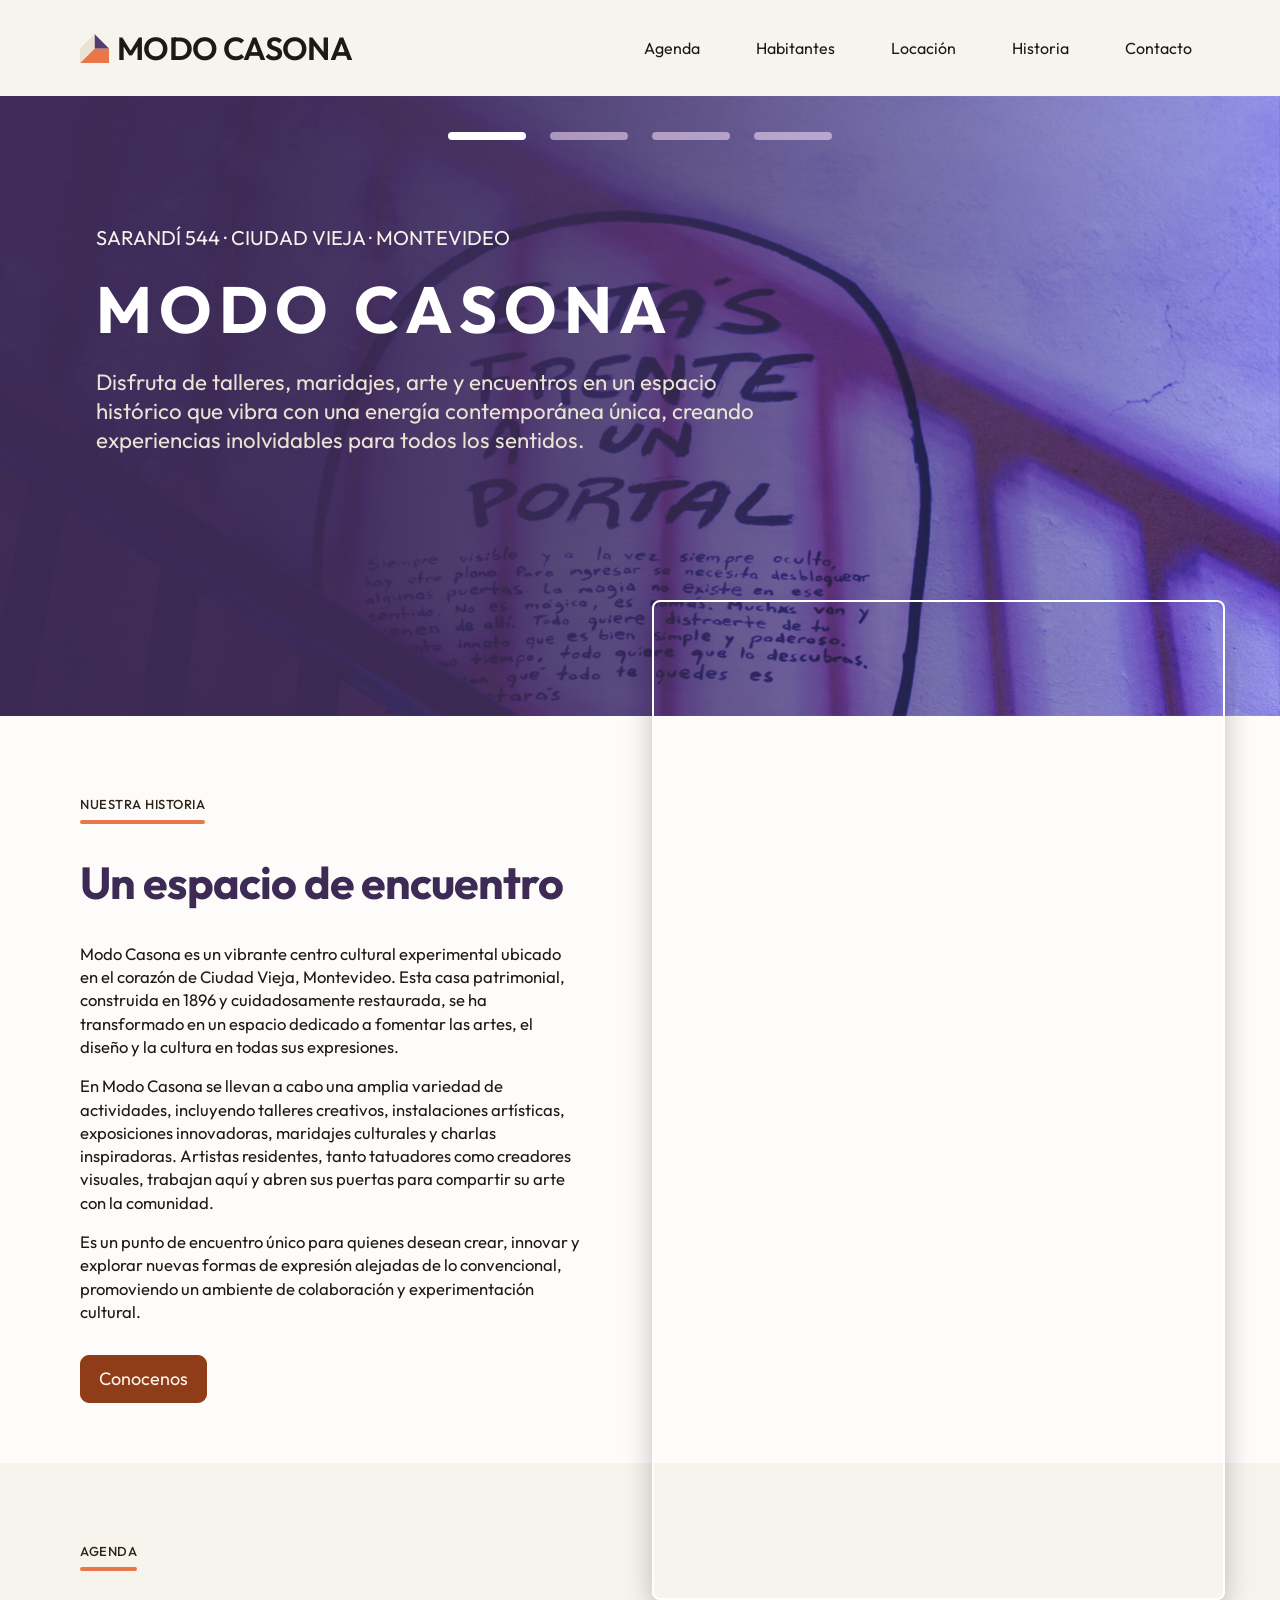
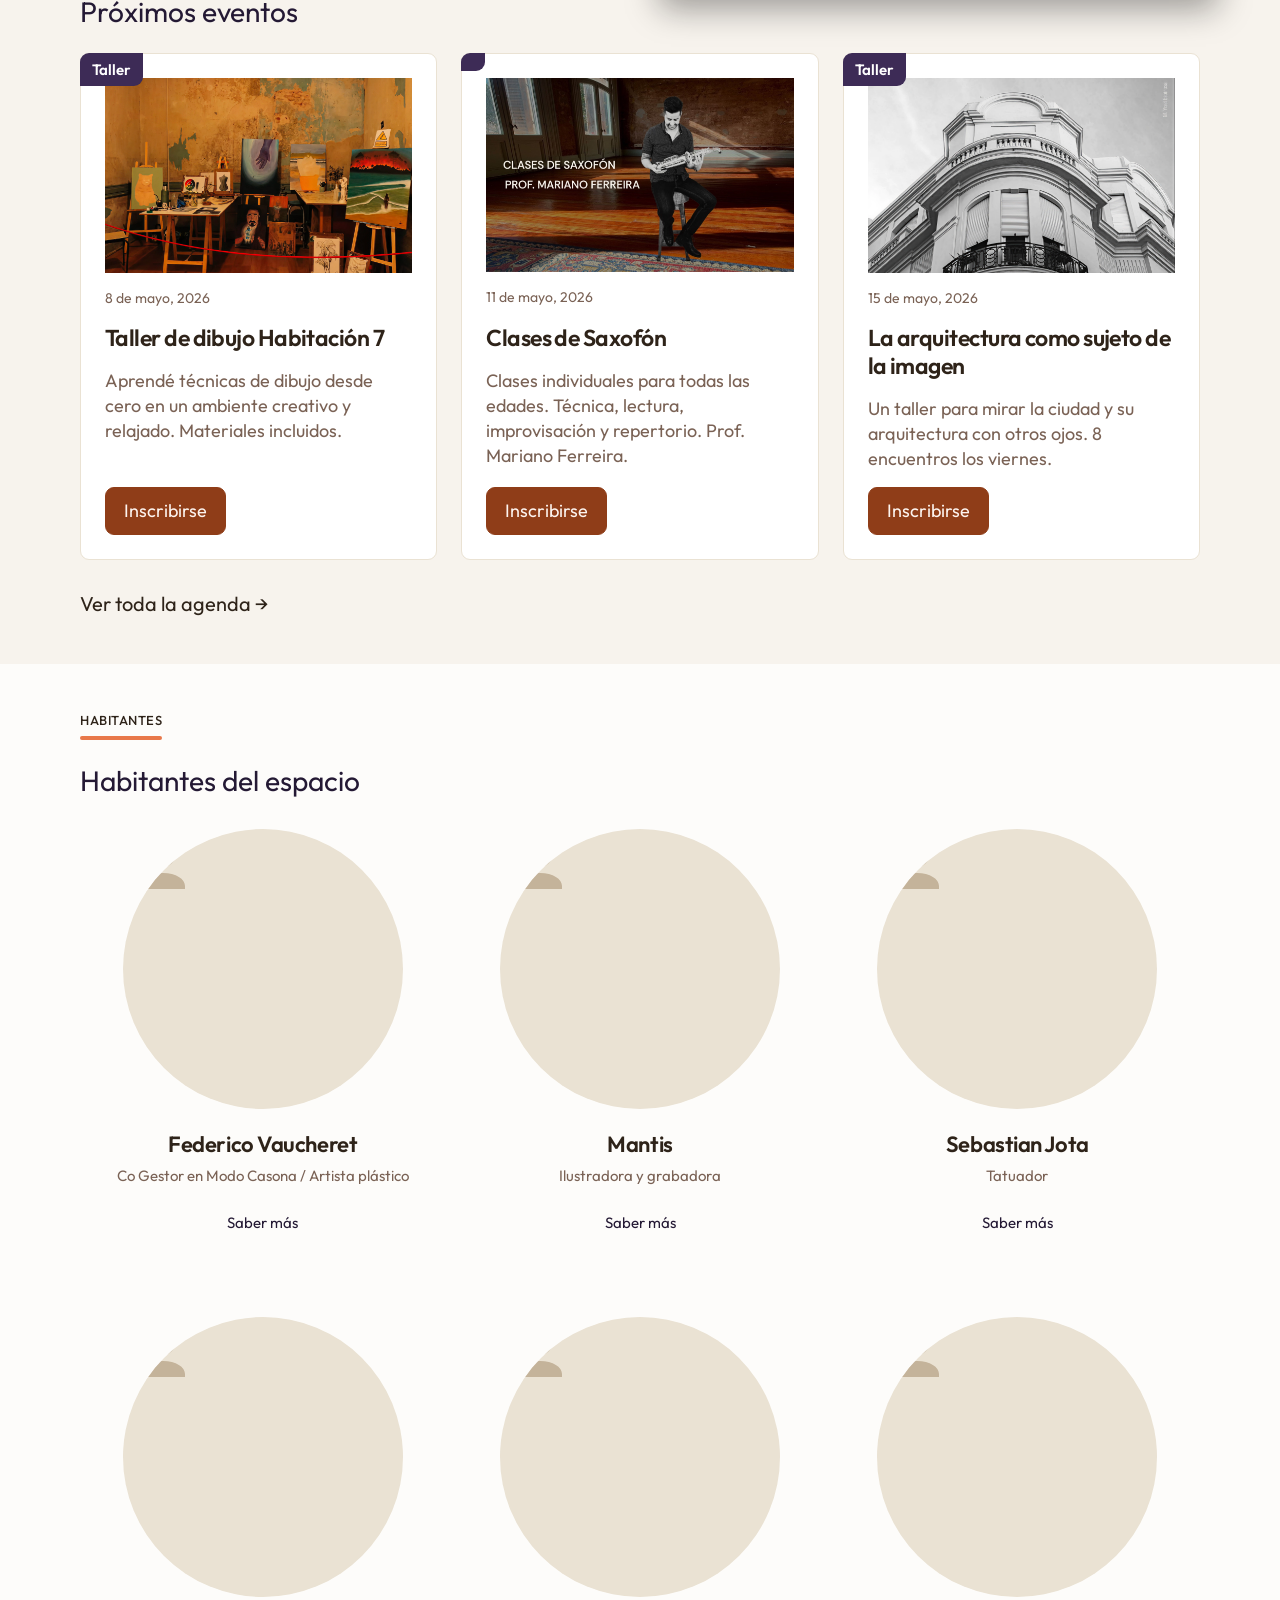
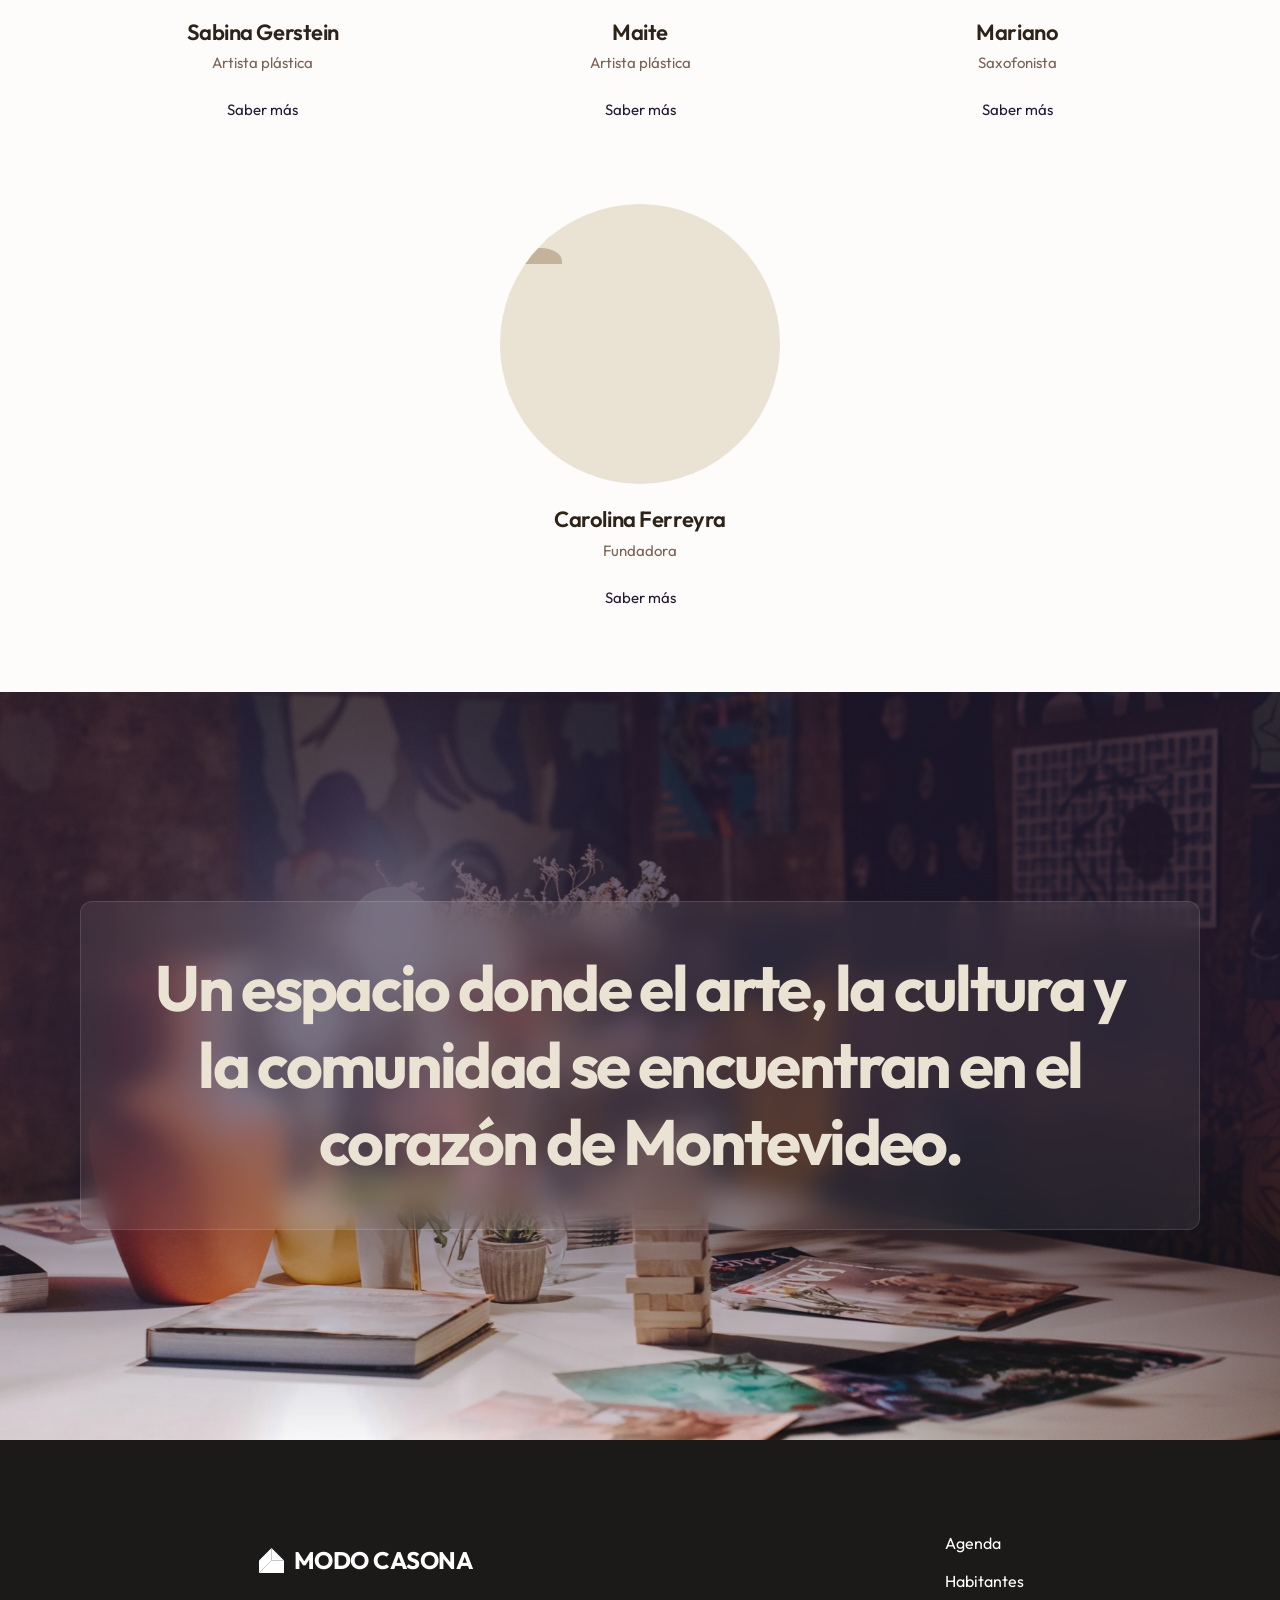
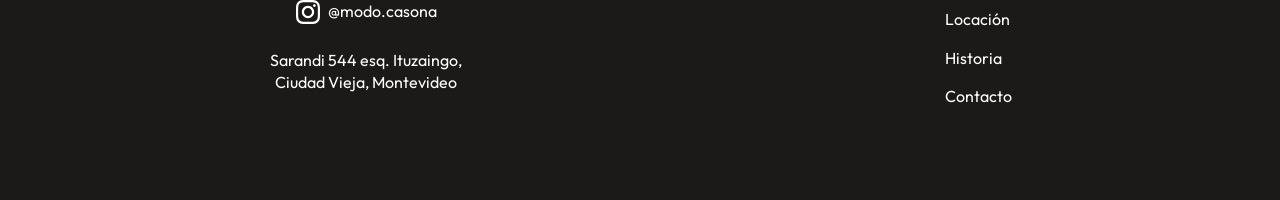
==== index.html @ 1d8f2853 "fix: change event card button from 'Ver más' to 'Inscribirse' on index Co-Authored-By: Claude Sonnet" ====
<!DOCTYPE html>
<html lang="es">
<head>
  <meta charset="UTF-8">
  <meta name="viewport" content="width=device-width, initial-scale=1.0">
  <title>Modo Casona — Centro Cultural</title>
  <link rel="icon" type="image/png" href="image/favicon.png">
  <link rel="preconnect" href="https://fonts.googleapis.com">
  <link rel="preconnect" href="https://fonts.gstatic.com" crossorigin>
  <link href="https://fonts.googleapis.com/css2?family=Outfit:wght@400;500;600;700&display=swap" rel="stylesheet">
  <link rel="stylesheet" href="design.css">
  <link rel="preload" as="image" href="image/Index/Hero carrusel/1.jpg" fetchpriority="high">
  <style>

    /* ── CAROUSEL ────────────────────────────────────── */
    .carousel-section {
      position: relative;
      height: 620px;
      overflow: hidden;
      background: #241934;
    }

    .carousel-track {
      display: flex;
      height: 100%;
      transition: transform 1s cubic-bezier(.77,0,.175,1);
      will-change: transform;
    }

    .carousel-slide {
      flex: 0 0 100%;
      height: 100%;
      position: relative;
      overflow: hidden;
      background: #241934;   /* per-slide dark fallback */
      transform: translateZ(0);  /* force GPU layer per slide */
      will-change: transform;
    }

    .carousel-bg {
      position: absolute;
      inset: 0;
      background-size: cover;
      background-position: center;
      transform: translateZ(0);
    }

    .carousel-overlay {
      position: absolute;
      inset: 0;
      background: linear-gradient(
        to right,
        rgba(61,43,86,.80) 21%,
        rgba(72,53,98,.39) 61%,
        rgba(82,62,110,0)  100%
      );
    }

    .carousel-text {
      position: absolute;
      left: 96px;
      top: 130px;
      width: min(840px, 55%);
      display: flex;
      flex-direction: column;
      gap: 20px;
    }

    .carousel-location {
      font-size: 20px;
      font-weight: 400;
      color: #f7f3ed;
      line-height: 1.2;
    }

    .carousel-title {
      font-size: clamp(52px, 5.1vw, 88px);
      font-weight: 700;
      color: #fff;
      letter-spacing: 7px;
      line-height: 1.2;
    }

    .carousel-desc {
      font-size: clamp(18px, 1.74vw, 30px);
      font-weight: 400;
      color: var(--cream);
      line-height: 1.3;
    }

    /* Pagination bars */
    .carousel-pagination {
      position: absolute;
      top: 36px;
      left: 50%;
      transform: translateX(-50%);
      display: flex;
      gap: 24px;
      width: min(506px, 30vw);
      height: 8px;
      z-index: 10;
    }

    .carousel-bar {
      flex: 1;
      height: 100%;
      border-radius: 24px;
      background: rgba(250,225,250,.55);
      cursor: pointer;
      transition: background .3s;
      border: none;
      padding: 0;
    }

    .carousel-bar.active { background: #fff; }

    /* ── PAGE WRAPPER (holds absolute video) ─────────── */
    .page-wrapper { position: relative; }

    /* ── VIDEO FLOAT ─────────────────────────────────── */
    .video-float {
      position: absolute;
      top: 50%;            /* overridden by JS after load */
      left: calc(50% + 12px);
      width: min(772px, 44.8%);
      height: 1000px;
      border: 2px solid #fff;
      border-radius: 8px;
      overflow: hidden;
      box-shadow: 0 16px 32px -8px rgba(12,12,13,.40);
      z-index: 50;
    }

    .video-float video {
      width: 100%;
      height: 100%;
      object-fit: cover;
      display: block;
    }

    /* ── HISTORIA ────────────────────────────────────── */
    .section-historia {
      padding: 80px 80px 60px;
      padding-right: calc(50% + 60px);
      display: flex;
      flex-direction: column;
      gap: 32px;
      min-height: 720px;
    }

    .historia-title {
      font-size: clamp(36px, 3vw, 52px);
      font-weight: 700;
      color: var(--violeta);
      letter-spacing: -1.04px;
      line-height: 1.2;
    }

    .historia-body {
      font-size: clamp(16px, 1.4vw, 24px);
      font-weight: 400;
      color: var(--carbon);
      line-height: 1.4;
      display: flex;
      flex-direction: column;
      gap: 16px;
    }

    /* ── AGENDA ──────────────────────────────────────── */
    .section-agenda {
      background: var(--bg-secondary);
      padding: 80px 80px 48px;
      display: flex;
      flex-direction: column;
      gap: 24px;
      min-height: 720px;
    }

    .section-subtitle {
      font-size: 30px;
      font-weight: 400;
      color: var(--violeta-dark);
      line-height: 1.2;
    }

    .cards-row {
      display: flex;
      gap: 24px;
      align-items: stretch;
    }

    .card-evento {
      background: #fff;
      border: 1.15px solid var(--cream);
      border-radius: 9px;
      padding: 24px;
      flex: 1;
      display: flex;
      flex-direction: column;
      gap: 16px;
      position: relative;
      min-width: 0;
    }

    .card-tag {
      position: absolute;
      top: -1px;
      left: -1px;
      background: var(--violeta);
      color: #fff;
      font-size: 15px;
      font-weight: 600;
      padding: 9px 12px;
      border-radius: 9px 0 9px 0;
      line-height: 1;
      white-space: nowrap;
    }

    .card-img-placeholder {
      width: 100%;
      height: 230px;
      background: var(--cream);
      border-radius: 4px;
      flex-shrink: 0;
    }

    .card-fecha {
      font-size: 14px;
      font-weight: 400;
      color: var(--text-muted);
      line-height: 1.4;
    }

    .card-title {
      font-size: 27px;
      font-weight: 600;
      color: var(--carbon-2);
      letter-spacing: -.55px;
      line-height: 1.2;
    }

    .card-body {
      font-size: 18px;
      font-weight: 400;
      color: var(--text-muted);
      line-height: 1.4;
      flex: 1;
    }

    .agenda-ver-mas {
      font-size: 20px;
      font-weight: 400;
      color: var(--carbon-2);
      text-decoration: none;
      line-height: 1.2;
      align-self: flex-start;
      margin-top: 8px;
      transition: opacity .2s;
    }

    .agenda-ver-mas:hover { opacity: .65; }

    /* ── HABITANTES ──────────────────────────────────── */
    .section-habitantes {
      padding: 48px 80px 80px;
      display: flex;
      flex-direction: column;
      gap: 24px;
    }

    .habitants-grid {
      display: flex;
      flex-wrap: wrap;
      gap: 80px 24px;
      justify-content: center;
      margin-top: 8px;
    }

    .card-habitante {
      display: flex;
      flex-direction: column;
      align-items: center;
      gap: 22px;
      width: calc(33.33% - 20px);
      min-width: 280px;
    }

    .habitante-avatar {
      width: 280px;
      height: 280px;
      border-radius: 50%;
      background: var(--cream);
      flex-shrink: 0;
      overflow: hidden;
    }

    .habitante-avatar img {
      width: 100%;
      height: 100%;
      object-fit: cover;
    }

    .habitante-info {
      display: flex;
      flex-direction: column;
      align-items: center;
      gap: 7px;
      text-align: center;
      width: 100%;
    }

    .habitante-name {
      font-size: 22px;
      font-weight: 600;
      color: var(--carbon-2);
      letter-spacing: -.44px;
      line-height: 1.2;
    }

    .habitante-rol {
      font-size: 15px;
      font-weight: 400;
      color: var(--text-muted);
      line-height: 1.4;
    }

    /* ── MODAL HABITANTES (igual que residentes.html) ── */
    .hab-overlay {
      display: none; position: fixed; inset: 0;
      background: rgba(30,26,22,.55); z-index: 400;
      align-items: center; justify-content: center; padding: 24px;
    }
    .hab-overlay.is-open { display: flex; }
    .hab-modal {
      background: #fff; border-radius: 16px; padding: 48px;
      max-width: 900px; width: 100%; max-height: 90vh;
      overflow-y: auto; position: relative;
      animation: habModalIn .22s ease;
      scrollbar-width: thin; scrollbar-color: var(--cream) transparent;
    }
    @keyframes habModalIn {
      from { opacity: 0; transform: scale(.97) translateY(8px); }
      to   { opacity: 1; transform: scale(1) translateY(0); }
    }
    .hab-modal::-webkit-scrollbar { width: 4px; }
    .hab-modal::-webkit-scrollbar-thumb { background: var(--cream); border-radius: 4px; }
    .hab-modal-close {
      position: absolute; top: 20px; right: 24px;
      background: none; border: none; font-size: 22px;
      color: var(--text-muted); cursor: pointer;
      width: 36px; height: 36px; display: flex;
      align-items: center; justify-content: center;
      border-radius: 50%; transition: background .15s, color .15s; line-height: 1;
    }
    .hab-modal-close:hover { background: var(--cream); color: var(--carbon); }
    .hab-drag-handle {
      display: none; width: 40px; height: 4px;
      background: var(--cream); border-radius: 4px; margin: 0 auto 20px;
    }
    .hab-modal-header { display: flex; gap: 36px; align-items: center; margin-bottom: 32px; }
    .hab-modal-photo {
      width: 180px; height: 180px; border-radius: 50%;
      background: var(--cream); overflow: hidden; flex-shrink: 0;
      display: flex; align-items: center; justify-content: center;
    }
    .hab-modal-photo img { width: 100%; height: 100%; object-fit: cover; }
    .hab-modal-info { flex: 1; display: flex; flex-direction: column; gap: 8px; }
    .hab-modal-name { font-size: clamp(28px,3.5vw,48px); font-weight: 700; color: var(--carbon-2); letter-spacing: -1.5px; line-height: 1.1; }
    .hab-modal-rol  { font-size: 18px; color: var(--brand); line-height: 1.3; }
    .hab-modal-ig   { display: inline-flex; align-items: center; gap: 6px; font-size: 15px; color: var(--carbon-2); text-decoration: none; transition: opacity .2s; line-height: 1; }
    .hab-modal-ig svg { flex-shrink: 0; display: block; }
    .hab-modal-ig:hover { opacity: .65; }
    .hab-modal-bio  { font-size: 15px; color: var(--carbon-2); line-height: 1.7; column-count: 2; column-gap: 40px; }
    @media (max-width: 768px) {
      .hab-overlay { padding: 0; align-items: flex-end; }
      .hab-modal { border-radius: 20px 20px 0 0; padding: 0 24px 40px; max-height: 92vh; max-width: 100%; transform: translateY(100%); transition: transform .35s cubic-bezier(.4,0,.2,1); animation: none; }
      .hab-overlay.is-open .hab-modal { transform: translateY(0); }
      .hab-drag-handle { display: block; padding-top: 16px; }
      .hab-modal-close { display: none; }
      .hab-modal-header { flex-direction: column; align-items: center; text-align: center; gap: 20px; }
      .hab-modal-photo { width: 120px; height: 120px; }
      .hab-modal-name { font-size: clamp(26px,7vw,36px); text-align: center; }
      .hab-modal-rol  { text-align: center; }
      .hab-modal-ig   { justify-content: center; }
      .hab-modal-bio  { column-count: 1; }
    }

    /* ── BOTTOM IMAGE ────────────────────────────────── */
    .section-bottom {
      position: relative;
      height: 748px;
      overflow: hidden;
      display: flex;
      align-items: center;
      justify-content: center;
      padding: 80px;
    }

    .section-bottom-img {
      position: absolute;
      inset: 0;
      width: 100%;
      height: 185%;
      object-fit: cover;
      object-position: center;
      top: -40%;
    }

    .section-bottom-gradient {
      position: absolute;
      inset: 0;
      background: linear-gradient(
        to bottom,
        rgba(36,25,52,.65) 0%,
        rgba(36,25,52,.65) 50%,
        rgba(0,0,0,0)      100%
      );
    }

    .section-bottom-glass {
      position: relative;
      z-index: 2;
      background: rgba(255,255,255,.07);
      backdrop-filter: blur(14px);
      -webkit-backdrop-filter: blur(14px);
      border: 1px solid rgba(255,255,255,.12);
      border-radius: 12px;
      padding: 48px 56px;
      max-width: 1400px;
      width: 100%;
    }

    .section-bottom-quote {
      font-size: clamp(36px, 5.1vw, 88px);
      font-weight: 700;
      color: var(--cream);
      letter-spacing: -2.64px;
      line-height: 1.2;
      text-align: center;
    }

    /* ── FLUID TYPOGRAPHY (all screens) ─────────────── */
    .historia-title   { font-size: clamp(28px, 3.5vw, 52px); }
    .historia-body    { font-size: clamp(15px, 1.3vw, 24px); }
    .section-subtitle { font-size: clamp(20px, 2.2vw, 30px); }
    .card-title       { font-size: clamp(18px, 1.8vw, 27px); }
    .section-bottom-quote { font-size: clamp(28px, 5vw, 88px); }

    /* ── TABLET ≤1100px ──────────────────────────────── */
    @media (max-width: 1100px) {
      /* Hide floating video on tablet too — needs >1100px to look good */
      .video-float { display: none; }

      .section-historia {
        padding: 60px 40px;
        padding-right: 40px;  /* no offset when video hidden */
        min-height: auto;
      }
      .section-agenda    { padding: 40px 40px; min-height: auto; }
      .section-habitantes { padding: 40px 40px 60px; }
      .section-bottom    { height: 560px; padding: 40px; }

      .card-img-placeholder { height: 180px; }
    }

    /* ── MOBILE ≤768px ───────────────────────────────── */
    @media (max-width: 768px) {
      /* Carousel — hero mobile rediseñado */
      .carousel-section  { height: 58svh; min-height: 360px; }

      /* Gradiente de abajo hacia arriba en mobile */
      .carousel-overlay  {
        background: linear-gradient(
          to top,
          rgba(36,25,52,.92) 0%,
          rgba(36,25,52,.55) 40%,
          rgba(36,25,52,0)   75%
        );
      }

      /* Texto al fondo del hero */
      .carousel-text {
        left: 24px;
        right: 24px;
        bottom: 40px;
        top: auto;
        width: auto;
        gap: 6px;
      }

      .carousel-title    { font-size: clamp(26px, 7.5vw, 40px); letter-spacing: 2.5px; }
      .carousel-location { font-size: 11px; letter-spacing: 1px; opacity: .85; }
      .carousel-desc     { font-size: 13px; line-height: 1.4; }

      /* Barras de paginación arriba, full width */
      .carousel-pagination {
        width: calc(100% - 48px);
        left: 24px;
        transform: none;
        top: 20px;
        gap: 8px;
        height: 3px;
      }

      /* Historia */
      .section-historia  { padding: 36px 20px; }

      /* Agenda */
      .section-agenda    { padding: 36px 20px; }
      .cards-row         { flex-direction: column; }
      .card-img-placeholder { height: 160px; }
      .card-body         { font-size: 15px; }

      /* Habitantes */
      .section-habitantes { padding: 36px 20px 48px; }
      .habitants-grid    { gap: 28px 12px; }
      .card-habitante    { width: calc(50% - 6px); min-width: 140px; }
      .habitante-avatar  { width: 90px; height: 90px; }
      .habitante-name    { font-size: 14px; }
      .habitante-rol     { font-size: 12px; }
      .btn-link          { font-size: 13px; }

      /* Bottom image */
      .section-bottom      { height: 380px; padding: 20px; }
      .section-bottom-glass { padding: 20px; }
      .section-bottom-quote { letter-spacing: -1px; }
    }
  </style>
</head>
<body>

<a class="skip-link" href="#main-content">Saltar al contenido</a>

<div class="page-wrapper">

  <!-- ── NAV ───────────────────────────────────────────── -->
  <nav class="nav" aria-label="Navegación principal">
    <a href="index.html" class="nav-logo" aria-label="Modo Casona — Inicio">
      <img src="image/logo.svg" alt="" width="29" height="29" aria-hidden="true">
      <span class="nav-logo-text">MODO CASONA</span>
    </a>
    <ul class="nav-links">
      <li><a href="agenda.html">Agenda</a></li>
      <li><a href="residentes.html">Habitantes</a></li>
      <li><a href="locacion.html">Locación</a></li>
      <li><a href="historia.html">Historia</a></li>
      <li><a href="contacto.html">Contacto</a></li>
    </ul>
    <button class="nav-hamburger" id="nav-hamburger" aria-label="Abrir menú" aria-expanded="false" aria-controls="nav-mobile-overlay">
      <span></span><span></span><span></span>
    </button>
  </nav>
  <div class="nav-mobile-overlay" id="nav-mobile-overlay" role="dialog" aria-label="Menú" style="display:none;position:fixed;inset:0;background:#f7f3ed;z-index:300;flex-direction:column;align-items:center;justify-content:center;gap:8px;">
    <a href="index.html" style="font-size:28px;font-weight:600;color:#1c1a18;text-decoration:none;padding:12px 24px;color:#8f3d18;">Inicio</a>
    <a href="agenda.html" style="font-size:28px;font-weight:600;color:#1c1a18;text-decoration:none;padding:12px 24px;">Agenda</a>
    <a href="residentes.html" style="font-size:28px;font-weight:600;color:#1c1a18;text-decoration:none;padding:12px 24px;">Habitantes</a>
    <a href="locacion.html" style="font-size:28px;font-weight:600;color:#1c1a18;text-decoration:none;padding:12px 24px;">Locación</a>
    <a href="historia.html" style="font-size:28px;font-weight:600;color:#1c1a18;text-decoration:none;padding:12px 24px;">Historia</a>
    <a href="contacto.html" style="font-size:28px;font-weight:600;color:#1c1a18;text-decoration:none;padding:12px 24px;">Contacto</a>
  </div>
  <script>
    (function(){
      var btn=document.getElementById('nav-hamburger');
      var ov=document.getElementById('nav-mobile-overlay');
      if(!btn||!ov)return;
      btn.onclick=function(){
        var open=btn.classList.toggle('is-open');
        ov.style.display=open?'flex':'none';
        document.body.style.overflow=open?'hidden':'';
      };
      ov.querySelectorAll('a').forEach(function(a){
        a.onclick=function(){
          btn.classList.remove('is-open');
          ov.style.display='none';
          document.body.style.overflow='';
        };
      });
    })();
  </script>

  <!-- ── HERO CAROUSEL ─────────────────────────────────── -->
  <section class="carousel-section" id="main-content" aria-label="Galería de imágenes" aria-roledescription="carrusel">

    <!-- Pagination bars (top-center) -->
    <div class="carousel-pagination" id="carousel-pagination" role="tablist" aria-label="Diapositivas">
      <button class="carousel-bar active" role="tab" aria-selected="true"  aria-label="Diapositiva 1"></button>
      <button class="carousel-bar"        role="tab" aria-selected="false" aria-label="Diapositiva 2"></button>
      <button class="carousel-bar"        role="tab" aria-selected="false" aria-label="Diapositiva 3"></button>
      <button class="carousel-bar"        role="tab" aria-selected="false" aria-label="Diapositiva 4"></button>
    </div>

    <!-- Slides -->
    <div class="carousel-track" id="carousel-track" aria-live="polite" aria-atomic="false">

      <div class="carousel-slide" role="tabpanel" aria-label="Diapositiva 1: Modo Casona">
        <div class="carousel-bg" style="background-image:url('image/Index/Hero carrusel/1.jpg')" aria-hidden="true"></div>
        <div class="carousel-overlay" aria-hidden="true"></div>
        <div class="carousel-text">
          <p class="carousel-location">SARANDÍ 544 · CIUDAD VIEJA · MONTEVIDEO</p>
          <h1 class="carousel-title">MODO CASONA</h1>
          <p class="carousel-desc">Disfruta de talleres, maridajes, arte y encuentros en un espacio histórico que vibra con una energía contemporánea única, creando experiencias inolvidables para todos los sentidos.</p>
        </div>
      </div>

      <div class="carousel-slide" role="tabpanel" aria-label="Diapositiva 2: Maridajes" aria-hidden="true">
        <div class="carousel-bg" style="background-image:url('image/Index/Hero carrusel/2.jpg'); background-position:center top" aria-hidden="true"></div>
        <div class="carousel-overlay" aria-hidden="true"></div>
        <div class="carousel-text">
          <p class="carousel-location">PEATONAL TOURS</p>
          <h2 class="carousel-title">MARIDAJES</h2>
          <p class="carousel-desc">Actividad para probar vinos de Norte, Oeste, Centro-Sur y Este, conociendo sus características y maridándolos con productos locales típicos.</p>
        </div>
      </div>

      <div class="carousel-slide" role="tabpanel" aria-label="Diapositiva 3: Talleres" aria-hidden="true">
        <div class="carousel-bg" style="background-image:url('image/Index/Hero carrusel/3.jpg'); background-position:center 40%" aria-hidden="true"></div>
        <div class="carousel-overlay" aria-hidden="true"></div>
        <div class="carousel-text">
          <p class="carousel-location">SARANDÍ 544 · CIUDAD VIEJA · MONTEVIDEO</p>
          <h2 class="carousel-title">TALLERES</h2>
          <p class="carousel-desc">Ofrecemos talleres de dibujo, saxofón, entre otros. Siempre estamos abiertos a nuevas propuestas. Nuestros talleres son divertidos, atractivos y educativos.</p>
        </div>
      </div>

      <div class="carousel-slide" role="tabpanel" aria-label="Diapositiva 4: Open House" aria-hidden="true">
        <div class="carousel-bg" style="background-image:url('image/Index/Hero carrusel/4.jpg')" aria-hidden="true"></div>
        <div class="carousel-overlay" aria-hidden="true"></div>
        <div class="carousel-text">
          <p class="carousel-location">SARANDÍ 544 · CIUDAD VIEJA · MONTEVIDEO</p>
          <h2 class="carousel-title">OPEN HOUSE</h2>
          <p class="carousel-desc">Organizamos eventos en días especiales para mostrar los estudios de los habitantes y exposiciones en el espacio. Ven a explorar, conocer artistas y descubrir la creatividad.</p>
        </div>
      </div>

    </div>
  </section>

  <!-- ── VIDEO FLOTANTE ─────────────────────────────────── -->
  <div class="video-float">
    <video autoplay muted loop playsinline>
      <source src="image/Index/video.mp4" type="video/mp4">
    </video>
  </div>

  <!-- ── NUESTRA HISTORIA ───────────────────────────────── -->
  <section class="section-historia" id="historia">
    <div class="section-mark">
      <span>NUESTRA HISTORIA</span>
      <div class="section-mark-line"></div>
    </div>
    <h2 class="historia-title">Un espacio de encuentro</h2>
    <div class="historia-body">
      <p>Modo Casona es un vibrante centro cultural experimental ubicado en el corazón de Ciudad Vieja, Montevideo. Esta casa patrimonial, construida en 1896 y cuidadosamente restaurada, se ha transformado en un espacio dedicado a fomentar las artes, el diseño y la cultura en todas sus expresiones.</p>
      <p>En Modo Casona se llevan a cabo una amplia variedad de actividades, incluyendo talleres creativos, instalaciones artísticas, exposiciones innovadoras, maridajes culturales y charlas inspiradoras. Artistas residentes, tanto tatuadores como creadores visuales, trabajan aquí y abren sus puertas para compartir su arte con la comunidad.</p>
      <p>Es un punto de encuentro único para quienes desean crear, innovar y explorar nuevas formas de expresión alejadas de lo convencional, promoviendo un ambiente de colaboración y experimentación cultural.</p>
    </div>
    <a href="historia.html" class="btn-brand">Conocenos</a>
  </section>

  <!-- ── AGENDA ─────────────────────────────────────────── -->
  <section class="section-agenda" id="agenda">
    <div class="section-mark">
      <span>AGENDA</span>
      <div class="section-mark-line"></div>
    </div>
    <p class="section-subtitle">Próximos eventos</p>
    <div class="cards-row" id="agenda-cards"></div>
    <a href="agenda.html" class="agenda-ver-mas">Ver toda la agenda →</a>
  </section>

  <script>
  (function () {
    var MESES = ['enero','febrero','marzo','abril','mayo','junio','julio','agosto','septiembre','octubre','noviembre','diciembre'];

    function formatFecha(iso) {
      if (!iso) return '';
      var parts = iso.split('-');
      var d = parseInt(parts[2], 10);
      var m = parseInt(parts[1], 10) - 1;
      var y = parts[0];
      return d + ' de ' + MESES[m] + ', ' + y;
    }

    function renderCards(events) {
      var container = document.getElementById('agenda-cards');
      if (!container) return;
      var destacados = events.filter(function (e) { return e.destacado; }).slice(0, 3);
      if (!destacados.length) destacados = events.slice(0, 3);
      container.innerHTML = destacados.map(function (e) {
        var img = e.imagen
          ? '<img src="' + e.imagen + '" alt="' + e.titulo + '" class="card-img">'
          : '<div class="card-img-placeholder"></div>';
        var href = e.link || 'agenda.html';
        return '<div class="card-evento">'
          + '<div class="card-tag">' + (e.tipo || '') + '</div>'
          + img
          + (e.fecha ? '<p class="card-fecha">' + formatFecha(e.fecha) + '</p>' : '')
          + '<p class="card-title">' + e.titulo + '</p>'
          + '<p class="card-body">' + e.descripcion + '</p>'
          + '<a href="' + href + '" class="btn-brand">Inscribirse</a>'
          + '</div>';
      }).join('');
    }

    fetch('data/events.json?v=' + Date.now())
      .then(function (r) { return r.json(); })
      .then(function (data) { renderCards(data.events || []); })
      .catch(function () {});
  })();
  </script>

  <!-- ── HABITANTES ─────────────────────────────────────── -->
  <section class="section-habitantes" id="habitantes">
    <div class="section-mark">
      <span>HABITANTES</span>
      <div class="section-mark-line"></div>
    </div>
    <p class="section-subtitle">Habitantes del espacio</p>
    <div class="habitants-grid" id="habitants-grid"></div>
  </section>

  <!-- Modal habitantes (compartido con residentes.html) -->
  <div class="hab-overlay" id="hab-overlay" role="dialog" aria-modal="true" aria-labelledby="modal-nombre">
    <div class="hab-modal" id="hab-modal">
      <div class="hab-drag-handle" id="hab-drag-handle"></div>
      <button class="hab-modal-close" id="hab-modal-close" aria-label="Cerrar">&#x2715;</button>
      <div class="hab-modal-header">
        <div class="hab-modal-photo" id="modal-photo"></div>
        <div class="hab-modal-info">
          <h2 class="hab-modal-name" id="modal-nombre"></h2>
          <p  class="hab-modal-rol"  id="modal-rol"></p>
          <a  class="hab-modal-ig"   id="modal-ig" target="_blank" rel="noopener">
            <svg width="16" height="16" viewBox="0 0 24 24" fill="currentColor"><path d="M12 2.163c3.204 0 3.584.012 4.85.07 3.252.148 4.771 1.691 4.919 4.919.058 1.265.069 1.645.069 4.849 0 3.205-.012 3.584-.069 4.849-.149 3.225-1.664 4.771-4.919 4.919-1.266.058-1.644.07-4.85.07-3.204 0-3.584-.012-4.849-.07-3.26-.149-4.771-1.699-4.919-4.92-.058-1.265-.07-1.644-.07-4.849 0-3.204.013-3.583.07-4.849.149-3.227 1.664-4.771 4.919-4.919 1.266-.057 1.645-.069 4.849-.069zm0-2.163c-3.259 0-3.667.014-4.947.072-4.358.2-6.78 2.618-6.98 6.98-.059 1.281-.073 1.689-.073 4.948 0 3.259.014 3.668.072 4.948.2 4.358 2.618 6.78 6.98 6.98 1.281.058 1.689.072 4.948.072 3.259 0 3.668-.014 4.948-.072 4.354-.2 6.782-2.618 6.979-6.98.059-1.28.073-1.689.073-4.948 0-3.259-.014-3.667-.072-4.947-.196-4.354-2.617-6.78-6.979-6.98-1.281-.059-1.69-.073-4.949-.073zm0 5.838a6.162 6.162 0 1 0 0 12.324 6.162 6.162 0 0 0 0-12.324zM12 16a4 4 0 1 1 0-8 4 4 0 0 1 0 8zm6.406-11.845a1.44 1.44 0 1 0 0 2.881 1.44 1.44 0 0 0 0-2.881z"/></svg>
            <span id="modal-ig-handle"></span>
          </a>
        </div>
      </div>
      <p class="hab-modal-bio" id="modal-bio"></p>
    </div>
  </div>

  <!-- ── IMAGEN BOTTOM ──────────────────────────────────── -->
  <section class="section-bottom">
    <img class="section-bottom-img" src="image/Index/img-bottom.jpg" alt="" loading="lazy" decoding="async">
    <div class="section-bottom-gradient"></div>
    <div class="section-bottom-glass">
      <p class="section-bottom-quote">Un espacio donde el arte, la cultura y la comunidad se encuentran en el corazón de Montevideo.</p>
    </div>
  </section>

</div><!-- /page-wrapper -->

<!-- ── FOOTER ─────────────────────────────────────────── -->
<footer>
  <div class="footer-inner">
    <div class="footer-brand">
      <div class="footer-logo">
        <img src="image/logo.svg" alt="Modo Casona" width="25" height="25" style="filter:brightness(0) invert(1)">
        <span class="footer-logo-text">MODO CASONA</span>
      </div>
      <div class="footer-instagram">
        <svg width="24" height="24" viewBox="0 0 24 24" fill="white" xmlns="http://www.w3.org/2000/svg">
          <path d="M12 2.163c3.204 0 3.584.012 4.85.07 3.252.148 4.771 1.691 4.919 4.919.058 1.265.069 1.645.069 4.849 0 3.205-.012 3.584-.069 4.849-.149 3.225-1.664 4.771-4.919 4.919-1.266.058-1.644.07-4.85.07-3.204 0-3.584-.012-4.849-.07-3.26-.149-4.771-1.699-4.919-4.92-.058-1.265-.07-1.644-.07-4.849 0-3.204.013-3.583.07-4.849.149-3.227 1.664-4.771 4.919-4.919 1.266-.057 1.645-.069 4.849-.069zm0-2.163c-3.259 0-3.667.014-4.947.072-4.358.2-6.78 2.618-6.98 6.98-.059 1.281-.073 1.689-.073 4.948 0 3.259.014 3.668.072 4.948.2 4.358 2.618 6.78 6.98 6.98 1.281.058 1.689.072 4.948.072 3.259 0 3.668-.014 4.948-.072 4.354-.2 6.782-2.618 6.979-6.98.059-1.28.073-1.689.073-4.948 0-3.259-.014-3.667-.072-4.947-.196-4.354-2.617-6.78-6.979-6.98-1.281-.059-1.69-.073-4.949-.073zm0 5.838c-3.403 0-6.162 2.759-6.162 6.162s2.759 6.163 6.162 6.163 6.162-2.759 6.162-6.163c0-3.403-2.759-6.162-6.162-6.162zm0 10.162c-2.209 0-4-1.79-4-4 0-2.209 1.791-4 4-4s4 1.791 4 4c0 2.21-1.791 4-4 4zm6.406-11.845c-.796 0-1.441.645-1.441 1.44s.645 1.44 1.441 1.44c.795 0 1.439-.645 1.439-1.44s-.644-1.44-1.439-1.44z"/>
        </svg>
        <a href="https://www.instagram.com/modo.casona" target="_blank" rel="noopener">@modo.casona</a>
      </div>
      <p class="footer-address">Sarandi 544 esq. Ituzaingo, Ciudad Vieja, Montevideo</p>
    </div>
    <nav class="footer-nav" aria-label="Navegación del pie de página">
      <a href="agenda.html">Agenda</a>
      <a href="residentes.html">Habitantes</a>
      <a href="locacion.html">Locación</a>
      <a href="historia.html">Historia</a>
      <a href="contacto.html">Contacto</a>
    </nav>
  </div>
</footer>

<script>
  (function () {
    var track    = document.getElementById('carousel-track');
    var bars     = document.querySelectorAll('.carousel-bar');
    var total    = bars.length;
    var current  = 0;
    var direction = 1;   /* 1 = forward, -1 = reverse */
    var timer;

    var slides = track ? track.querySelectorAll('.carousel-slide') : [];

    /* Clamp + update direction at boundaries so index never goes out of range */
    function goTo(index) {
      current = Math.max(0, Math.min(total - 1, index));
      if (current === 0)         direction = 1;
      if (current === total - 1) direction = -1;
      track.style.transform = 'translateX(-' + (current * 100) + '%)';
      bars.forEach(function (b, i) {
        b.classList.toggle('active', i === current);
        b.setAttribute('aria-selected', i === current ? 'true' : 'false');
      });
      slides.forEach(function (s, i) {
        if (i === current) s.removeAttribute('aria-hidden');
        else               s.setAttribute('aria-hidden', 'true');
      });
    }

    function next() { goTo(current + direction); }

    function resetTimer() {
      clearInterval(timer);
      timer = setInterval(next, 5000);
    }

    bars.forEach(function (bar, i) {
      bar.addEventListener('click', function () {
        goTo(i);
        resetTimer();
      });
    });

    resetTimer();

    /* ── VIDEO: center vertically with the historia section ── */
    function alignVideo() {
      var section = document.getElementById('historia');
      var video   = document.querySelector('.video-float');
      if (!section || !video) return;

      var scrollY = window.pageYOffset || 0;
      var r       = section.getBoundingClientRect();
      var secTop  = r.top  + scrollY;
      var secH    = r.height;
      var vidH    = video.offsetHeight;

      var styles  = window.getComputedStyle(section);
      var pt      = parseFloat(styles.paddingTop)    || 0;
      var pb      = parseFloat(styles.paddingBottom) || 0;
      var contentCenter = secTop + pt + (secH - pt - pb) / 2;

      video.style.top = Math.round(contentCenter - vidH / 2) + 'px';
    }

    if (document.readyState === 'loading') {
      document.addEventListener('DOMContentLoaded', alignVideo);
    } else {
      alignVideo();
    }
    window.addEventListener('resize', alignVideo);

  })();
</script>

  <script src="main.js"></script>
  <script>
  (function () {
    var HABITANTES = [];
    var PLACEHOLDER = '<svg width="80" height="80" viewBox="0 0 80 80" fill="none"><path d="M40 38a12 12 0 1 0 0-24 12 12 0 0 0 0 24zm0 6c-13 0-22 6-22 13v3h44v-3c0-7-9-13-22-13z" fill="#c4b39a"/></svg>';
    var grid    = document.getElementById('habitants-grid');
    var overlay = document.getElementById('hab-overlay');
    var modal   = document.getElementById('hab-modal');
    var btnClose = document.getElementById('hab-modal-close');

    function renderGrid() {
      if (!HABITANTES.length || !grid) return;
      grid.innerHTML = HABITANTES.map(function (h, i) {
        var foto = h.foto ? '<img src="' + h.foto + '" alt="' + h.nombre + '">' : PLACEHOLDER;
        return '<div class="card-habitante" data-index="' + i + '" tabindex="0" role="button" aria-label="Ver perfil de ' + h.nombre + '" style="cursor:pointer">'
          + '<div class="habitante-avatar">' + foto + '</div>'
          + '<div class="habitante-info">'
          +   '<p class="habitante-name">' + h.nombre + '</p>'
          +   (h.rol ? '<p class="habitante-rol">' + h.rol + '</p>' : '')
          + '</div>'
          + '<button class="btn-link">Saber más</button>'
          + '</div>';
      }).join('');
    }

    var lastFocused = null;
    var FOCUSABLE = 'a[href],button:not([disabled]),textarea,input,select,[tabindex]:not([tabindex="-1"])';

    function trapFocus(e) {
      var focusable = Array.prototype.slice.call(modal.querySelectorAll(FOCUSABLE));
      if (!focusable.length) return;
      var first = focusable[0], last = focusable[focusable.length - 1];
      if (e.key === 'Tab') {
        if (e.shiftKey) { if (document.activeElement === first) { e.preventDefault(); last.focus(); } }
        else            { if (document.activeElement === last)  { e.preventDefault(); first.focus(); } }
      }
    }

    function openModal(i) {
      var h = HABITANTES[i];
      lastFocused = document.activeElement;
      var photoEl = document.getElementById('modal-photo');
      photoEl.innerHTML = h.foto
        ? '<img src="' + h.foto + '" alt="' + h.nombre + '" style="width:100%;height:100%;object-fit:cover">'
        : '<svg width="60" height="60" viewBox="0 0 80 80" fill="none"><path d="M40 38a12 12 0 1 0 0-24 12 12 0 0 0 0 24zm0 6c-13 0-22 6-22 13v3h44v-3c0-7-9-13-22-13z" fill="#c4b39a"/></svg>';
      document.getElementById('modal-nombre').textContent    = h.nombre;
      document.getElementById('modal-rol').textContent       = h.rol;
      document.getElementById('modal-ig-handle').textContent = h.instagram ? '@' + h.instagram : '';
      document.getElementById('modal-ig').href = h.instagram
        ? 'https://www.instagram.com/' + h.instagram.replace(/^@/, '') : '#';
      document.getElementById('modal-bio').textContent = h.bio;
      modal.scrollTop = 0;
      overlay.classList.add('is-open');
      document.body.style.overflow = 'hidden';
      /* move focus into modal */
      var firstFocusable = modal.querySelector(FOCUSABLE);
      if (firstFocusable) firstFocusable.focus();
      modal.addEventListener('keydown', trapFocus);
    }

    function closeModal() {
      overlay.classList.remove('is-open');
      modal.style.transform = '';
      document.body.style.overflow = '';
      modal.removeEventListener('keydown', trapFocus);
      if (lastFocused) lastFocused.focus();
    }

    if (grid) {
      grid.addEventListener('click', function (e) {
        var card = e.target.closest('.card-habitante');
        if (card) openModal(parseInt(card.dataset.index, 10));
      });
      grid.addEventListener('keydown', function (e) {
        if (e.key === 'Enter' || e.key === ' ') {
          var card = e.target.closest('.card-habitante');
          if (card) { e.preventDefault(); openModal(parseInt(card.dataset.index, 10)); }
        }
      });
    }
    if (btnClose) btnClose.addEventListener('click', closeModal);
    if (overlay)  overlay.addEventListener('click', function (e) { if (e.target === overlay) closeModal(); });
    document.addEventListener('keydown', function (e) { if (e.key === 'Escape') closeModal(); });

    /* Drag to close on mobile */
    (function () {
      var handle = document.getElementById('hab-drag-handle');
      if (!handle) return;
      var startY = 0, curY = 0, dragging = false;
      handle.addEventListener('touchstart', function (e) { startY = curY = e.touches[0].clientY; dragging = true; modal.style.transition = 'none'; }, { passive: true });
      handle.addEventListener('touchmove',  function (e) { if (!dragging) return; curY = e.touches[0].clientY; modal.style.transform = 'translateY(' + Math.max(0, curY - startY) + 'px)'; }, { passive: true });
      handle.addEventListener('touchend',   function () { modal.style.transition = ''; if (curY - startY > 100) closeModal(); else modal.style.transform = ''; dragging = false; });
    })();

    fetch('data/habitantes.json?v=' + Date.now())
      .then(function (r) { return r.json(); })
      .then(function (data) { HABITANTES = data.habitantes || []; renderGrid(); })
      .catch(function () {});
  })();
  </script>
</body>
</html>
---- design.css ----
/* ═══════════════════════════════════════════════════════
   MODO CASONA — Shared Design System
   ═══════════════════════════════════════════════════════ */

*, *::before, *::after { box-sizing: border-box; margin: 0; padding: 0; }

/* ── TOKENS ──────────────────────────────────────────── */
:root {
  --bg-primary:   #fdfcfa;
  --bg-secondary: #f7f3ed;
  --carbon:       #1c1a18;
  --carbon-2:     #2e2319;
  --violeta:      #3d2b56;
  --violeta-dark: #241934;
  --orange:       #e8784a;
  --brand:        #8f3d18;
  --cream:        #eae2d3;
  --text-muted:   #7a6255; /* darkened for WCAG AA 5.1:1 on bg-secondary */
}

/* ── BASE ────────────────────────────────────────────── */
body {
  font-family: 'Outfit', sans-serif;
  background: var(--bg-primary);
  color: var(--carbon);
  overflow-x: hidden;
}

/* ── SKIP LINK ───────────────────────────────────────── */
.skip-link {
  position: fixed;
  top: 0;
  left: 8px;
  z-index: 9999;
  background: var(--brand);
  color: #fff;
  font-size: 14px;
  font-weight: 600;
  padding: 8px 16px;
  border-radius: 0 0 8px 8px;
  text-decoration: none;
  white-space: nowrap;
  transform: translateY(-100%);
  transition: transform 0.15s;
}
.skip-link:focus { transform: translateY(0); }

/* ── FOCUS VISIBLE ───────────────────────────────────── */
:focus-visible {
  outline: 3px solid var(--brand);
  outline-offset: 3px;
  border-radius: 4px;
}

/* ── NAV ─────────────────────────────────────────────── */
.nav {
  background: var(--bg-secondary);
  display: flex;
  align-items: center;
  justify-content: space-between;
  padding: 29px 80px;
  position: sticky;
  top: 0;
  z-index: 200;
  transform: translateY(0);
  transition: transform 0.35s cubic-bezier(0.4, 0, 0.2, 1);
}

.nav--hidden {
  transform: translateY(-100%);
}

.nav-logo {
  display: flex;
  align-items: center;
  gap: 8px;
  text-decoration: none;
}

.nav-logo-text {
  font-size: 32px;
  font-weight: 600;
  color: var(--carbon);
  letter-spacing: -0.64px;
  line-height: 1.2;
  white-space: nowrap;
}

.nav-links {
  display: flex;
  align-items: center;
  gap: 40px;
  list-style: none;
}

.nav-links a {
  font-size: 16px;
  font-weight: 400;
  color: var(--carbon);
  text-decoration: none;
  padding: 8px;
  line-height: 1.4;
  transition: opacity .2s;
  white-space: nowrap;
}

.nav-links a:hover { opacity: .65; }

.nav-links a.active {
  font-weight: 600;
  border-bottom: 1.5px solid var(--carbon);
  padding-bottom: 6px;
}

/* ── SECTION MARK ────────────────────────────────────── */
.section-mark {
  display: flex;
  flex-direction: column;
  gap: 8px;
  width: fit-content;
}

.section-mark span {
  font-size: 13px;
  font-weight: 500;
  color: var(--carbon-2);
  letter-spacing: .5px;
  white-space: nowrap;
}

.section-mark-line {
  height: 3.6px;
  background: var(--orange);
  width: 100%;
  border-radius: 2px;
}

/* ── BUTTONS ─────────────────────────────────────────── */
.btn-brand {
  display: inline-flex;
  align-items: center;
  justify-content: center;
  background: var(--brand);
  color: #fdf4ef;
  font-family: 'Outfit', sans-serif;
  font-size: 18px;
  font-weight: 400;
  padding: 14px 18px;
  border-radius: 9px;
  border: 1.1px solid var(--brand);
  text-decoration: none;
  cursor: pointer;
  width: fit-content;
  transition: opacity .2s;
  line-height: 1;
}

.btn-brand:hover { opacity: .85; }

.btn-link {
  font-family: 'Outfit', sans-serif;
  font-size: 15px;
  font-weight: 400;
  color: var(--violeta-dark);
  background: none;
  border: none;
  cursor: pointer;
  padding: 4px 0;
  text-decoration: underline;
  text-decoration-color: transparent;
  text-underline-offset: 3px;
  transition: text-decoration-color .2s;
  line-height: 1.4;
}

.btn-link:hover { text-decoration-color: var(--violeta-dark); }

/* ── FOOTER ──────────────────────────────────────────── */
footer {
  background: var(--carbon);
  color: #fff;
  padding: 40px 80px;
  min-height: 360px;
  display: flex;
  align-items: center;
  justify-content: center;
}

.footer-inner {
  display: flex;
  align-items: center;
  justify-content: space-between;
  width: 768px;
  max-width: 100%;
  gap: 48px;
}

.footer-brand {
  display: flex;
  flex-direction: column;
  align-items: center;
  gap: 25px;
  flex-shrink: 0;
}

.footer-logo {
  display: flex;
  align-items: center;
  gap: 10px;
}

.footer-logo-text {
  font-size: 24px;
  font-weight: 700;
  color: #fff;
  letter-spacing: -.48px;
  line-height: 1.2;
  white-space: nowrap;
}

.footer-instagram {
  display: flex;
  align-items: center;
  gap: 8px;
}

.footer-instagram a {
  font-size: 16px;
  color: #fff;
  text-decoration: none;
  line-height: 1.4;
  transition: opacity .2s;
}

.footer-instagram a:hover { opacity: .7; }

.footer-address {
  font-size: 16px;
  color: #fff;
  line-height: 1.4;
  text-align: center;
  max-width: 220px;
}

.footer-nav {
  display: flex;
  flex-direction: column;
  gap: 16px;
  justify-content: center;
}

.footer-nav a {
  font-size: 16px;
  color: #fff;
  text-decoration: none;
  line-height: 1.4;
  white-space: nowrap;
  transition: opacity .2s;
}

.footer-nav a:hover { opacity: .7; }

/* ═══════════════════════════════════════════════════════
   RESPONSIVE — MOBILE (≤768px)
   ═══════════════════════════════════════════════════════ */

/* ── Hamburger button (always in DOM, hidden on desktop) ─ */
.nav-hamburger {
  display: none;
  flex-direction: column;
  justify-content: center;
  gap: 5px;
  background: none;
  border: none;
  cursor: pointer;
  padding: 4px;
  z-index: 310;
  width: 32px;
  height: 32px;
  flex-shrink: 0;
}

.nav-hamburger span {
  display: block;
  width: 22px;
  height: 2px;
  background: var(--carbon);
  border-radius: 2px;
  transition: transform .3s, opacity .3s;
  transform-origin: center;
}

.nav-hamburger.is-open span:nth-child(1) { transform: translateY(7px) rotate(45deg); }
.nav-hamburger.is-open span:nth-child(2) { opacity: 0; }
.nav-hamburger.is-open span:nth-child(3) { transform: translateY(-7px) rotate(-45deg); }

/* Full-screen overlay — always hidden unless .is-open */
.nav-mobile-overlay {
  display: none;
  position: fixed;
  inset: 0;
  background: var(--bg-secondary);
  z-index: 300;
  flex-direction: column;
  align-items: center;
  justify-content: center;
  gap: 8px;
}

.nav-mobile-overlay.is-open { display: flex; }

.nav-mobile-overlay a {
  font-size: 28px;
  font-weight: 600;
  color: var(--carbon);
  text-decoration: none;
  padding: 12px 24px;
  letter-spacing: -.5px;
  transition: opacity .2s;
}

.nav-mobile-overlay a:hover  { opacity: .6; }
.nav-mobile-overlay a.active { color: var(--brand); }

/* ── TABLET ≤1100px ──────────────────────────────────── */
@media (max-width: 1100px) {
  .nav          { padding: 20px 40px; }
  .nav-logo-text { font-size: clamp(20px, 2.2vw, 28px); }
  .nav-links    { gap: 24px; }
  .nav-links a  { font-size: 14px; }

  footer        { padding: 40px; min-height: auto; }
  .footer-inner { width: 100%; }
}

/* ── MOBILE ≤768px ───────────────────────────────────── */
@media (max-width: 768px) {
  /* Nav: fixed, hamburger, hide links */
  .nav {
    position: fixed;
    top: 0; left: 0; right: 0;
    padding: 14px 20px;
    z-index: 200;
    transform: none; /* reset any inherited transform */
  }
  .nav--hidden { transform: translateY(-100%); }
  .nav-logo-text { display: none; }
  .nav-links     { display: none; }
  .nav-hamburger { display: flex; }

  /* Compensate for fixed nav (~60px) */
  body { padding-top: 60px; }

  /* Footer: single centred column */
  footer { padding: 40px 24px; }
  .footer-inner {
    flex-direction: column;
    align-items: center;
    width: 100%;
    gap: 28px;
    text-align: center;
  }
  .footer-nav { align-items: center; }

  /* Shared section helpers */
  .section-mark span { font-size: 11px; }
  .btn-brand { font-size: 16px; padding: 13px 16px; }
}
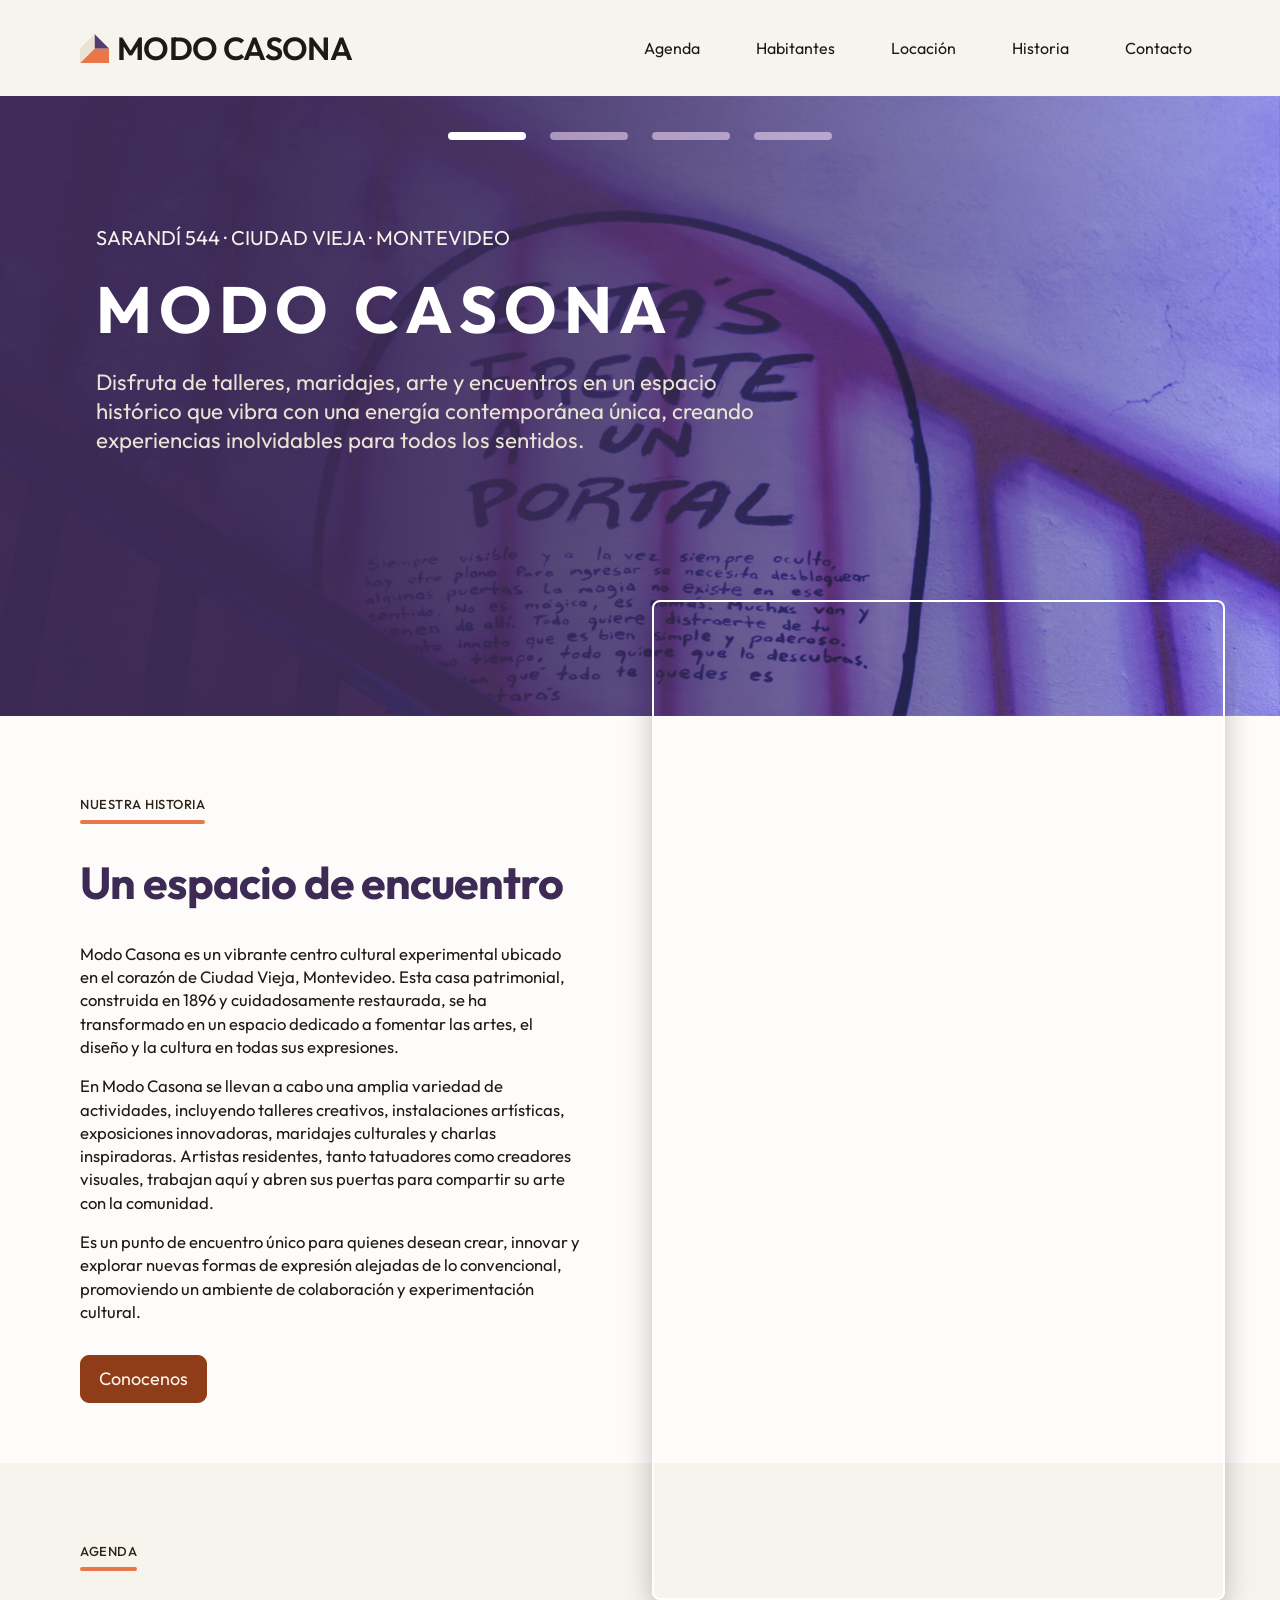
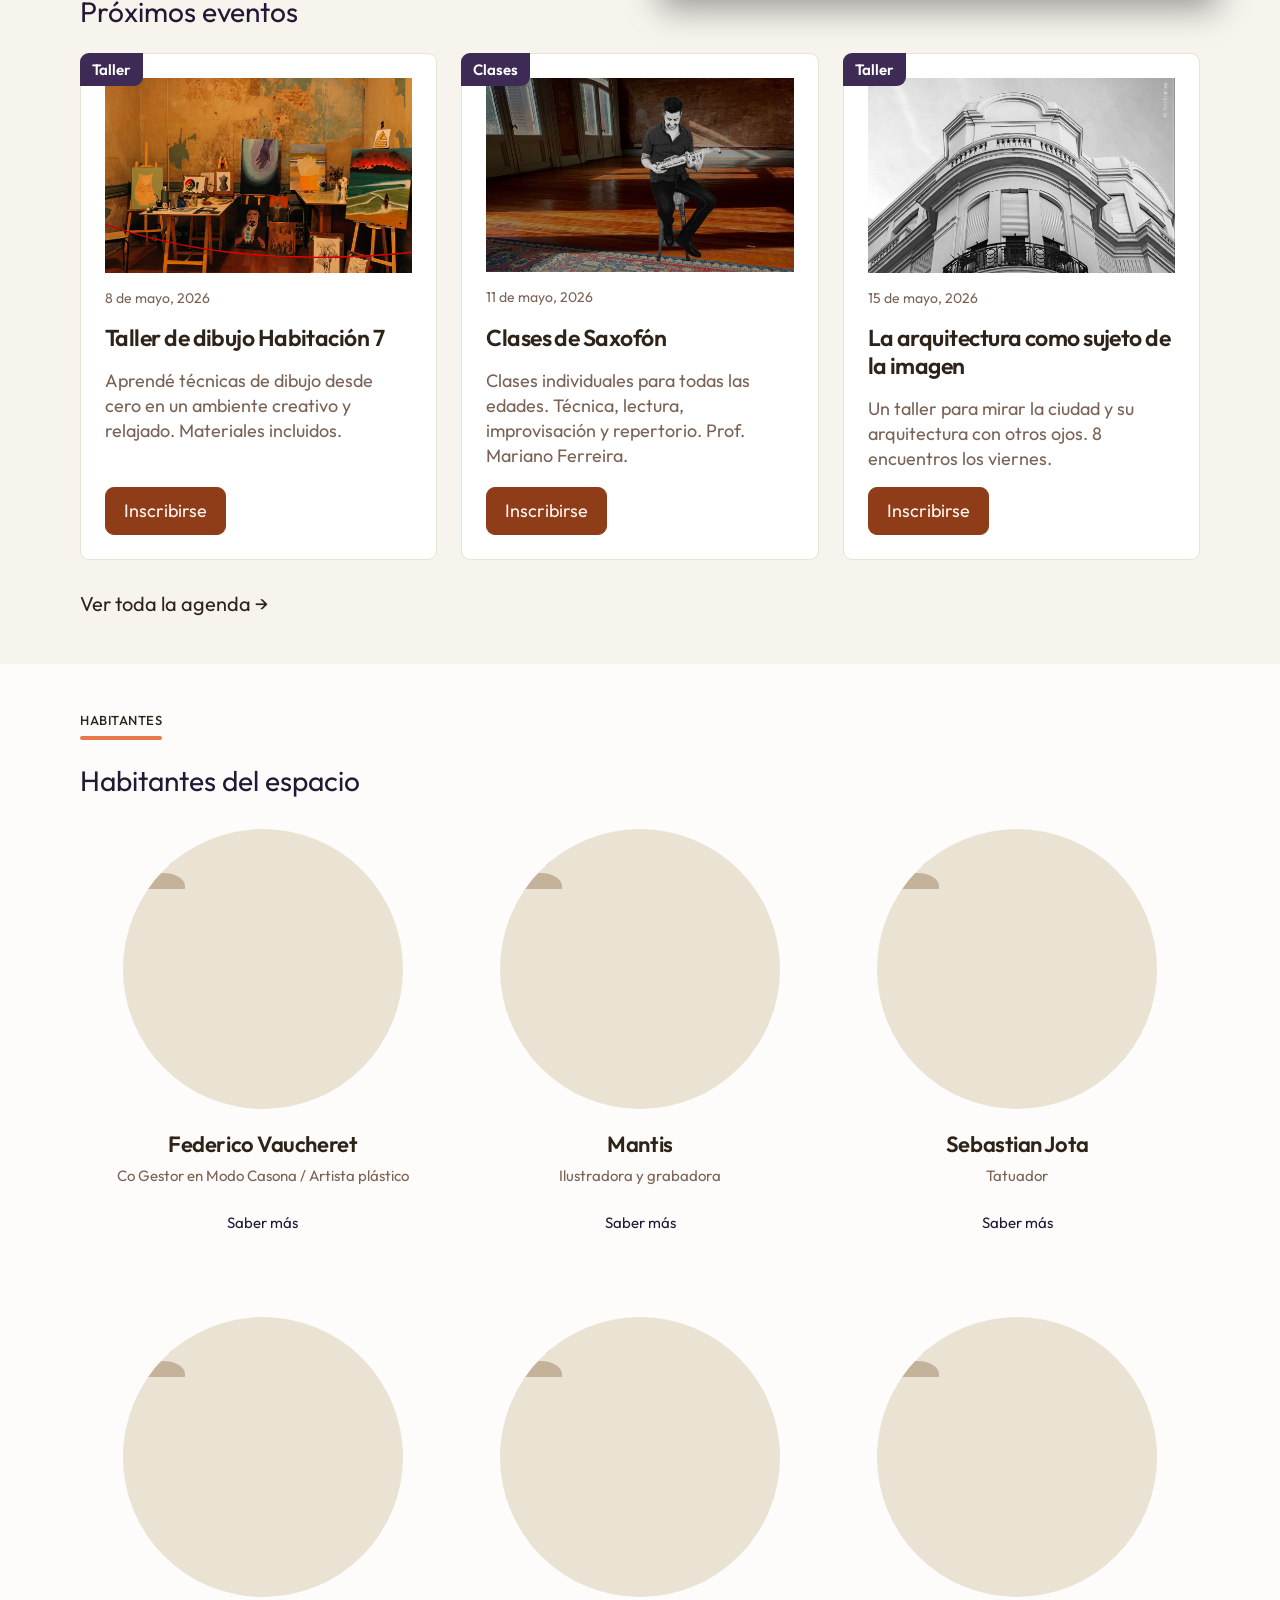
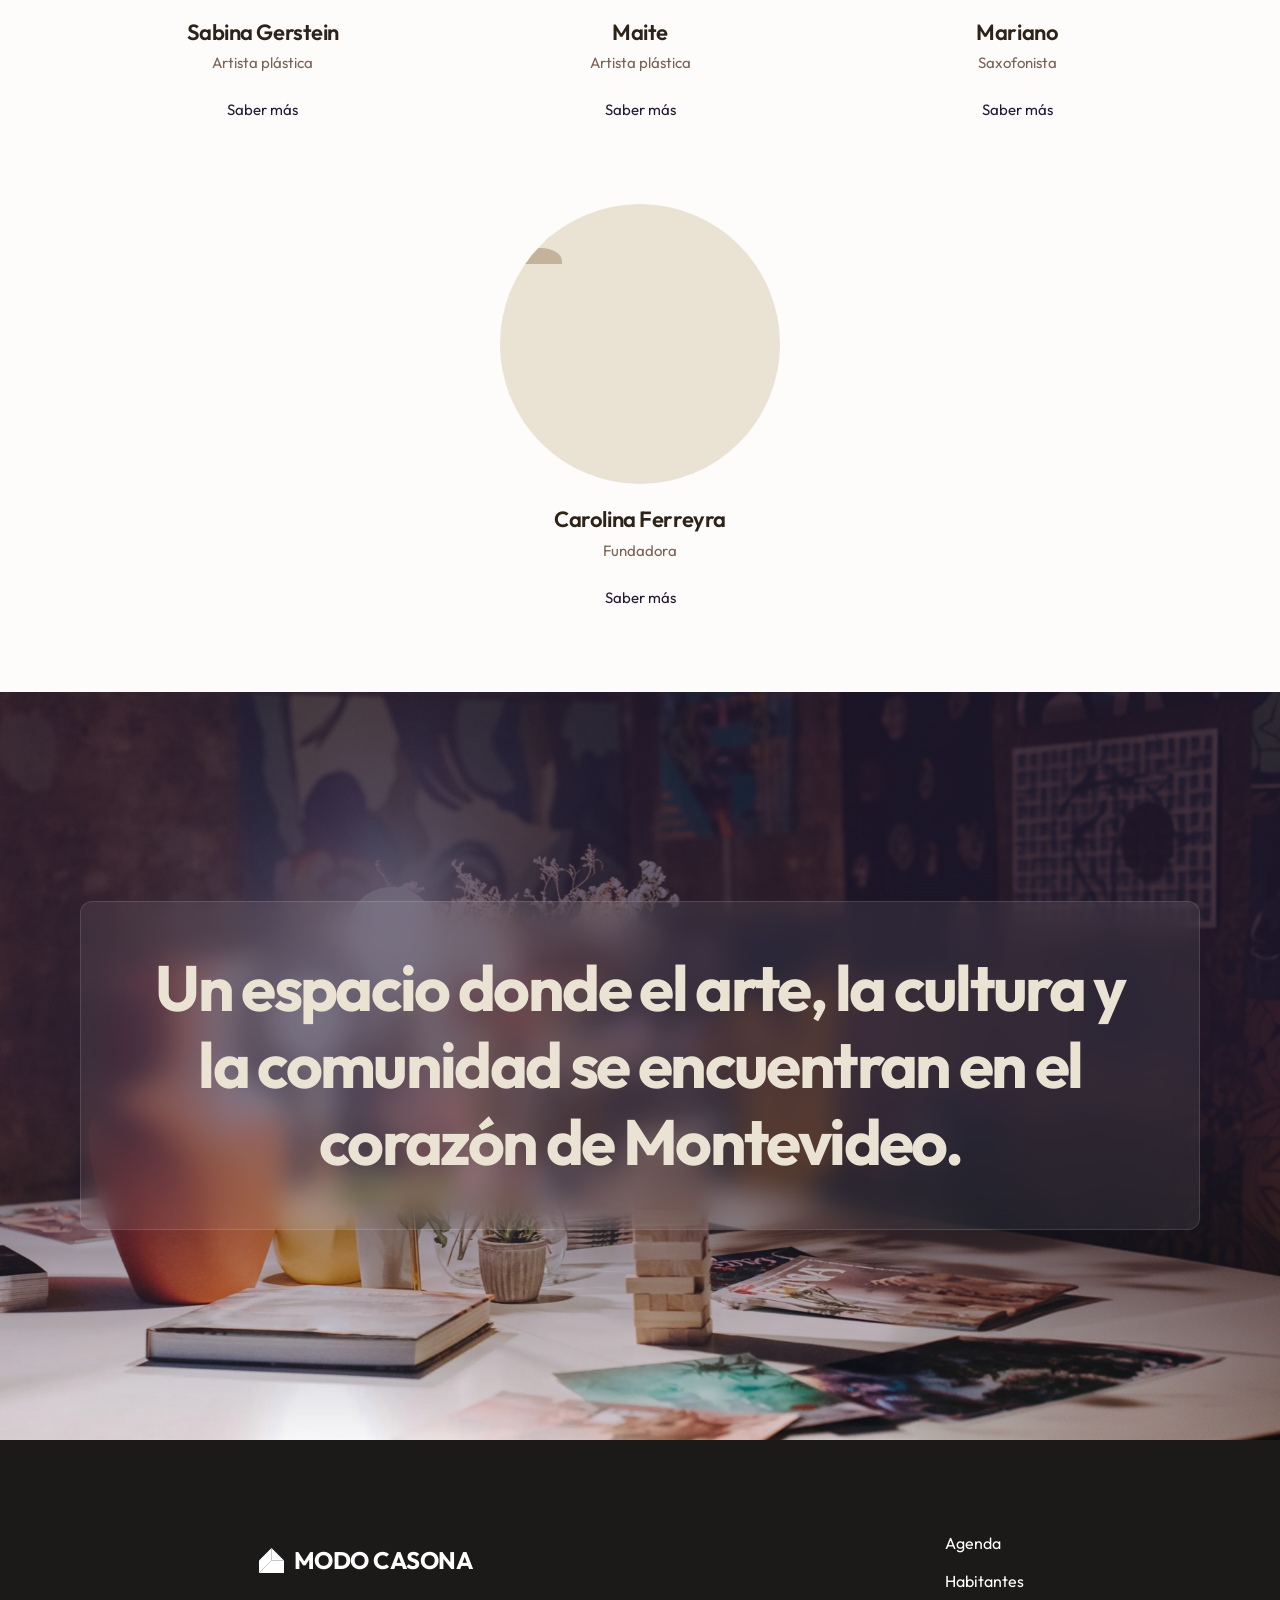
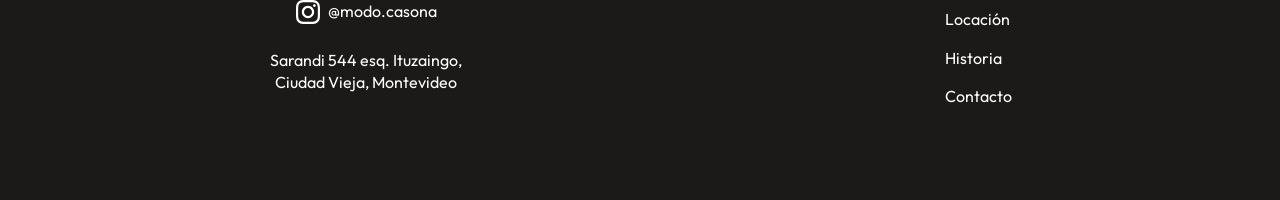
==== commit 43e7ea89: "feat: open external event links in new tab on index.html Co-Authored-By: Claude Sonnet 4.6 <noreply@" ====
--- a/index.html
+++ b/index.html
@@ -690,14 +690,16 @@
         var img = e.imagen
           ? '<img src="' + e.imagen + '" alt="' + e.titulo + '" class="card-img">'
           : '<div class="card-img-placeholder"></div>';
-        var href = e.link || 'agenda.html';
+        var href     = e.link || 'agenda.html';
+        var external = /^https?:\/\//i.test(href);
+        var target   = external ? ' target="_blank" rel="noopener noreferrer"' : '';
         return '<div class="card-evento">'
           + '<div class="card-tag">' + (e.tipo || '') + '</div>'
           + img
           + (e.fecha ? '<p class="card-fecha">' + formatFecha(e.fecha) + '</p>' : '')
           + '<p class="card-title">' + e.titulo + '</p>'
           + '<p class="card-body">' + e.descripcion + '</p>'
-          + '<a href="' + href + '" class="btn-brand">Inscribirse</a>'
+          + '<a href="' + href + '"' + target + ' class="btn-brand">Inscribirse</a>'
           + '</div>';
       }).join('');
     }
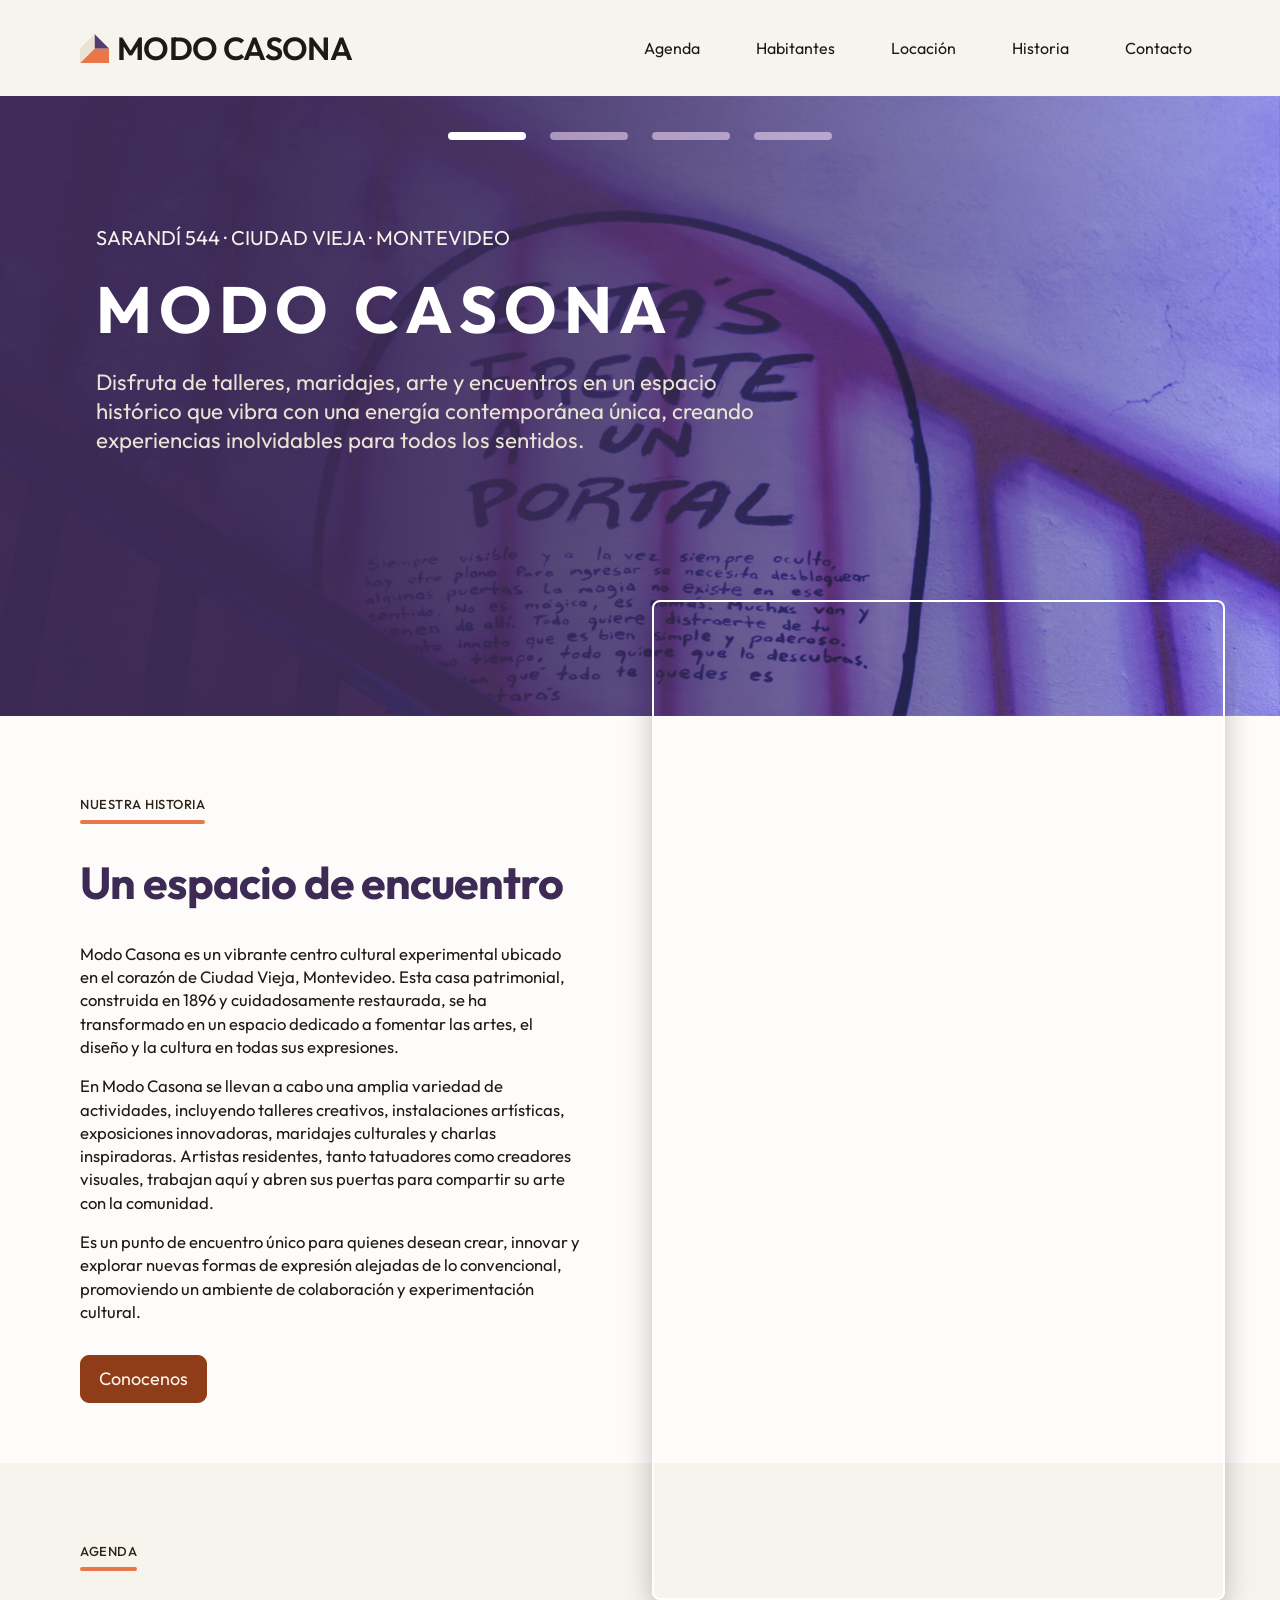
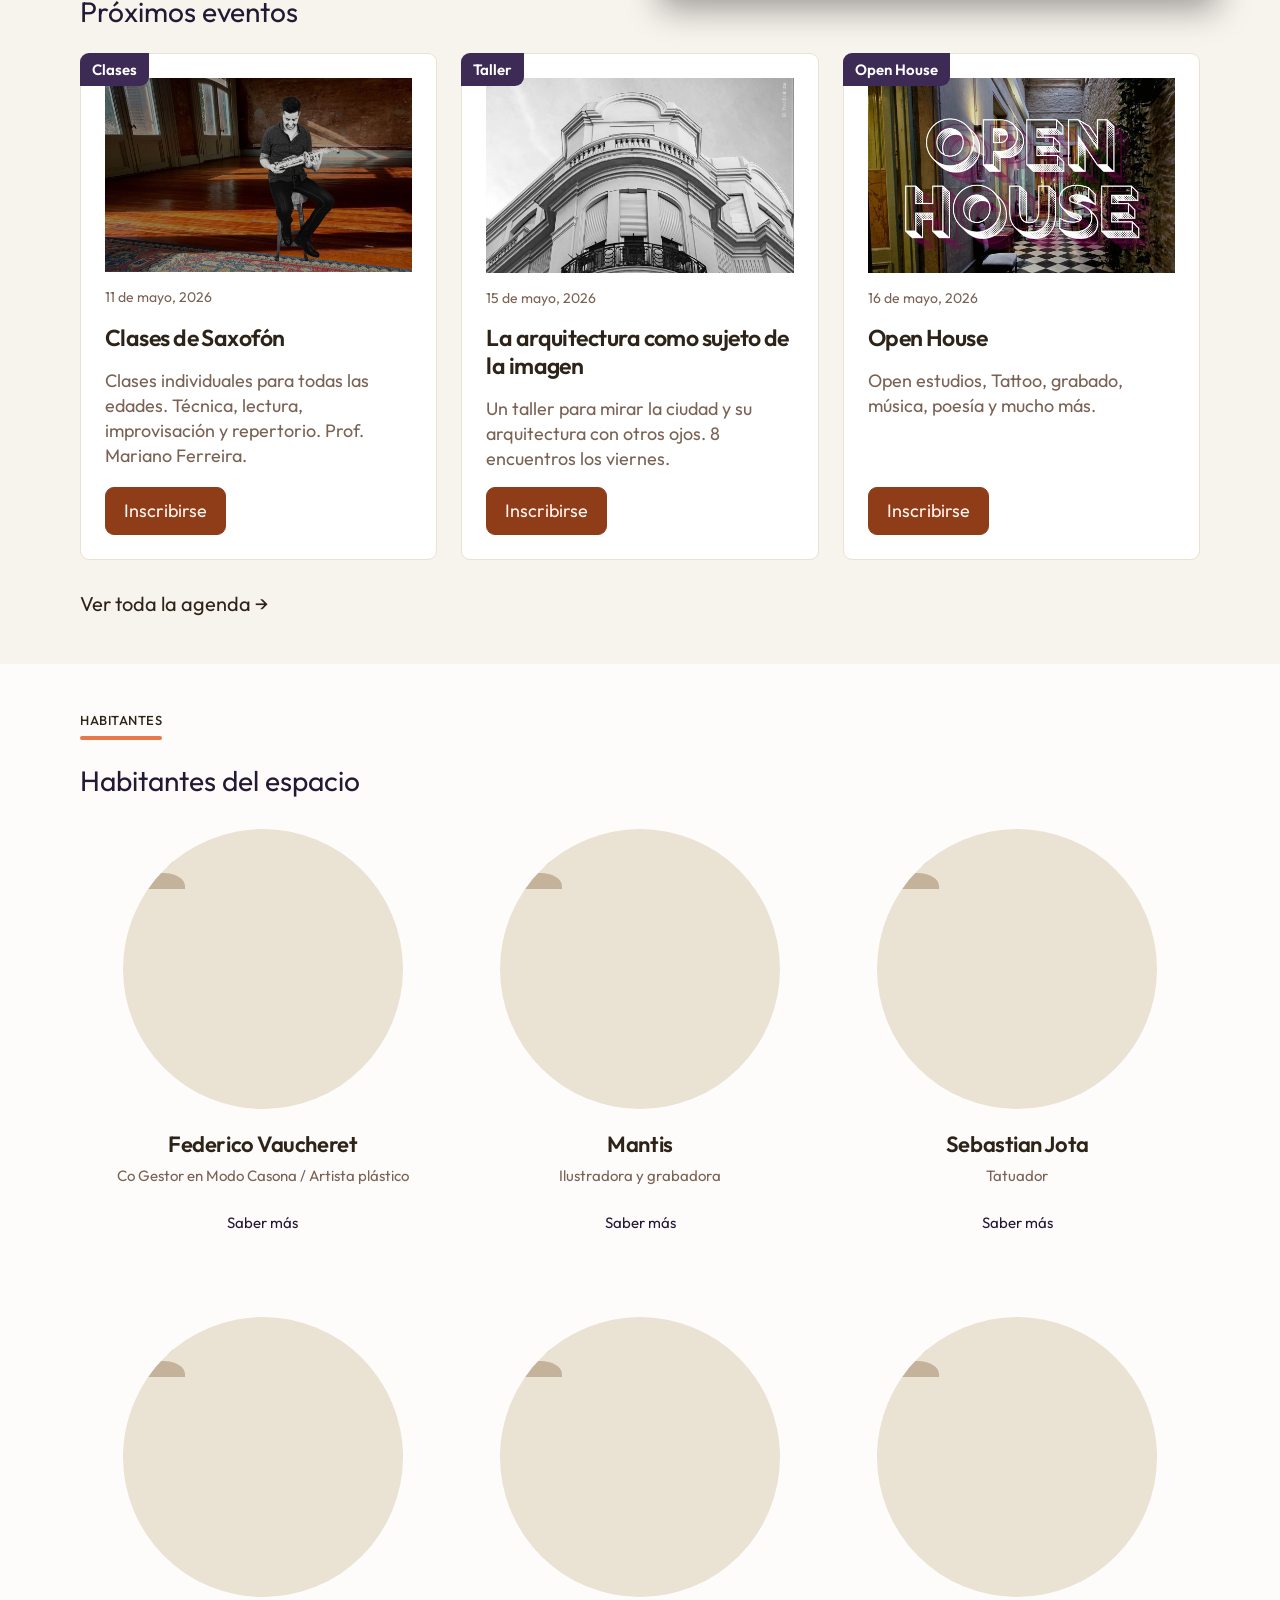
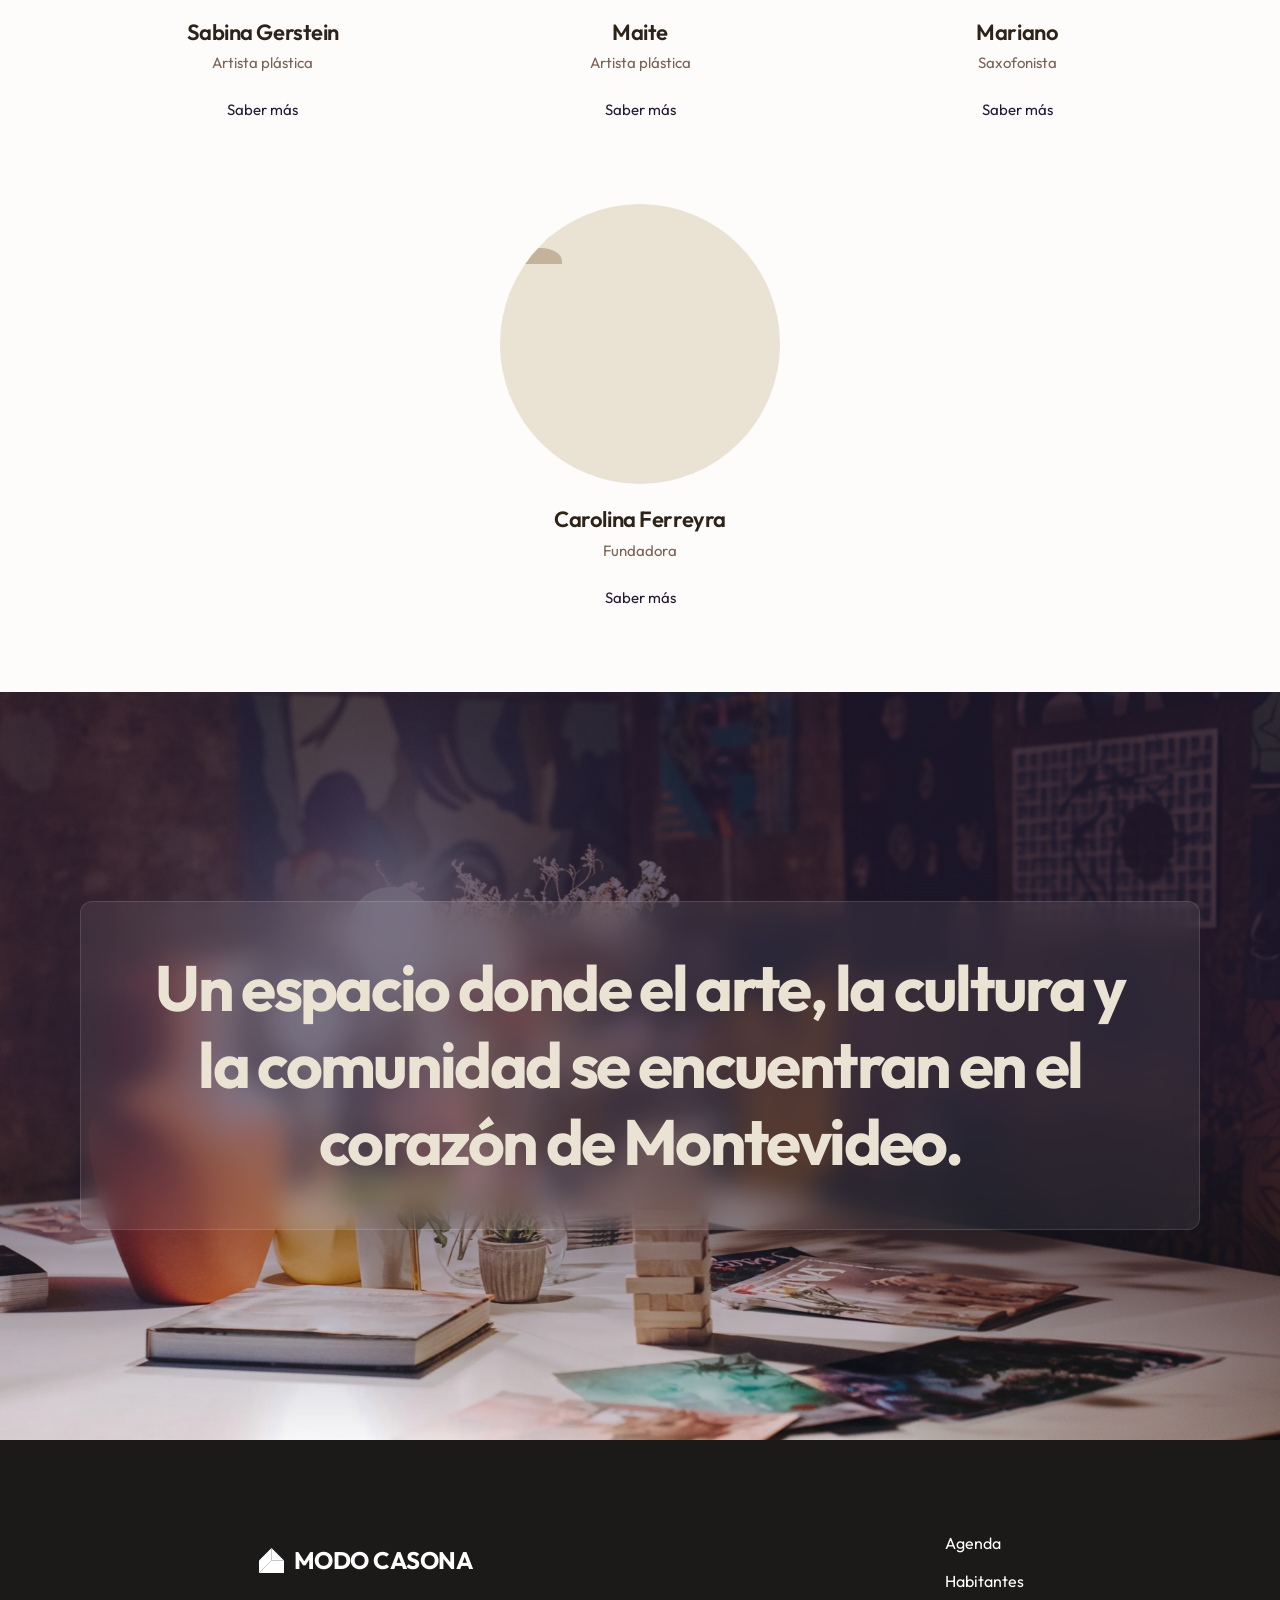
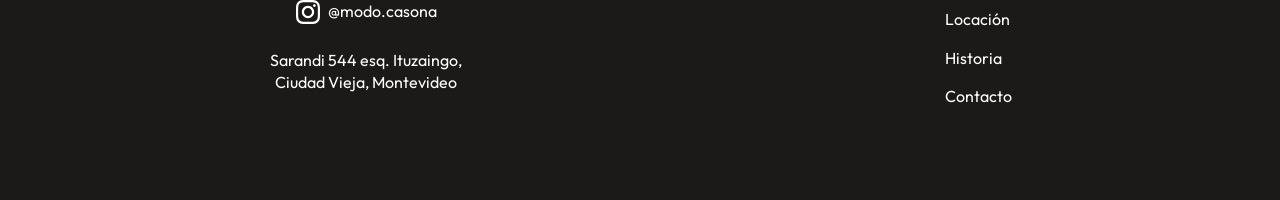
==== commit ddc235b5: "feat: dynamic hero carousel driven by Notion database - data/hero.json: new file synced from Notion " ====
--- a/index.html
+++ b/index.html
@@ -580,59 +580,8 @@
 
   <!-- ── HERO CAROUSEL ─────────────────────────────────── -->
   <section class="carousel-section" id="main-content" aria-label="Galería de imágenes" aria-roledescription="carrusel">
-
-    <!-- Pagination bars (top-center) -->
-    <div class="carousel-pagination" id="carousel-pagination" role="tablist" aria-label="Diapositivas">
-      <button class="carousel-bar active" role="tab" aria-selected="true"  aria-label="Diapositiva 1"></button>
-      <button class="carousel-bar"        role="tab" aria-selected="false" aria-label="Diapositiva 2"></button>
-      <button class="carousel-bar"        role="tab" aria-selected="false" aria-label="Diapositiva 3"></button>
-      <button class="carousel-bar"        role="tab" aria-selected="false" aria-label="Diapositiva 4"></button>
-    </div>
-
-    <!-- Slides -->
-    <div class="carousel-track" id="carousel-track" aria-live="polite" aria-atomic="false">
-
-      <div class="carousel-slide" role="tabpanel" aria-label="Diapositiva 1: Modo Casona">
-        <div class="carousel-bg" style="background-image:url('image/Index/Hero carrusel/1.jpg')" aria-hidden="true"></div>
-        <div class="carousel-overlay" aria-hidden="true"></div>
-        <div class="carousel-text">
-          <p class="carousel-location">SARANDÍ 544 · CIUDAD VIEJA · MONTEVIDEO</p>
-          <h1 class="carousel-title">MODO CASONA</h1>
-          <p class="carousel-desc">Disfruta de talleres, maridajes, arte y encuentros en un espacio histórico que vibra con una energía contemporánea única, creando experiencias inolvidables para todos los sentidos.</p>
-        </div>
-      </div>
-
-      <div class="carousel-slide" role="tabpanel" aria-label="Diapositiva 2: Maridajes" aria-hidden="true">
-        <div class="carousel-bg" style="background-image:url('image/Index/Hero carrusel/2.jpg'); background-position:center top" aria-hidden="true"></div>
-        <div class="carousel-overlay" aria-hidden="true"></div>
-        <div class="carousel-text">
-          <p class="carousel-location">PEATONAL TOURS</p>
-          <h2 class="carousel-title">MARIDAJES</h2>
-          <p class="carousel-desc">Actividad para probar vinos de Norte, Oeste, Centro-Sur y Este, conociendo sus características y maridándolos con productos locales típicos.</p>
-        </div>
-      </div>
-
-      <div class="carousel-slide" role="tabpanel" aria-label="Diapositiva 3: Talleres" aria-hidden="true">
-        <div class="carousel-bg" style="background-image:url('image/Index/Hero carrusel/3.jpg'); background-position:center 40%" aria-hidden="true"></div>
-        <div class="carousel-overlay" aria-hidden="true"></div>
-        <div class="carousel-text">
-          <p class="carousel-location">SARANDÍ 544 · CIUDAD VIEJA · MONTEVIDEO</p>
-          <h2 class="carousel-title">TALLERES</h2>
-          <p class="carousel-desc">Ofrecemos talleres de dibujo, saxofón, entre otros. Siempre estamos abiertos a nuevas propuestas. Nuestros talleres son divertidos, atractivos y educativos.</p>
-        </div>
-      </div>
-
-      <div class="carousel-slide" role="tabpanel" aria-label="Diapositiva 4: Open House" aria-hidden="true">
-        <div class="carousel-bg" style="background-image:url('image/Index/Hero carrusel/4.jpg')" aria-hidden="true"></div>
-        <div class="carousel-overlay" aria-hidden="true"></div>
-        <div class="carousel-text">
-          <p class="carousel-location">SARANDÍ 544 · CIUDAD VIEJA · MONTEVIDEO</p>
-          <h2 class="carousel-title">OPEN HOUSE</h2>
-          <p class="carousel-desc">Organizamos eventos en días especiales para mostrar los estudios de los habitantes y exposiciones en el espacio. Ven a explorar, conocer artistas y descubrir la creatividad.</p>
-        </div>
-      </div>
-
-    </div>
+    <div class="carousel-pagination" id="carousel-pagination" role="tablist" aria-label="Diapositivas"></div>
+    <div class="carousel-track" id="carousel-track" aria-live="polite" aria-atomic="false"></div>
   </section>
 
   <!-- ── VIDEO FLOTANTE ─────────────────────────────────── -->
@@ -780,20 +729,18 @@
 
 <script>
   (function () {
-    var track    = document.getElementById('carousel-track');
-    var bars     = document.querySelectorAll('.carousel-bar');
-    var total    = bars.length;
-    var current  = 0;
-    var direction = 1;   /* 1 = forward, -1 = reverse */
+    var track     = document.getElementById('carousel-track');
+    var pagination = document.getElementById('carousel-pagination');
+    var current   = 0;
+    var direction = 1;
     var timer;
-
-    var slides = track ? track.querySelectorAll('.carousel-slide') : [];
-
-    /* Clamp + update direction at boundaries so index never goes out of range */
+    var bars   = [];
+    var slides = [];
+
     function goTo(index) {
-      current = Math.max(0, Math.min(total - 1, index));
-      if (current === 0)         direction = 1;
-      if (current === total - 1) direction = -1;
+      current = Math.max(0, Math.min(bars.length - 1, index));
+      if (current === 0)            direction = 1;
+      if (current === bars.length - 1) direction = -1;
       track.style.transform = 'translateX(-' + (current * 100) + '%)';
       bars.forEach(function (b, i) {
         b.classList.toggle('active', i === current);
@@ -805,39 +752,68 @@
       });
     }
 
-    function next() { goTo(current + direction); }
-
     function resetTimer() {
       clearInterval(timer);
-      timer = setInterval(next, 5000);
-    }
-
-    bars.forEach(function (bar, i) {
-      bar.addEventListener('click', function () {
-        goTo(i);
-        resetTimer();
+      timer = setInterval(function () { goTo(current + direction); }, 5000);
+    }
+
+    function initCarousel() {
+      bars   = Array.from(pagination.querySelectorAll('.carousel-bar'));
+      slides = Array.from(track.querySelectorAll('.carousel-slide'));
+      if (!bars.length) return;
+      bars.forEach(function (bar, i) {
+        bar.addEventListener('click', function () { goTo(i); resetTimer(); });
       });
-    });
-
-    resetTimer();
+      goTo(0);
+      resetTimer();
+    }
+
+    function renderSlides(slideData) {
+      pagination.innerHTML = slideData.map(function (s, i) {
+        return '<button class="carousel-bar" role="tab" aria-selected="false"'
+          + ' aria-label="Diapositiva ' + (i + 1) + ': ' + s.titulo + '"></button>';
+      }).join('');
+
+      track.innerHTML = slideData.map(function (s, i) {
+        var tag = i === 0 ? 'h1' : 'h2';
+        return '<div class="carousel-slide" role="tabpanel"'
+          + ' aria-label="Diapositiva ' + (i + 1) + ': ' + s.titulo + '"'
+          + (i > 0 ? ' aria-hidden="true"' : '') + '>'
+          + '<div class="carousel-bg" style="background-image:url(\'' + s.imagen + '\')" aria-hidden="true"></div>'
+          + '<div class="carousel-overlay" aria-hidden="true"></div>'
+          + '<div class="carousel-text">'
+          + (s.location    ? '<p class="carousel-location">' + s.location + '</p>' : '')
+          + '<' + tag + ' class="carousel-title">' + s.titulo + '</' + tag + '>'
+          + (s.descripcion ? '<p class="carousel-desc">' + s.descripcion + '</p>' : '')
+          + '</div></div>';
+      }).join('');
+
+      initCarousel();
+    }
+
+    /* ── Load hero data ── */
+    fetch('data/hero.json?v=' + Date.now())
+      .then(function (r) { return r.json(); })
+      .then(function (data) {
+        var active = (data.slides || []).filter(function (s) { return s.titulo; });
+        if (active.length) renderSlides(active);
+      })
+      .catch(function () {});
 
     /* ── VIDEO: center vertically with the historia section ── */
     function alignVideo() {
       var section = document.getElementById('historia');
       var video   = document.querySelector('.video-float');
       if (!section || !video) return;
-
       var scrollY = window.pageYOffset || 0;
       var r       = section.getBoundingClientRect();
-      var secTop  = r.top  + scrollY;
+      var secTop  = r.top + scrollY;
       var secH    = r.height;
       var vidH    = video.offsetHeight;
-
       var styles  = window.getComputedStyle(section);
       var pt      = parseFloat(styles.paddingTop)    || 0;
       var pb      = parseFloat(styles.paddingBottom) || 0;
       var contentCenter = secTop + pt + (secH - pt - pb) / 2;
-
       video.style.top = Math.round(contentCenter - vidH / 2) + 'px';
     }
 
@@ -847,7 +823,6 @@
       alignVideo();
     }
     window.addEventListener('resize', alignVideo);
-
   })();
 </script>
 
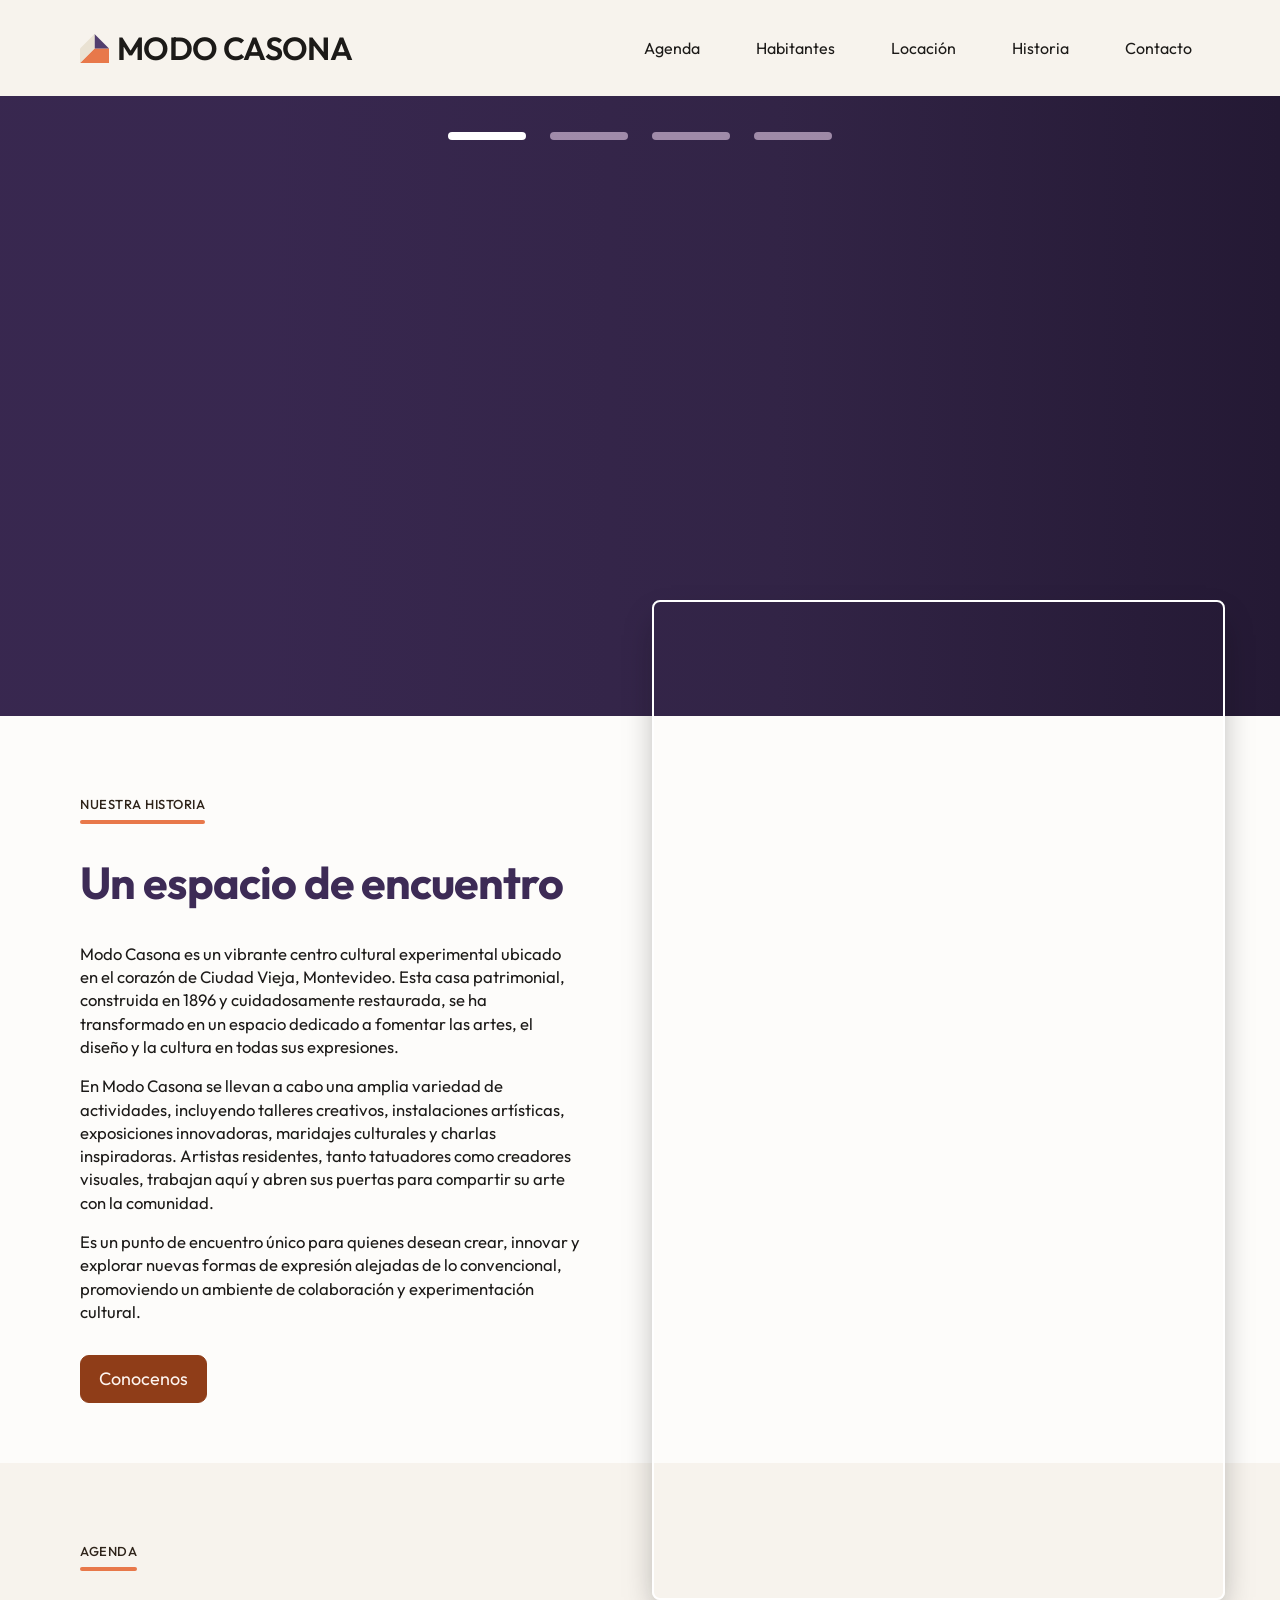
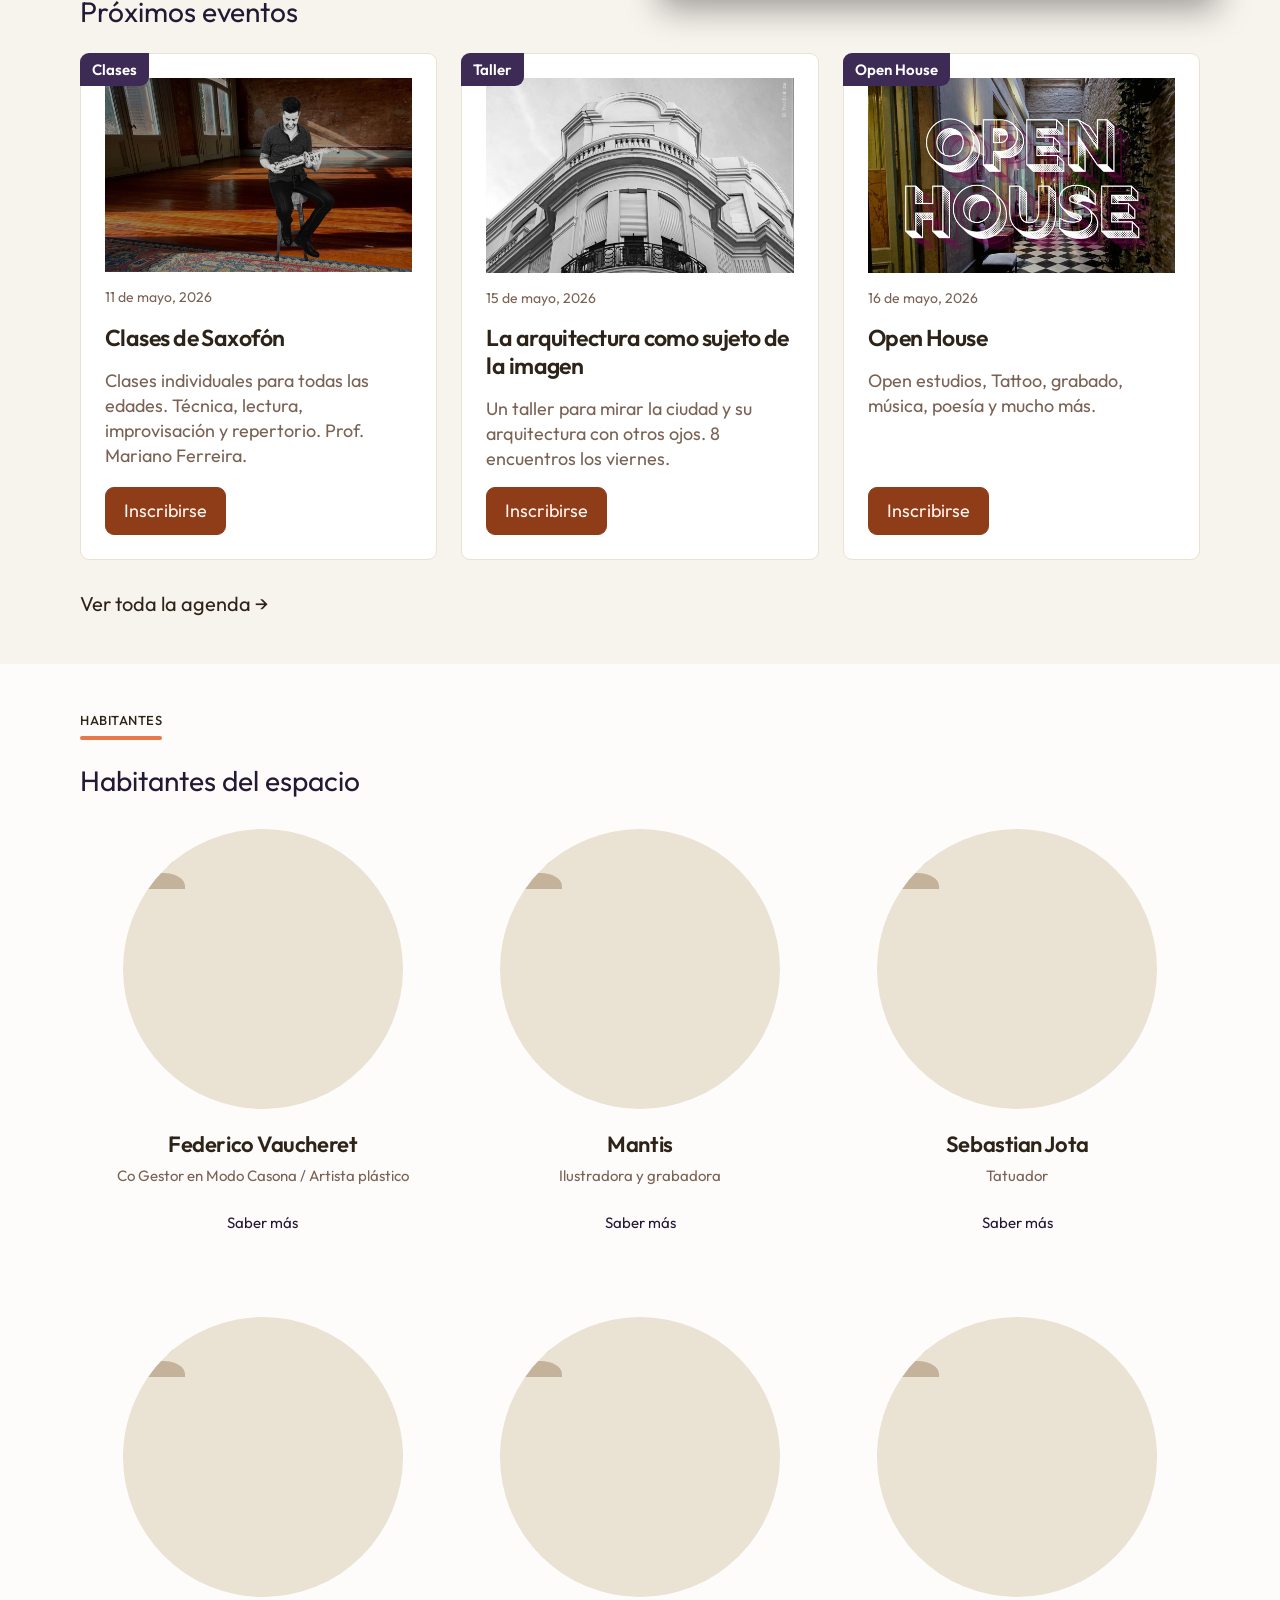
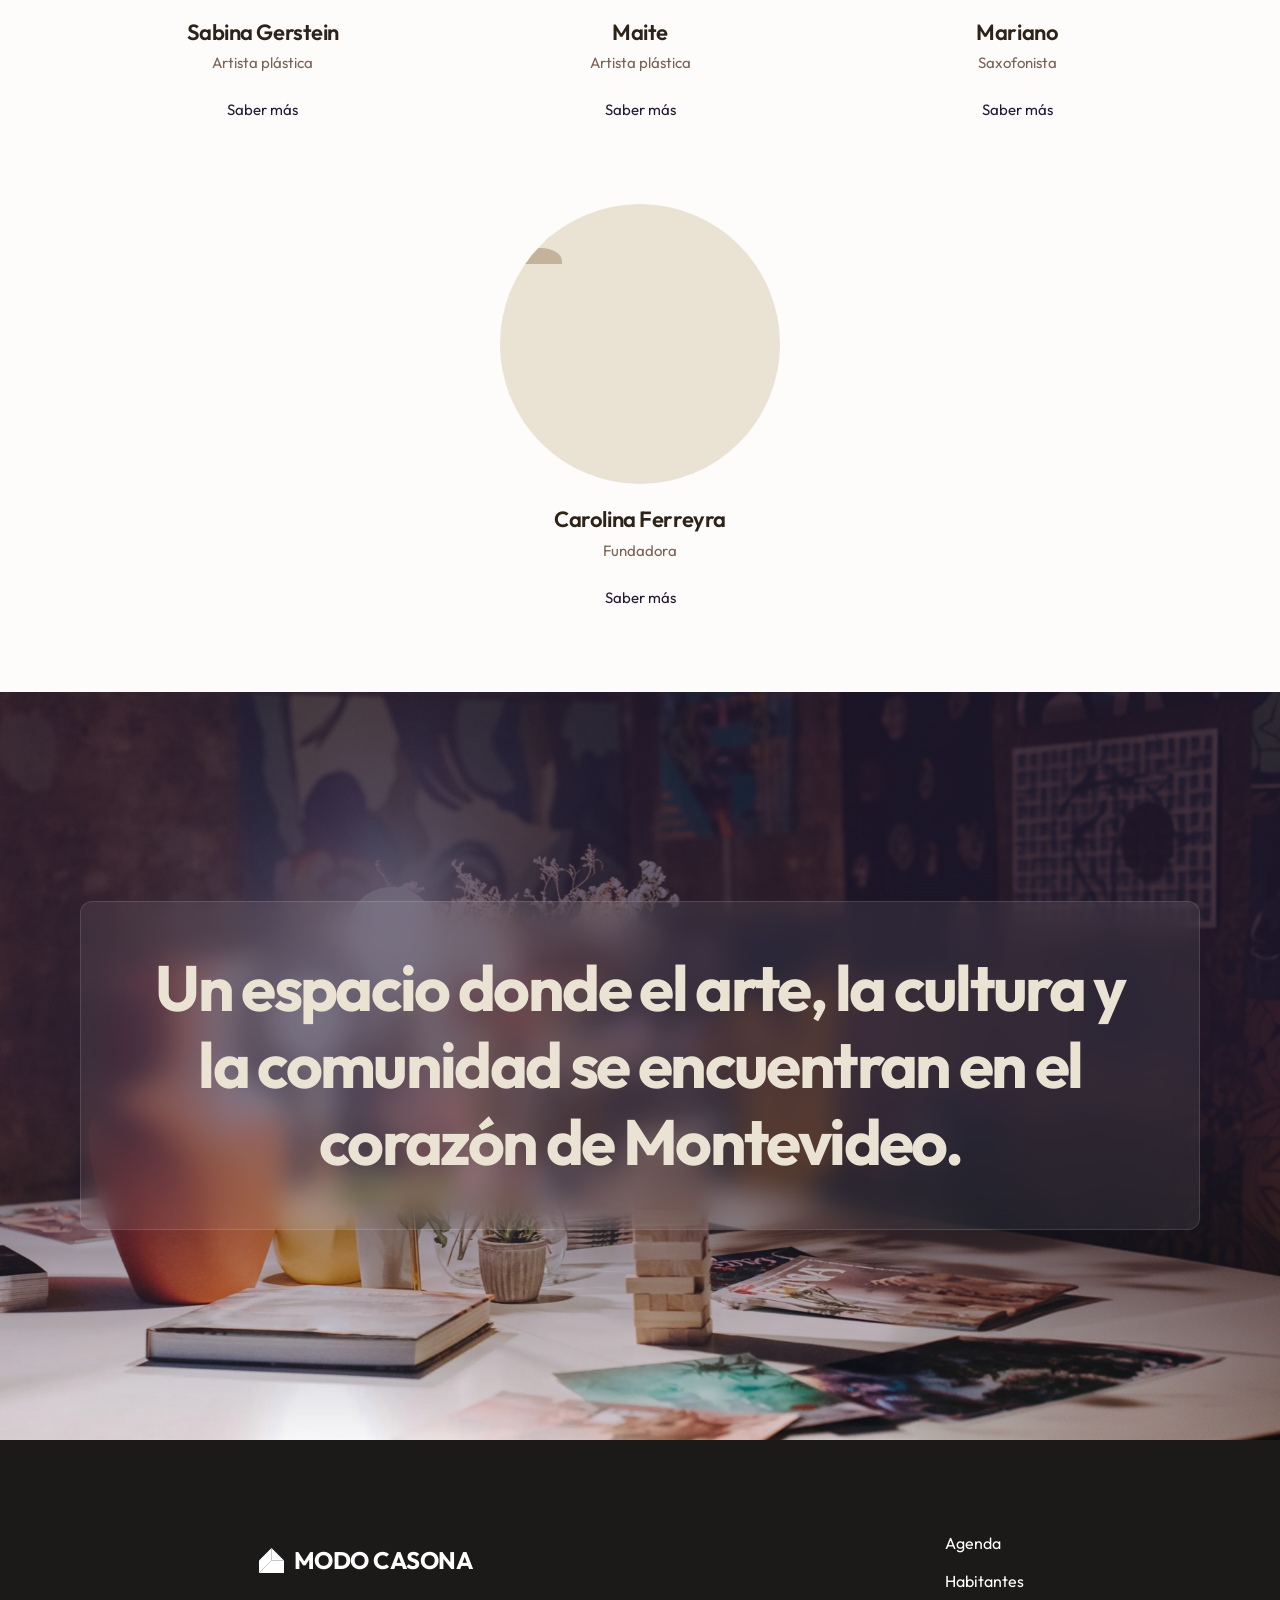
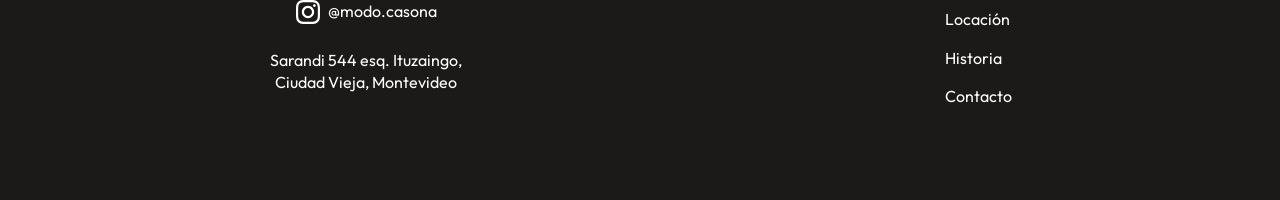
==== commit faa5162b: "feat: hero slides support video URLs and optional text fields - Any slide with a URL is valid — títu" ====
--- a/index.html
+++ b/index.html
@@ -132,6 +132,16 @@
     }
 
     .video-float video {
+      width: 100%;
+      height: 100%;
+      object-fit: cover;
+      display: block;
+    }
+
+    /* Video slide dentro del carousel */
+    .carousel-video {
+      position: absolute;
+      inset: 0;
       width: 100%;
       height: 100%;
       object-fit: cover;
@@ -768,24 +778,43 @@
       resetTimer();
     }
 
+    function isVideo(url) {
+      return /\.(mp4|webm|ogg|mov)(\?.*)?$/i.test(url);
+    }
+
     function renderSlides(slideData) {
       pagination.innerHTML = slideData.map(function (s, i) {
+        var label = 'Diapositiva ' + (i + 1) + (s.titulo ? ': ' + s.titulo : '');
         return '<button class="carousel-bar" role="tab" aria-selected="false"'
-          + ' aria-label="Diapositiva ' + (i + 1) + ': ' + s.titulo + '"></button>';
+          + ' aria-label="' + label + '"></button>';
       }).join('');
 
       track.innerHTML = slideData.map(function (s, i) {
-        var tag = i === 0 ? 'h1' : 'h2';
+        var label = 'Diapositiva ' + (i + 1) + (s.titulo ? ': ' + s.titulo : '');
+        var tag   = i === 0 ? 'h1' : 'h2';
+        var hasText = s.titulo || s.location || s.descripcion;
+
+        var media = isVideo(s.url)
+          ? '<video class="carousel-video" autoplay muted loop playsinline aria-hidden="true">'
+              + '<source src="' + s.url + '" type="video/' + s.url.split('.').pop().split('?')[0] + '">'
+              + '</video>'
+          : '<div class="carousel-bg" style="background-image:url(\'' + s.url + '\')" aria-hidden="true"></div>';
+
+        var text = hasText
+          ? '<div class="carousel-text">'
+              + (s.location ? '<p class="carousel-location">' + s.location + '</p>' : '')
+              + (s.titulo   ? '<' + tag + ' class="carousel-title">' + s.titulo + '</' + tag + '>' : '')
+              + (s.descripcion ? '<p class="carousel-desc">' + s.descripcion + '</p>' : '')
+              + '</div>'
+          : '';
+
         return '<div class="carousel-slide" role="tabpanel"'
-          + ' aria-label="Diapositiva ' + (i + 1) + ': ' + s.titulo + '"'
+          + ' aria-label="' + label + '"'
           + (i > 0 ? ' aria-hidden="true"' : '') + '>'
-          + '<div class="carousel-bg" style="background-image:url(\'' + s.imagen + '\')" aria-hidden="true"></div>'
+          + media
           + '<div class="carousel-overlay" aria-hidden="true"></div>'
-          + '<div class="carousel-text">'
-          + (s.location    ? '<p class="carousel-location">' + s.location + '</p>' : '')
-          + '<' + tag + ' class="carousel-title">' + s.titulo + '</' + tag + '>'
-          + (s.descripcion ? '<p class="carousel-desc">' + s.descripcion + '</p>' : '')
-          + '</div></div>';
+          + text
+          + '</div>';
       }).join('');
 
       initCarousel();
@@ -795,8 +824,8 @@
     fetch('data/hero.json?v=' + Date.now())
       .then(function (r) { return r.json(); })
       .then(function (data) {
-        var active = (data.slides || []).filter(function (s) { return s.titulo; });
-        if (active.length) renderSlides(active);
+        var slides = (data.slides || []).filter(function (s) { return s.url; });
+        if (slides.length) renderSlides(slides);
       })
       .catch(function () {});
 
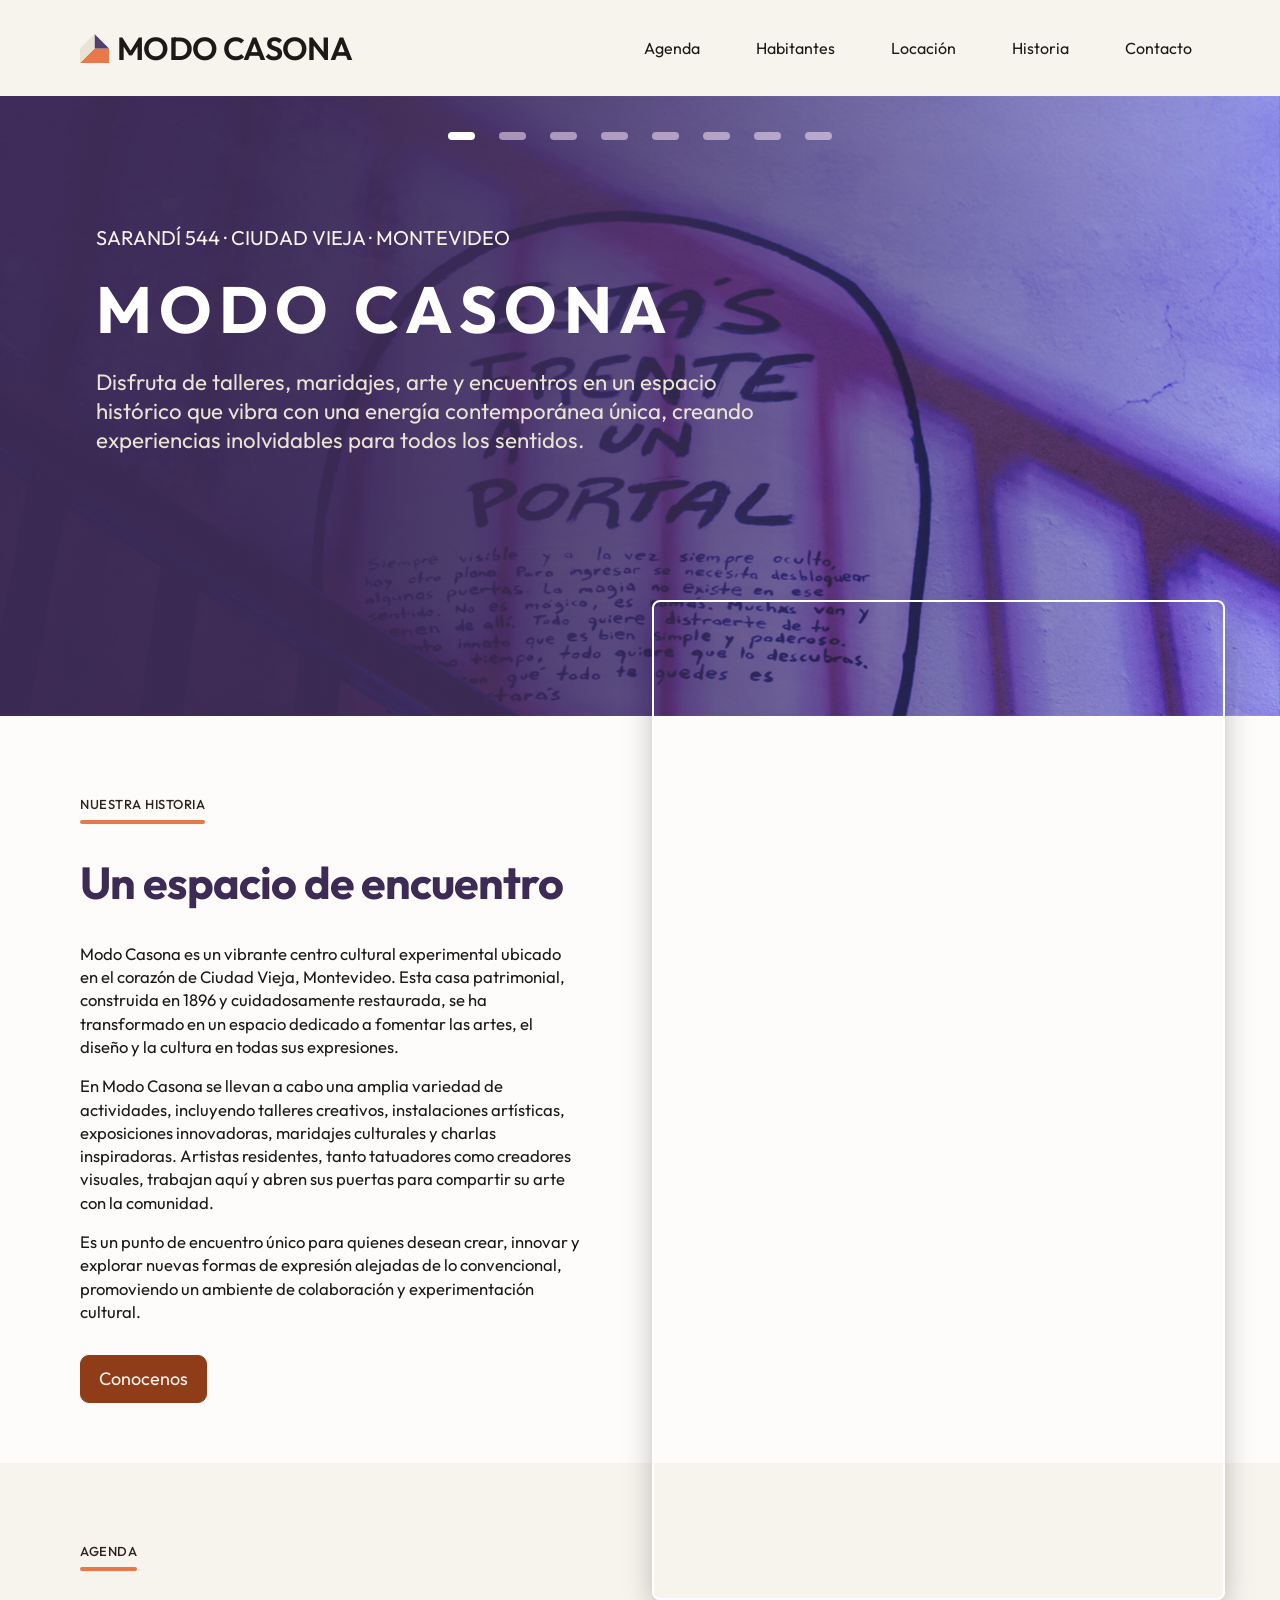
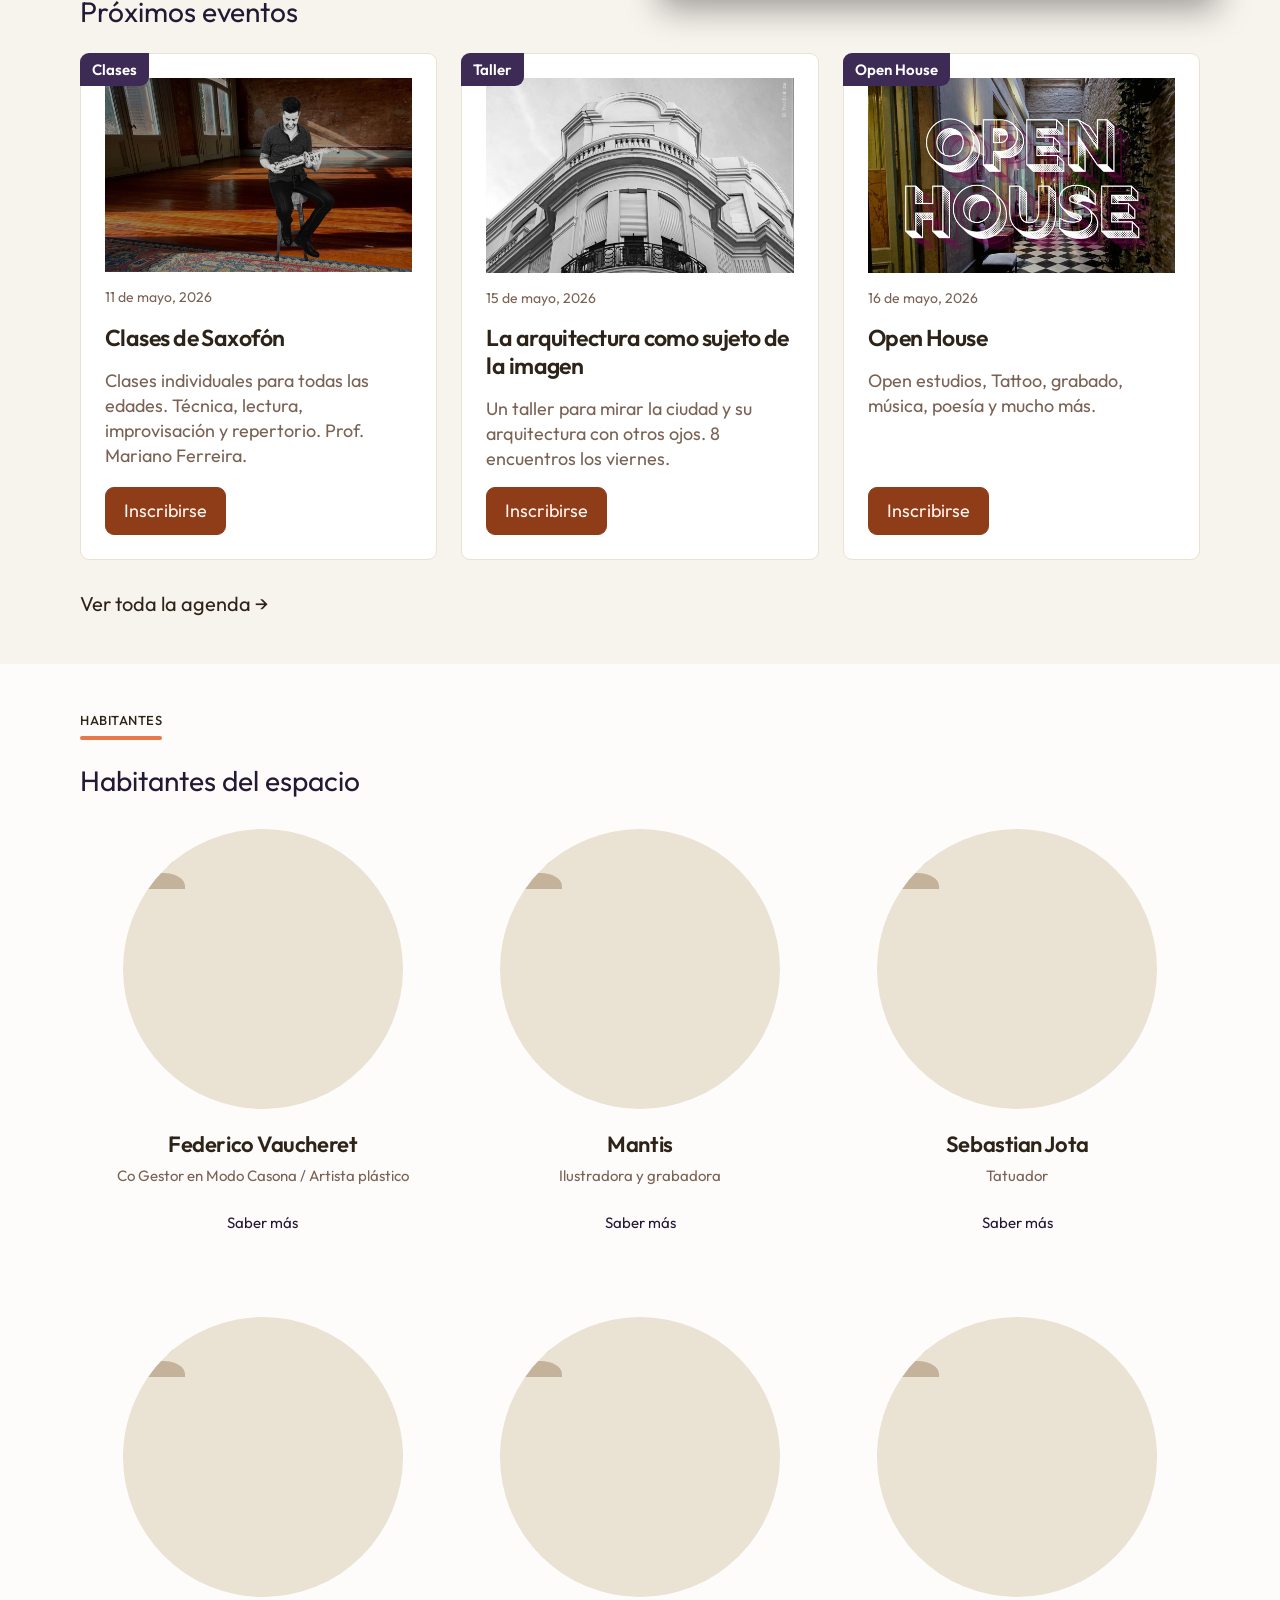
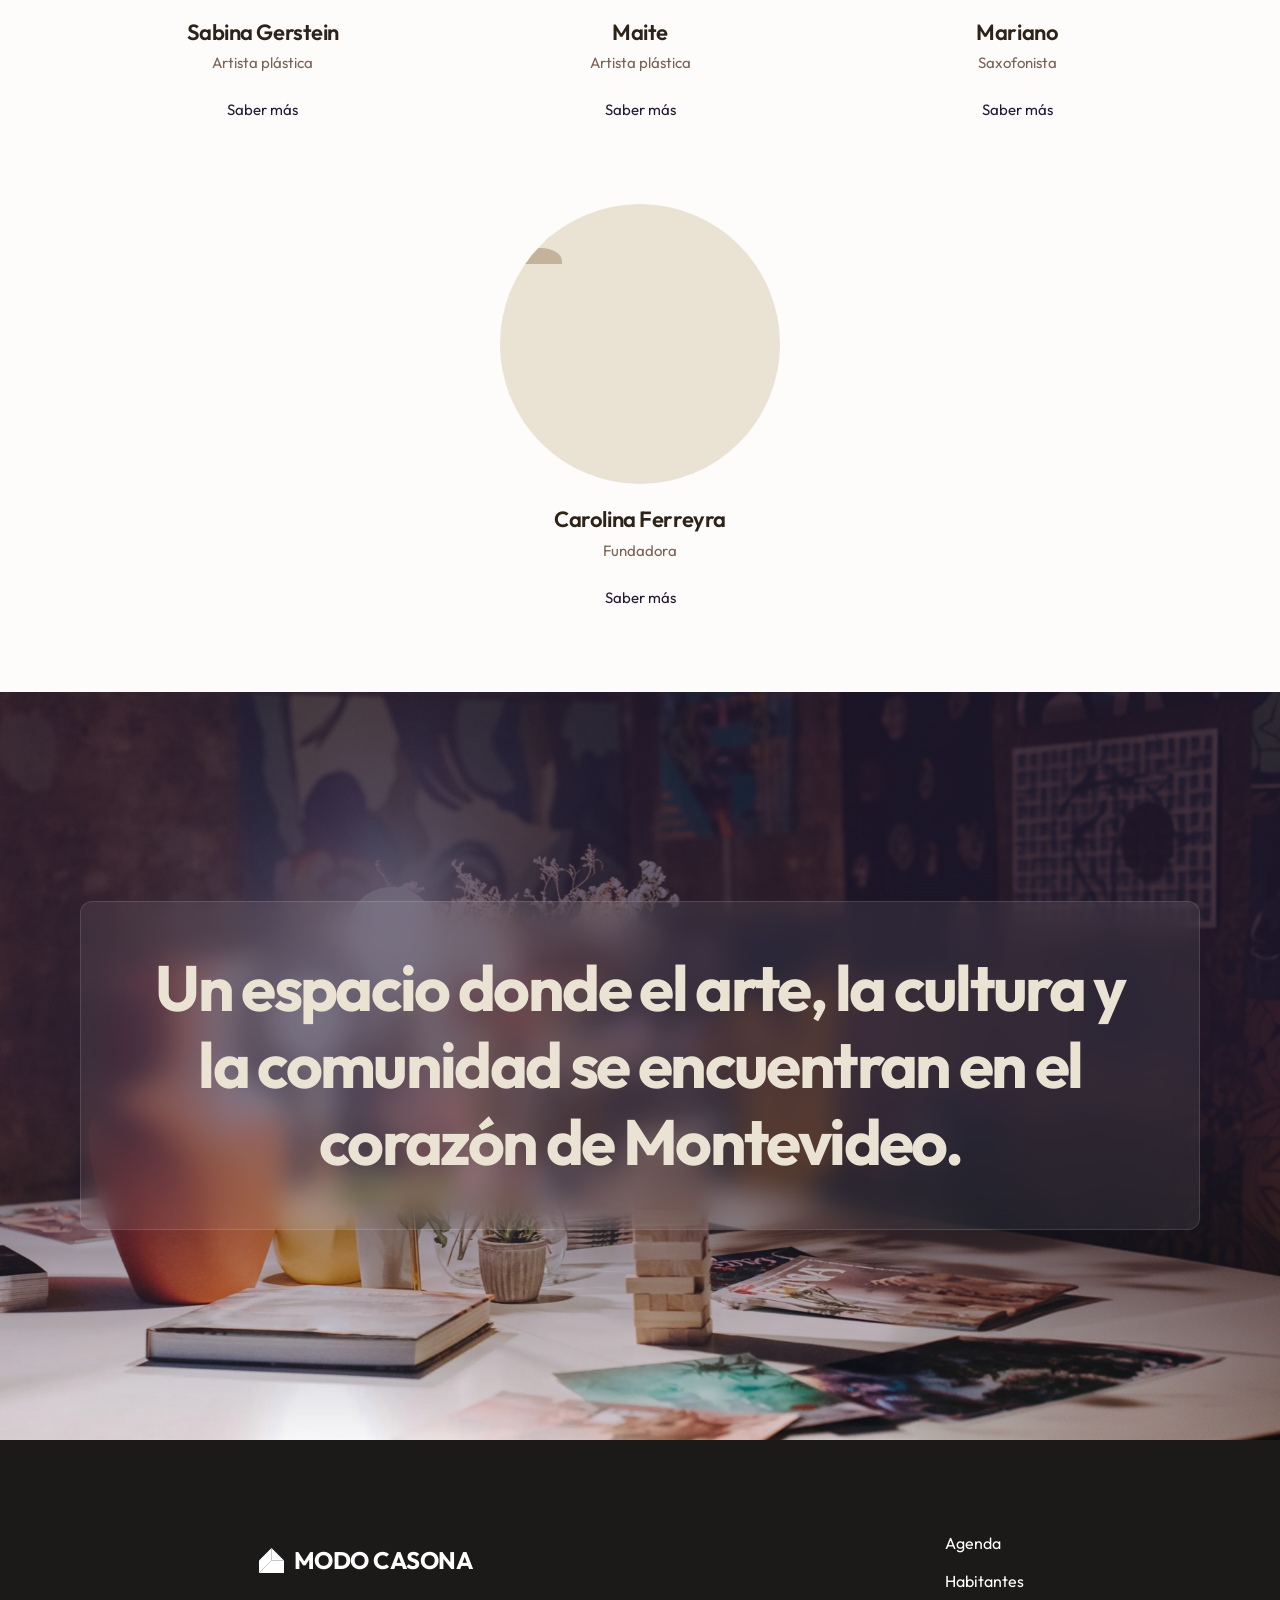
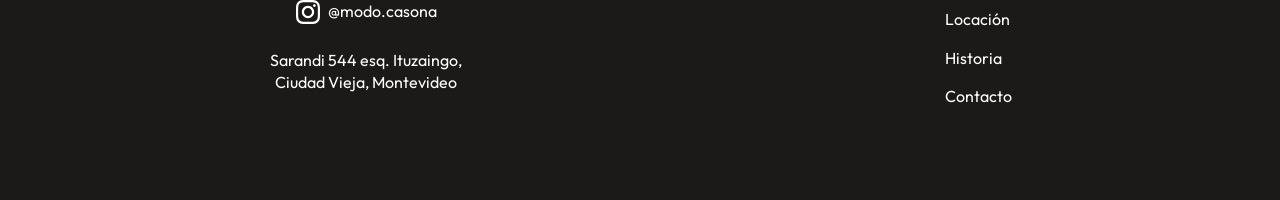
==== commit d909822e: "fix: normalise url/imagen field so all hero slides render correctly Co-Authored-By: Claude Sonnet 4." ====
--- a/index.html
+++ b/index.html
@@ -824,7 +824,12 @@
     fetch('data/hero.json?v=' + Date.now())
       .then(function (r) { return r.json(); })
       .then(function (data) {
-        var slides = (data.slides || []).filter(function (s) { return s.url; });
+        var slides = (data.slides || [])
+          .map(function (s) {
+            /* normalise: support both 'url' and legacy 'imagen' field */
+            return Object.assign({}, s, { url: s.url || s.imagen || '' });
+          })
+          .filter(function (s) { return s.url; });
         if (slides.length) renderSlides(slides);
       })
       .catch(function () {});
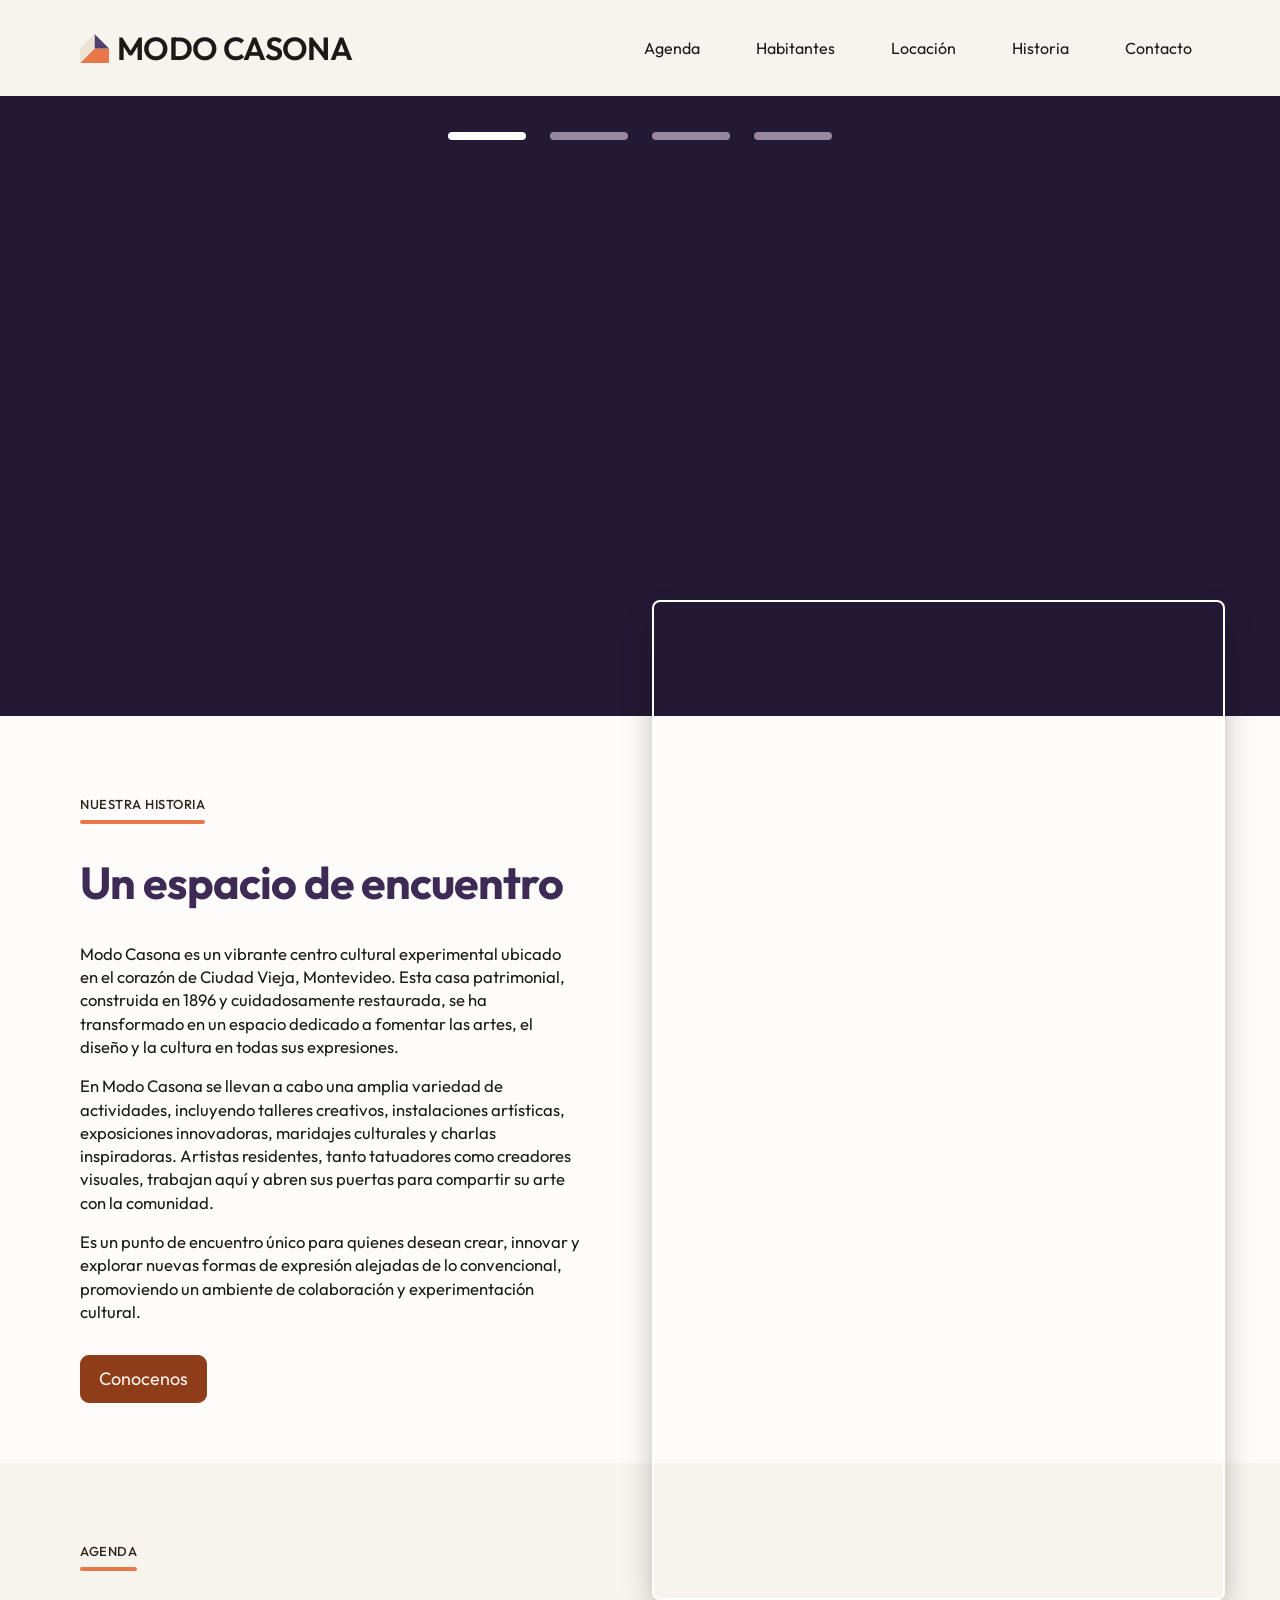
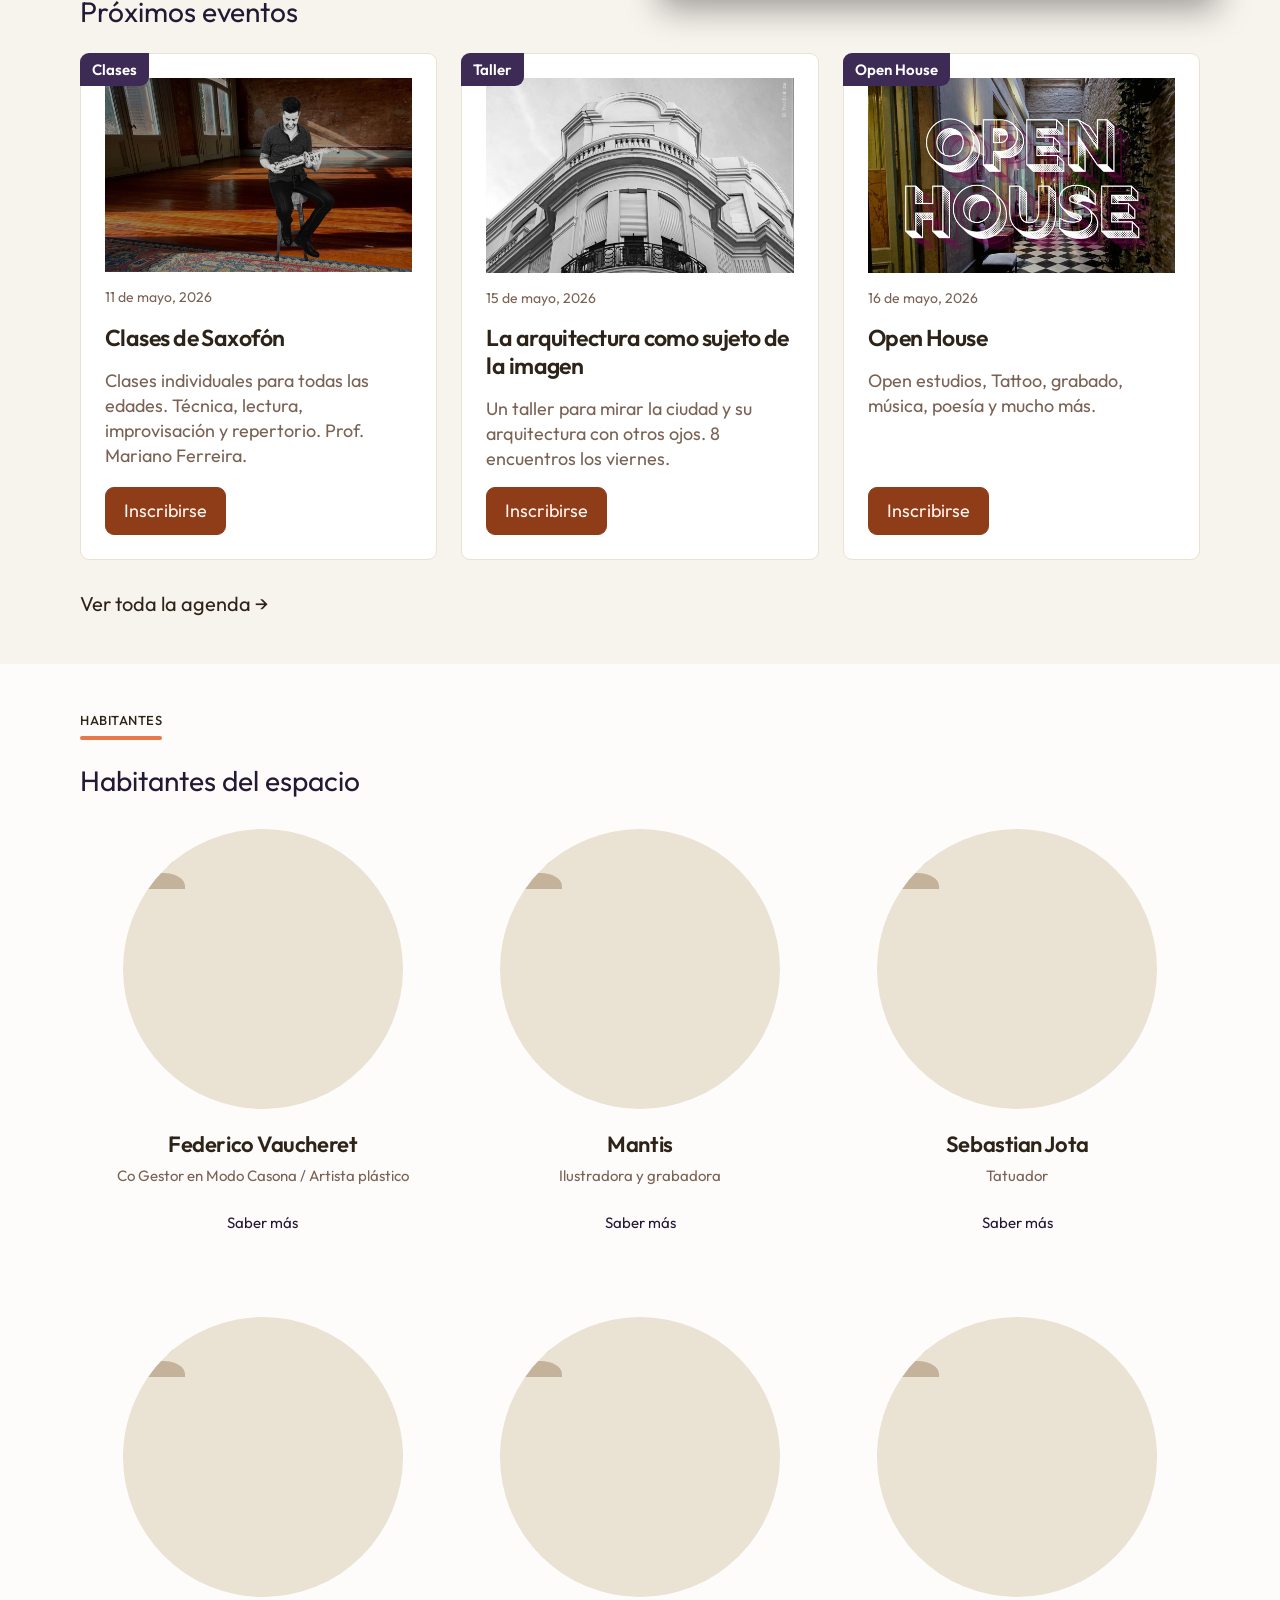
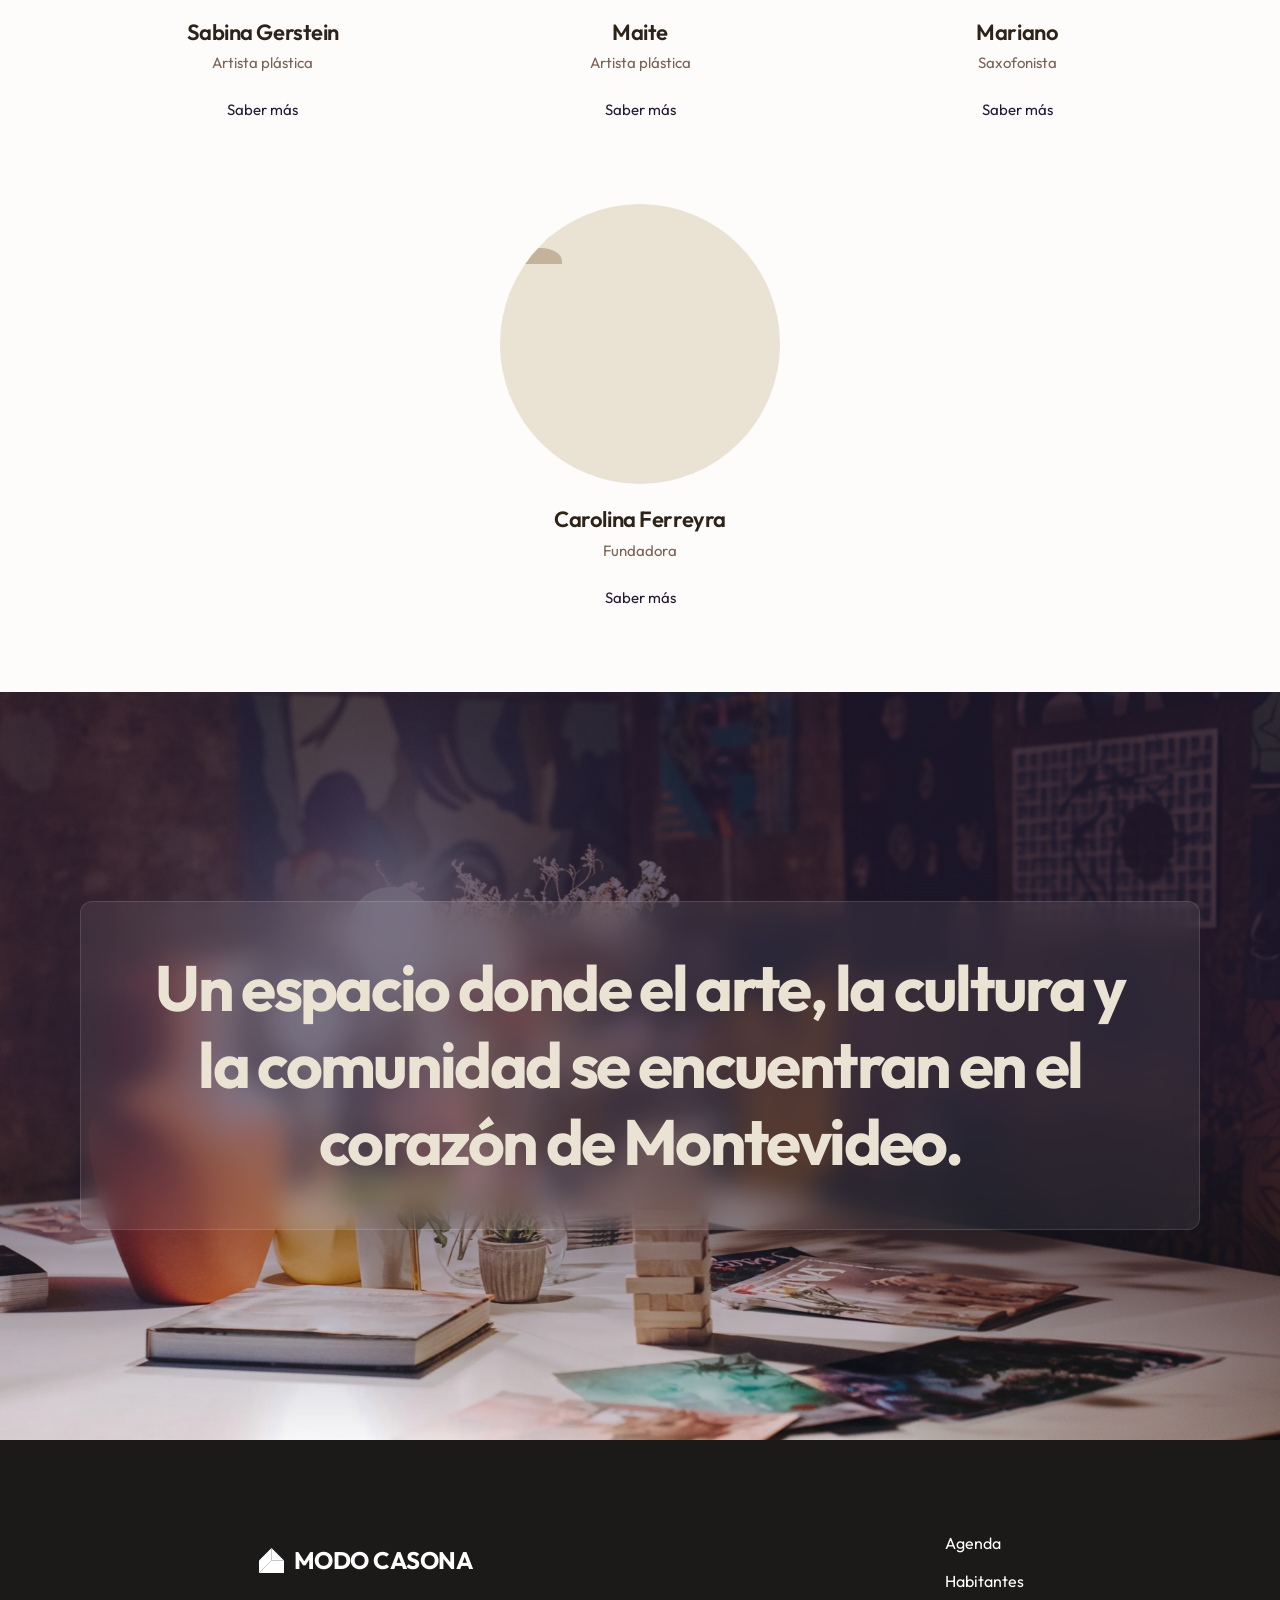
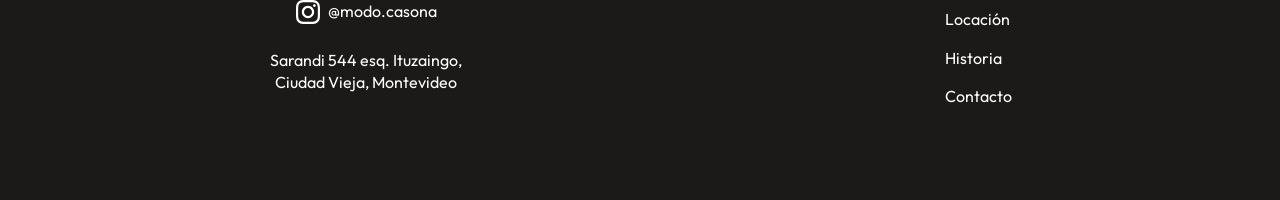
==== commit 30351d43: "fix: remove violet gradient overlay from hero carousel Co-Authored-By: Claude Sonnet 4.6 <noreply@an" ====
--- a/index.html
+++ b/index.html
@@ -48,12 +48,7 @@
     .carousel-overlay {
       position: absolute;
       inset: 0;
-      background: linear-gradient(
-        to right,
-        rgba(61,43,86,.80) 21%,
-        rgba(72,53,98,.39) 61%,
-        rgba(82,62,110,0)  100%
-      );
+      background: none;
     }
 
     .carousel-text {
@@ -478,15 +473,7 @@
       /* Carousel — hero mobile rediseñado */
       .carousel-section  { height: 58svh; min-height: 360px; }
 
-      /* Gradiente de abajo hacia arriba en mobile */
-      .carousel-overlay  {
-        background: linear-gradient(
-          to top,
-          rgba(36,25,52,.92) 0%,
-          rgba(36,25,52,.55) 40%,
-          rgba(36,25,52,0)   75%
-        );
-      }
+      .carousel-overlay { background: none; }
 
       /* Texto al fondo del hero */
       .carousel-text {
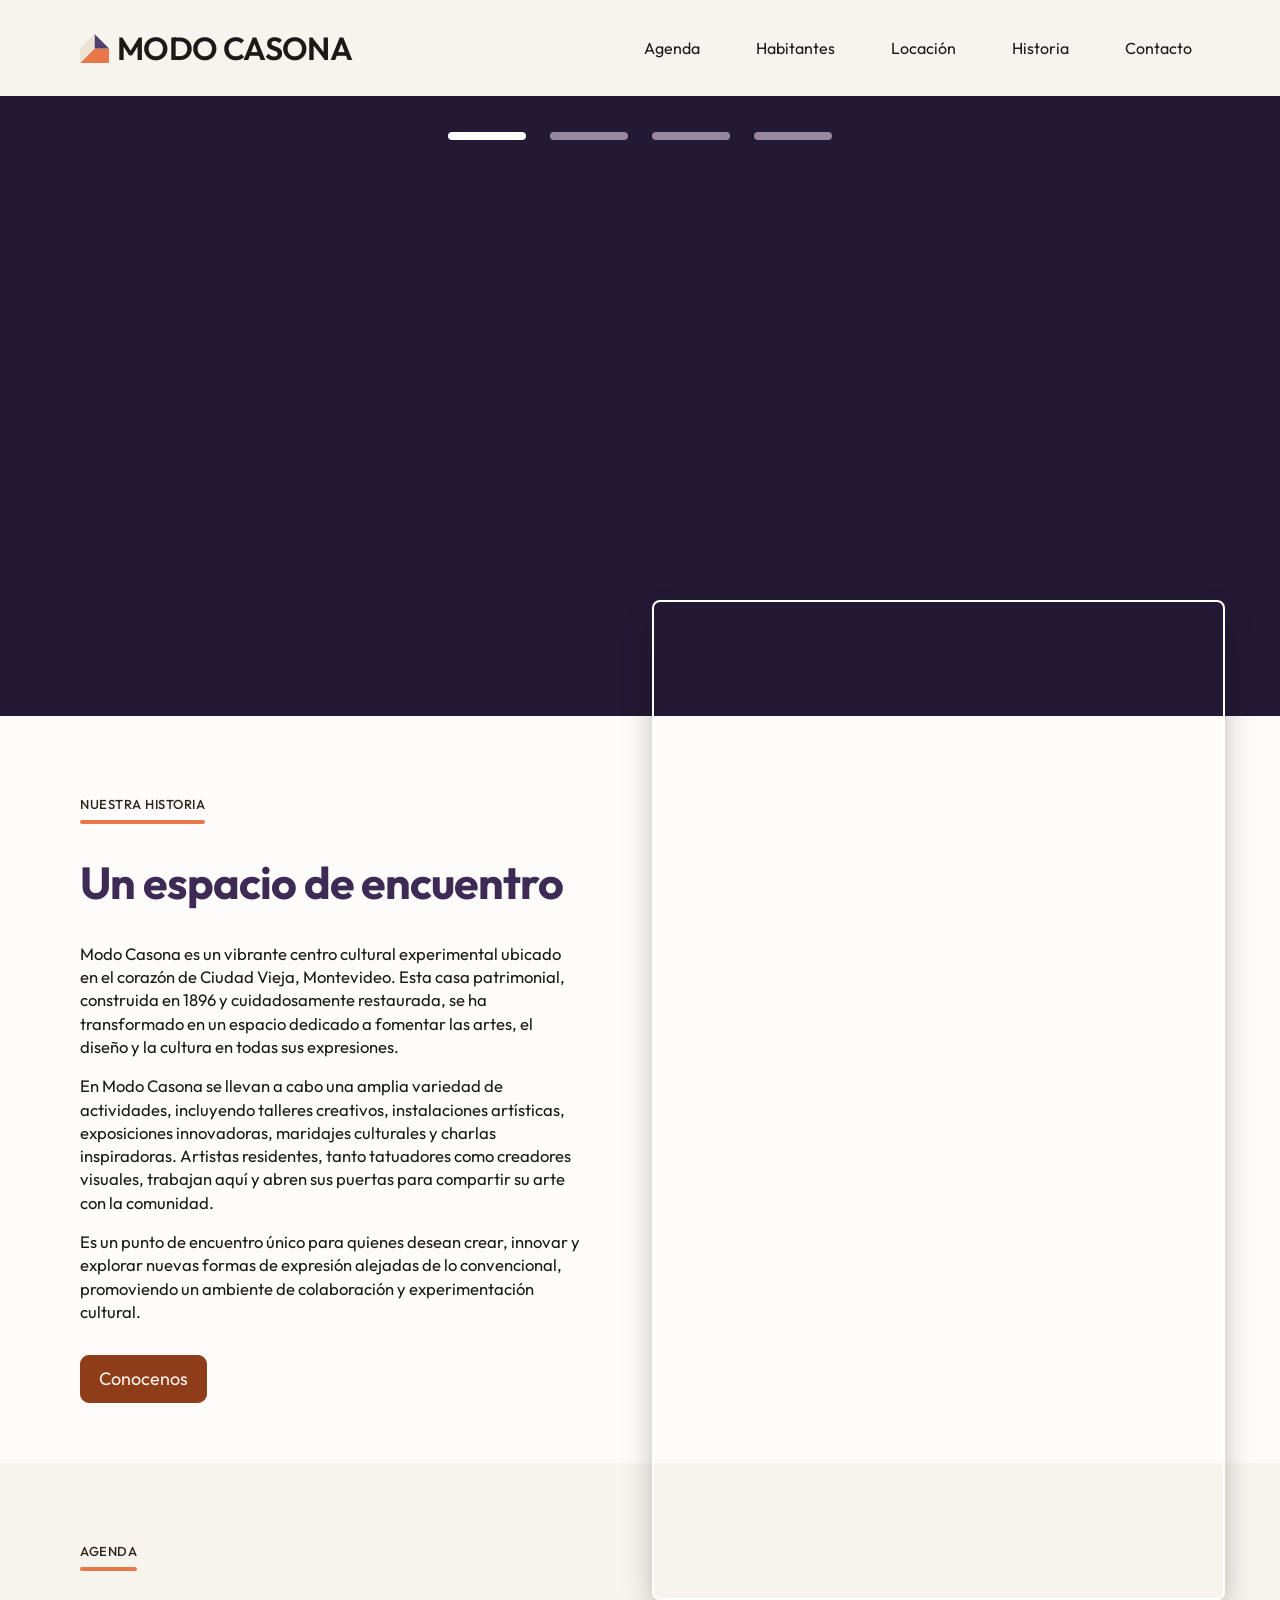
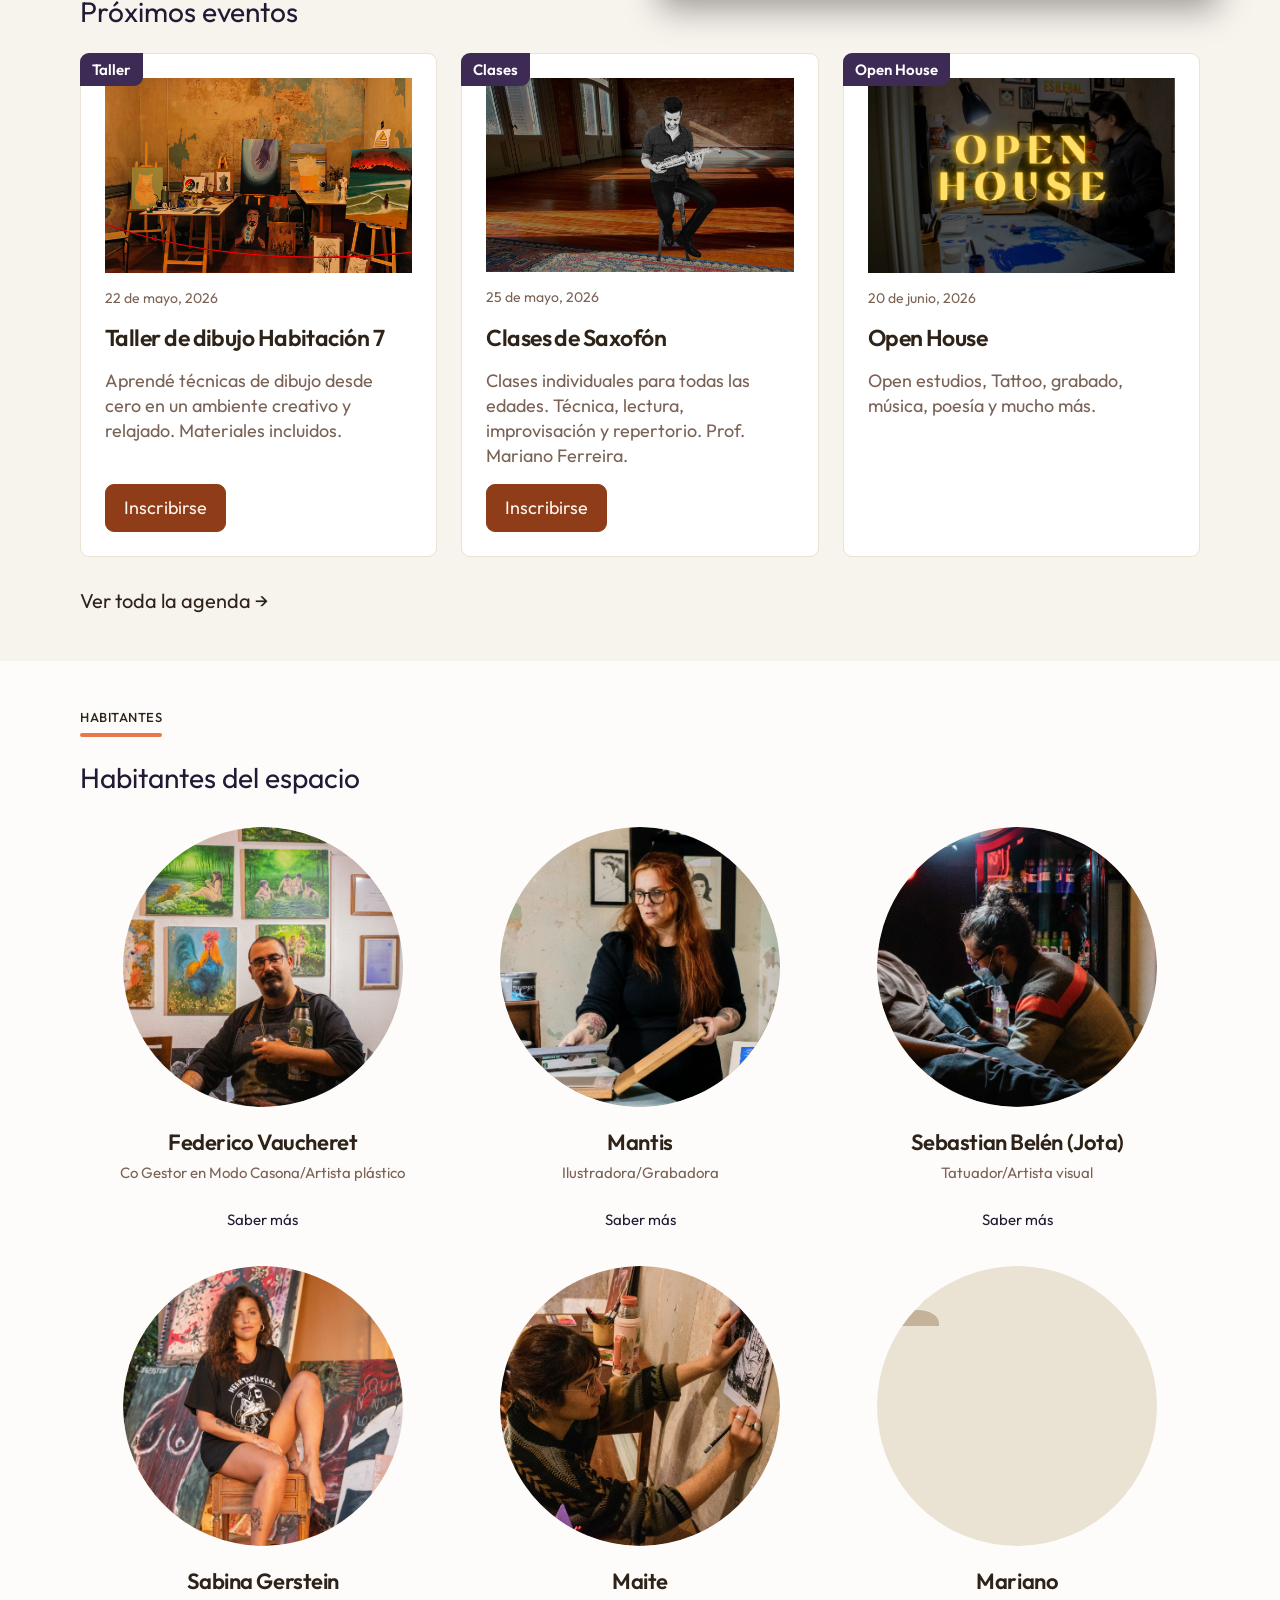
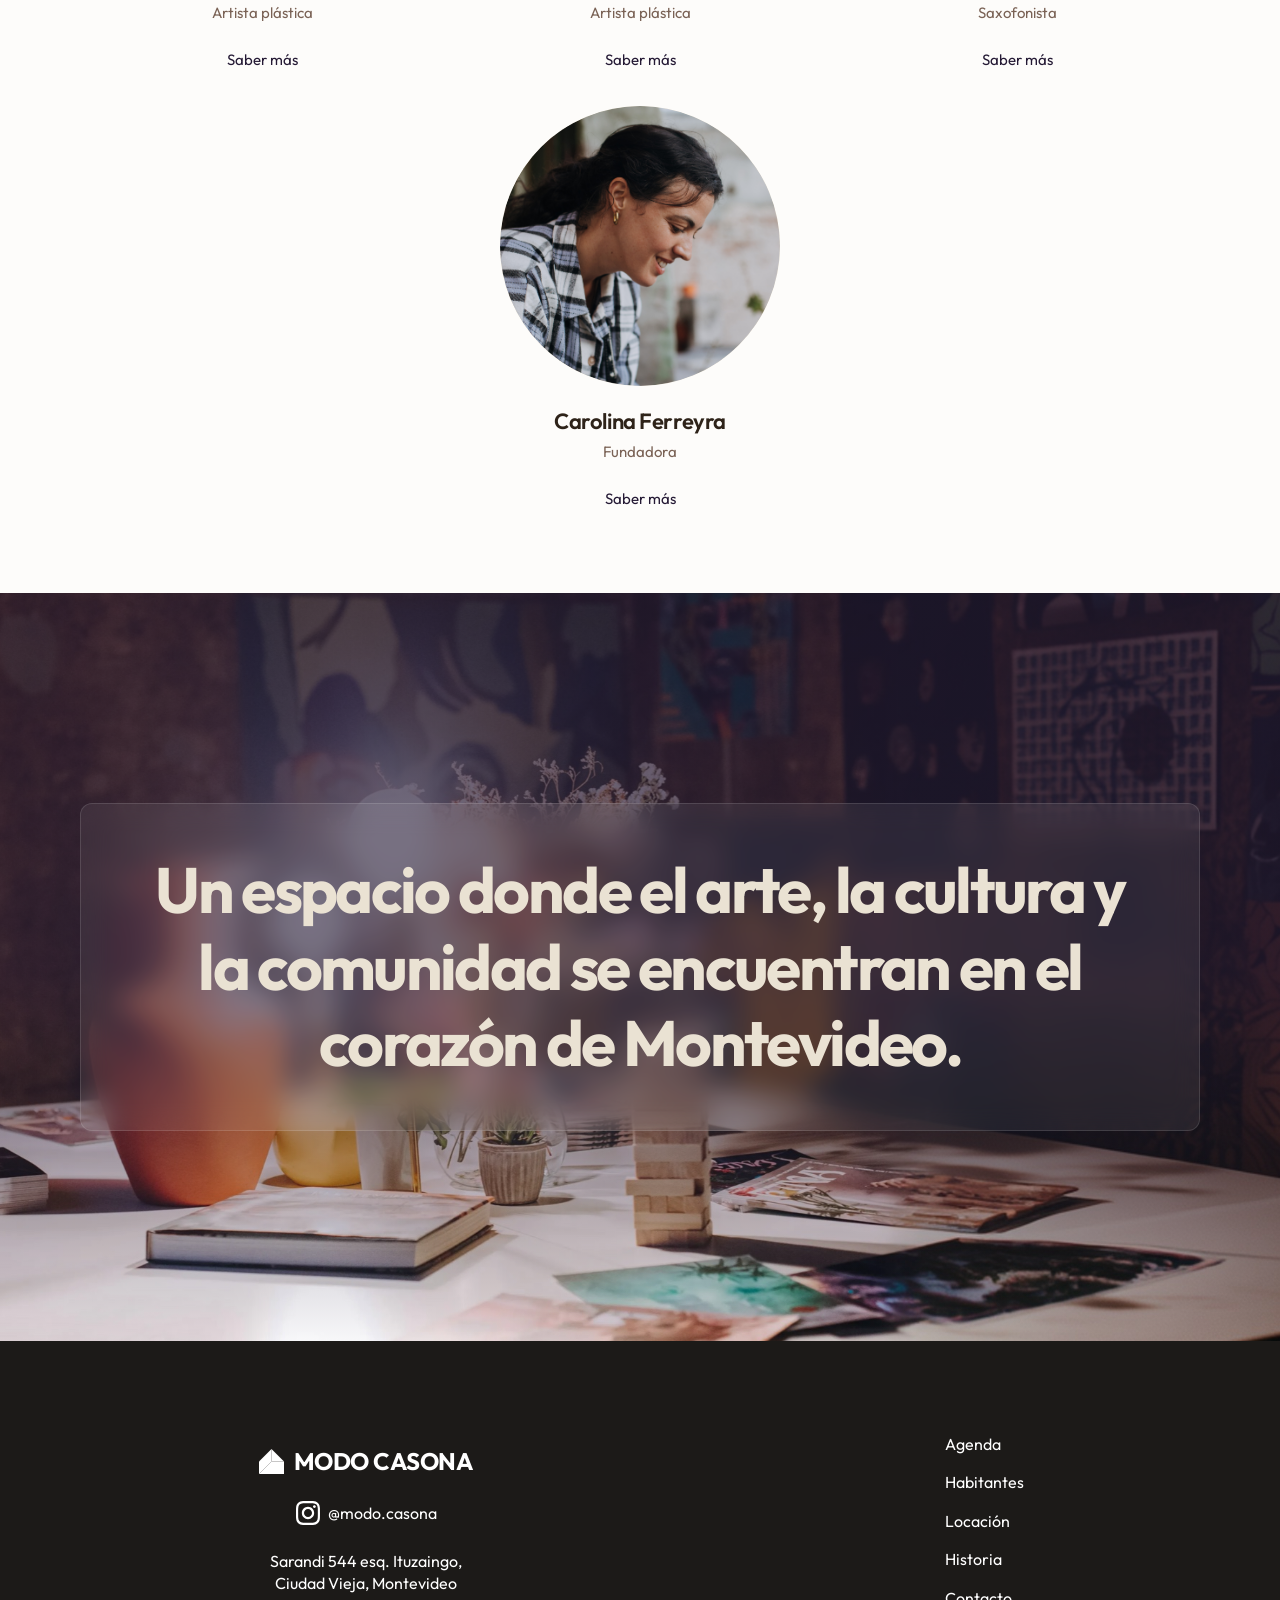
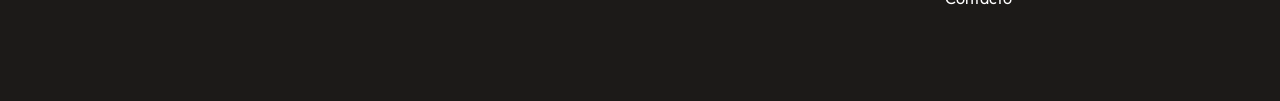
==== commit 649094a9: "fix: reduce grid row gap on habitants + conditional Inscribirse button - residentes.html: hab-grid r" ====
--- a/index.html
+++ b/index.html
@@ -276,7 +276,7 @@
     .habitants-grid {
       display: flex;
       flex-wrap: wrap;
-      gap: 80px 24px;
+      gap: 32px 24px;
       justify-content: center;
       margin-top: 8px;
     }
@@ -636,16 +636,19 @@
         var img = e.imagen
           ? '<img src="' + e.imagen + '" alt="' + e.titulo + '" class="card-img">'
           : '<div class="card-img-placeholder"></div>';
-        var href     = e.link || 'agenda.html';
+        var href     = e.link || '';
         var external = /^https?:\/\//i.test(href);
         var target   = external ? ' target="_blank" rel="noopener noreferrer"' : '';
+        var btnHtml  = href
+          ? '<a href="' + href + '"' + target + ' class="btn-brand">Inscribirse</a>'
+          : '';
         return '<div class="card-evento">'
           + '<div class="card-tag">' + (e.tipo || '') + '</div>'
           + img
           + (e.fecha ? '<p class="card-fecha">' + formatFecha(e.fecha) + '</p>' : '')
           + '<p class="card-title">' + e.titulo + '</p>'
           + '<p class="card-body">' + e.descripcion + '</p>'
-          + '<a href="' + href + '"' + target + ' class="btn-brand">Inscribirse</a>'
+          + btnHtml
           + '</div>';
       }).join('');
     }
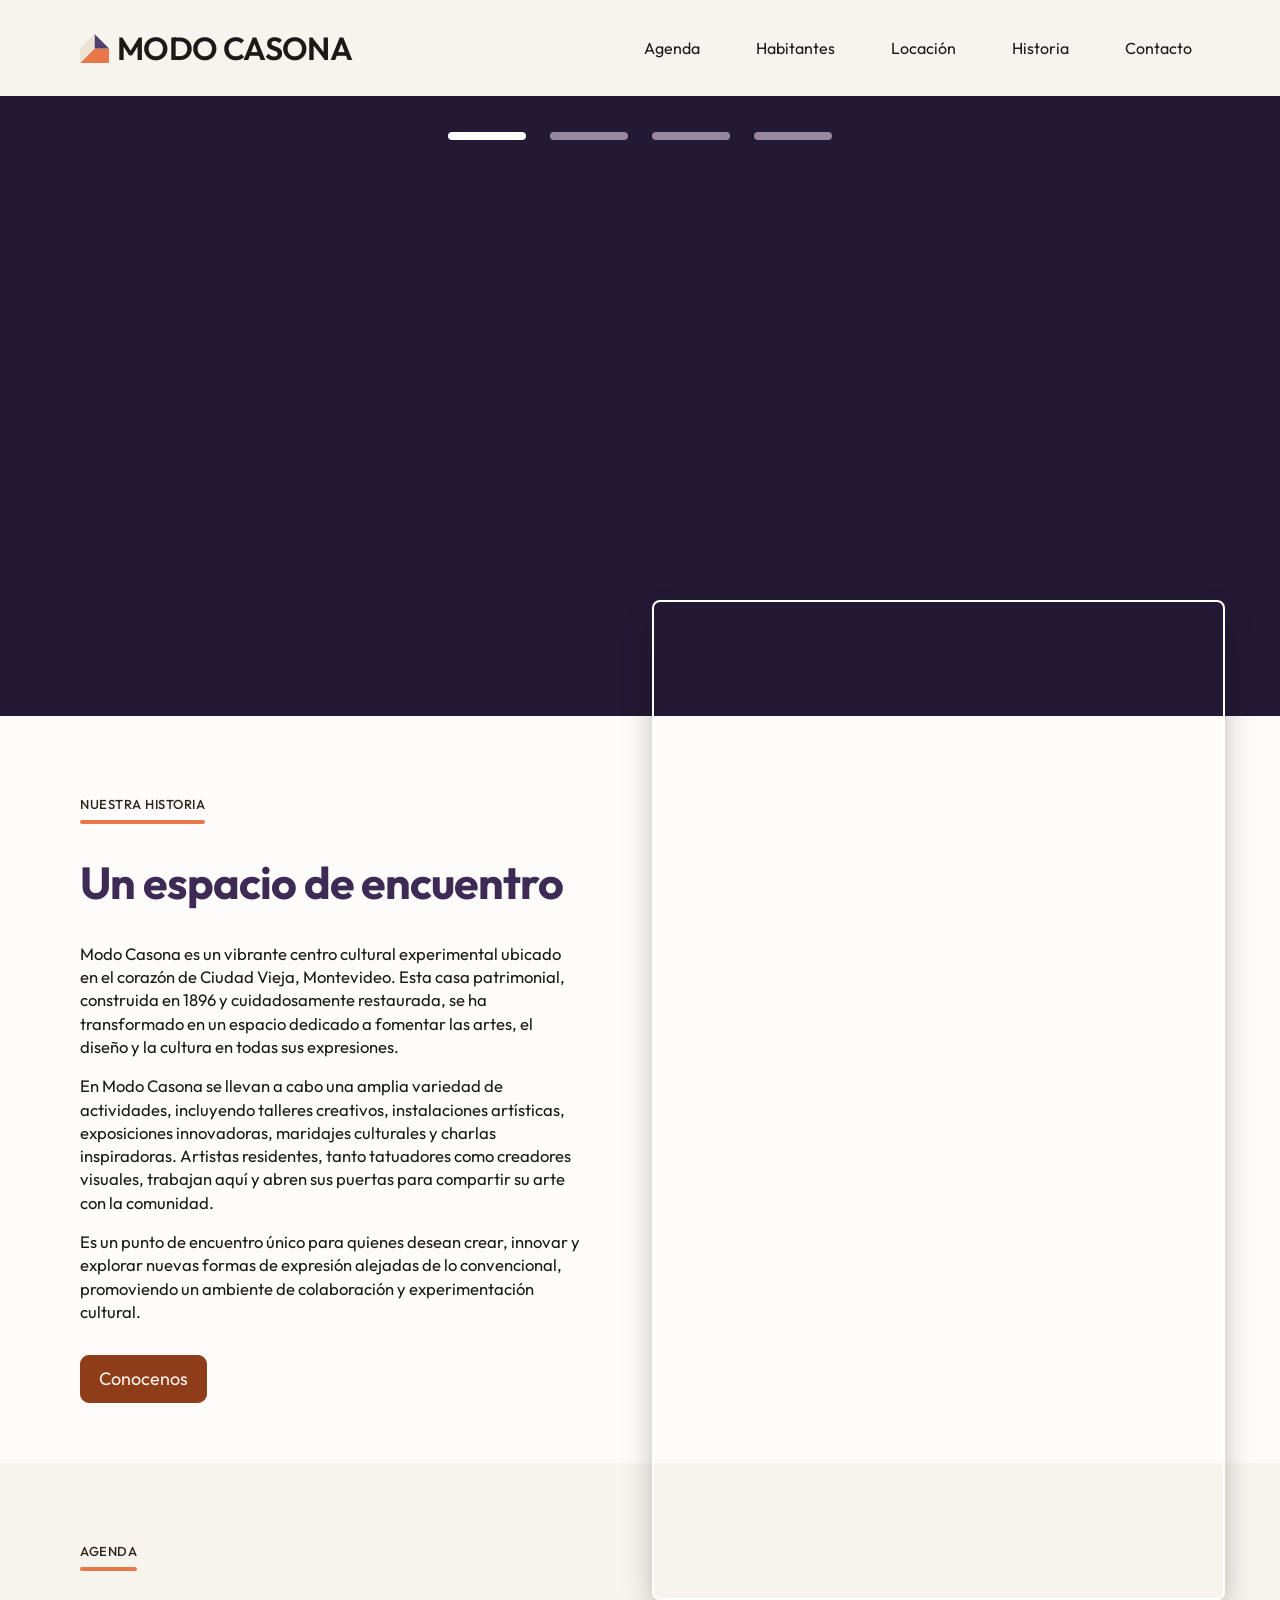
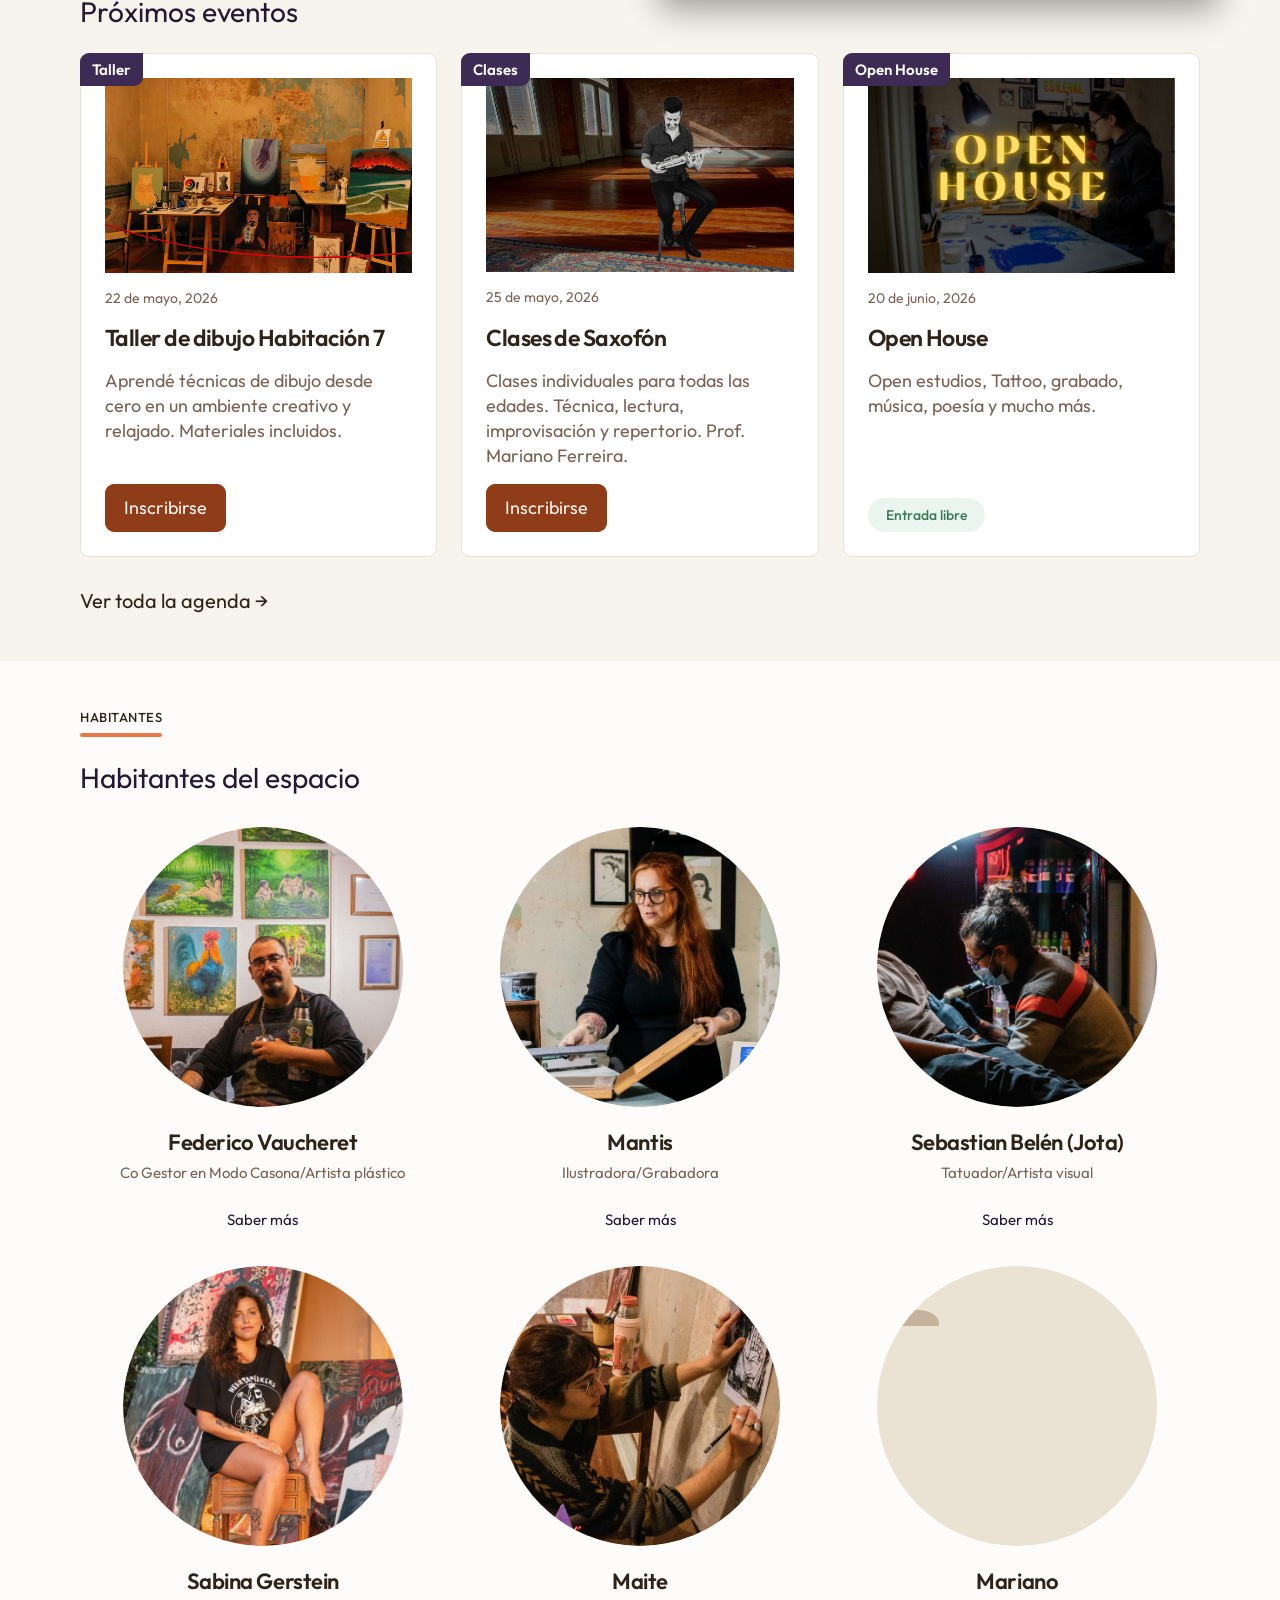
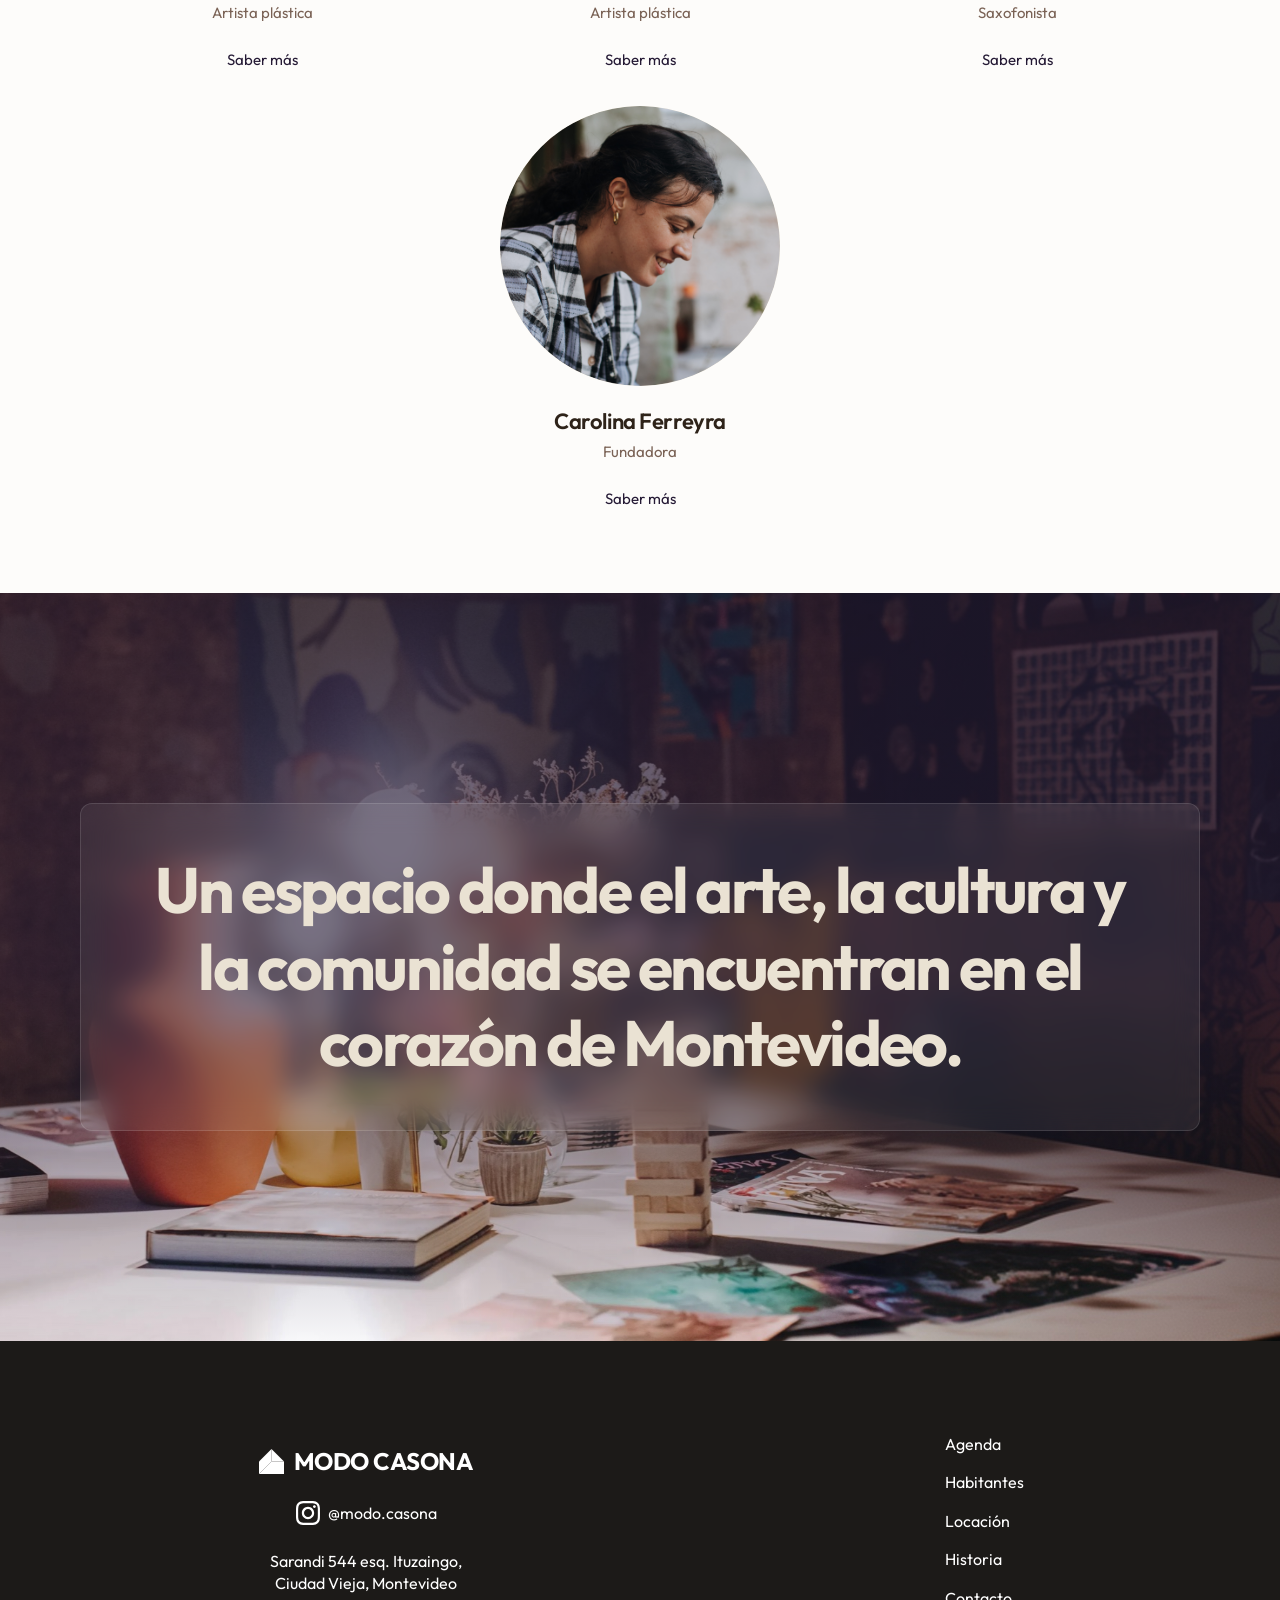
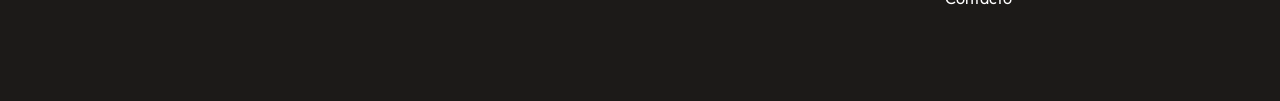
==== commit 736a63dd: "feat: show 'Entrada libre' tag instead of Inscribirse when event has no link Non-clickable green pil" ====
--- a/index.html
+++ b/index.html
@@ -264,6 +264,22 @@
     }
 
     .agenda-ver-mas:hover { opacity: .65; }
+
+    .tag-libre {
+      display: inline-flex;
+      align-items: center;
+      font-family: 'Outfit', sans-serif;
+      font-size: 14px;
+      font-weight: 500;
+      color: #3a7a56;
+      background: rgba(100, 175, 130, .13);
+      padding: 10px 18px;
+      border-radius: 20px;
+      line-height: 1;
+      align-self: flex-start;
+      pointer-events: none;
+      user-select: none;
+    }
 
     /* ── HABITANTES ──────────────────────────────────── */
     .section-habitantes {
@@ -641,7 +657,7 @@
         var target   = external ? ' target="_blank" rel="noopener noreferrer"' : '';
         var btnHtml  = href
           ? '<a href="' + href + '"' + target + ' class="btn-brand">Inscribirse</a>'
-          : '';
+          : '<span class="tag-libre">Entrada libre</span>';
         return '<div class="card-evento">'
           + '<div class="card-tag">' + (e.tipo || '') + '</div>'
           + img
